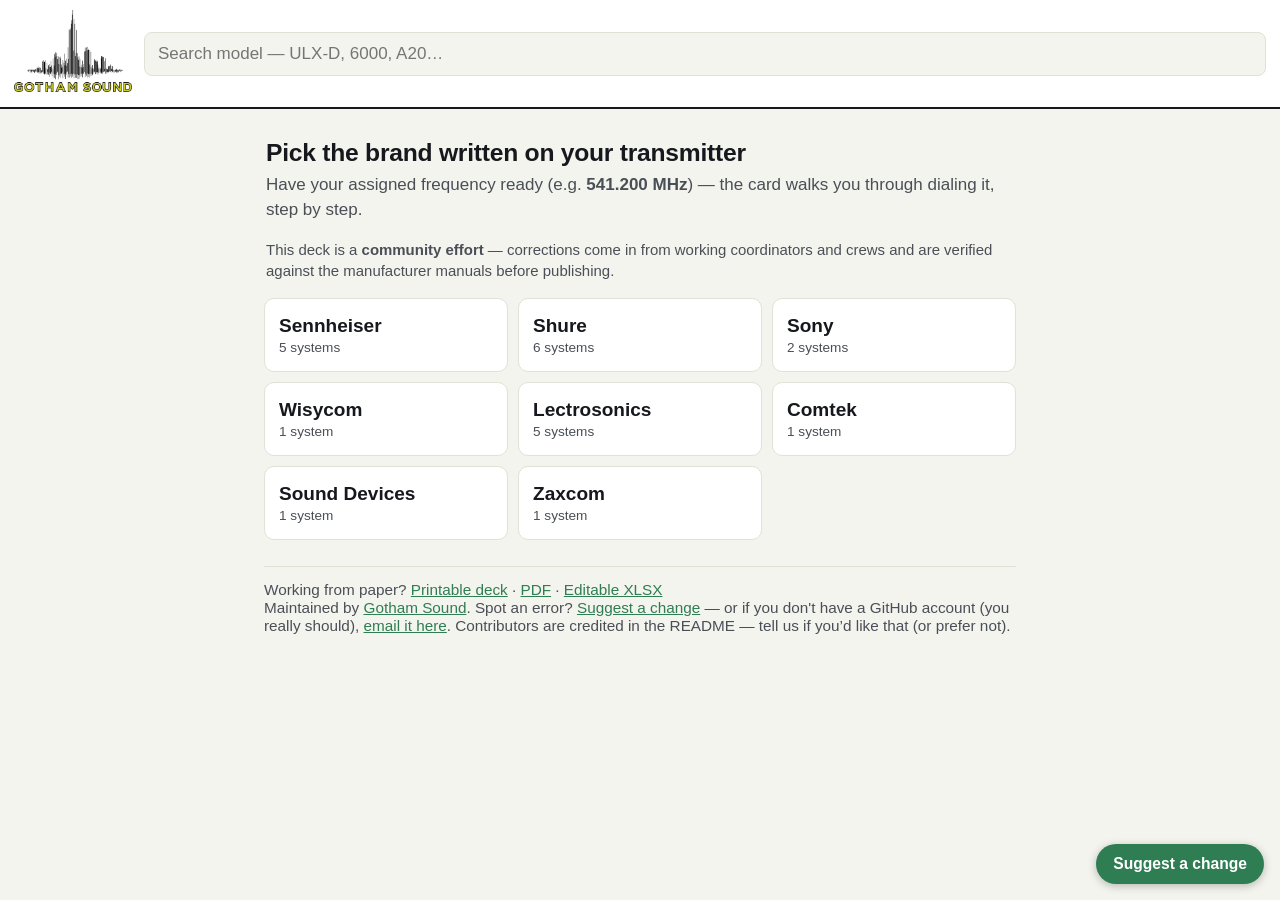
==== index.html @ fbcd1beb "Move style and script to external files and use an external html template to build index" ====
<!DOCTYPE html>
<html lang="en">

<head>
    <meta charset="utf-8">
    <meta name="viewport" content="width=device-width, initial-scale=1">
    <title>Wireless Quick-Dial Cards — Gotham Sound</title>
    <link rel="stylesheet" type="text/css" href="app_style.css">
</head>

<body>
    <header>
        <a href="#" aria-label="Home"><img src="assets/gotham-logo.png" alt="Gotham Sound"></a>
        <input id="q" type="search" autocomplete="off" placeholder="Search model — ULX-D, 6000, A20…"
            aria-label="Search systems">
    </header>
    <main>
        <div id="home">
            <div id="lastused"></div>
            <h1 class="bigask">Pick the brand written on your transmitter</h1>
            <p class="reassure">Have your assigned frequency ready (e.g. <b>541.200&nbsp;MHz</b>) — the card walks you
                through dialing it, step by step.</p>
            <p class="reassure" style="font-size:.88rem">This deck is a <b>community effort</b> — corrections come in
                from working coordinators and crews and are verified against the manufacturer manuals before publishing.
            </p>
            <div id="brands"></div>
            <div id="models" hidden></div>
            <div id="results" hidden></div>
            <p class="homefoot">Working from paper? <a href="print.html">Printable deck</a> · <a
                    href="quick-dial-cards.pdf">PDF</a> · <a href="quick-dial-cards-editable.xlsx">Editable XLSX</a><br>
                Maintained by <a href="https://gothamsound.com">Gotham Sound</a>. Spot an error? <a
                    href="https://github.com/gothamsound/quick-dial-cards/issues/new/choose">Suggest a change</a> — or
                if you don't have a GitHub account (you really should), <a
                    href="mailto:peters@gothamsound.com?subject=quickdialchange">email it here</a>. Contributors are
                credited in the README — tell us if you&rsquo;d like that (or prefer not).</p>
        </div>
        <div id="cardwrap" hidden>
            <div class="cardbar">
                <button class="backrow" id="back" type="button">← All systems</button>
                <label class="freqbox"><span>Assigned<br>freq</span><input id="freq" inputmode="decimal"
                        autocomplete="off" placeholder="—"><b>MHz</b></label>
            </div>
            <div class="seg">
                <button id="seg-tx" type="button">TX — Transmitter<small>beltpack / handheld</small></button>
                <button id="seg-rx" type="button">RX — Portable receiver<small>camera hop / bag rig</small></button>
            </div>
            <section class="card" id="sennheiser-evolution-g3-g4" data-brand="Sennheiser" data-model="evolution G3 / G4" data-title="Sennheiser evolution G3 / G4" data-badgecls="t-tune" data-badgetxt="FREE-TUNE TO ANY MHz" hidden>
<div class="cardhead"><div class="ch-brand">Sennheiser</div><h2>evolution G3 / G4</h2><div class="ch-sub">Analog UHF · portable (camera) receiver shown</div></div>
<div class="meta">
    <span class="tag t-tune">FREE-TUNE TO ANY MHz</span>
    <span class="pill"><b>Step</b> 25 kHz</span>
    <span class="pill"><b>Range</b> Tune only inside the unit’s band letter (A 516–558, G 566–608, Aw+ 470–558…)</span>
  </div>

  <div class="labelrow"><span class="ll">Typical report label:</span><span class="chip">Sennheiser Evol G3 A</span><span class="chip">Sennheiser Evol G3 G</span><span class="chip">Sennheiser Evol G4 Aw+</span></div>
  

  <div class="procs">
    <div class="proc tx">
      <div class="proc-h"><span class="proc-k">TRANSMITTER</span>
        <span class="proc-m">SK / SKM (bodypack / handheld)</span></div>
      <ol class="steps"><li><span class="num">1</span><span class="txt">Press <kbd>SET</kbd> → <b>Advanced</b> → <b>Tune</b> → <kbd>SET</kbd> (navigate with <kbd>UP</kbd>/<kbd>DOWN</kbd> + <kbd>SET</kbd>). Unit switches to channel 1 of user bank <b>U1</b> (U1–U6); TX RF is deactivated while in Tune.</span></li><li><span class="num">2</span><span class="txt"><kbd>UP</kbd>/<kbd>DOWN</kbd> to dial the assigned <b>MHz</b> (25 kHz steps; hold to scroll). <kbd>SET</kbd> to store.</span></li><li><span class="num">3</span><span class="txt"><kbd>ESC</kbd> back to home; confirm the MHz on screen.</span></li></ol>
    </div>
    <div class="proc rx">
      <div class="proc-h"><span class="proc-k">PORTABLE RECEIVER</span>
        <span class="proc-m">EK 100 G3 / G4 (camera receiver)</span></div>
      <ol class="steps"><li><span class="num">1</span><span class="txt">Press <kbd>SET</kbd> → <b>Advanced</b> → <b>Tune</b> → <kbd>SET</kbd> (switches to channel 1 of bank <b>U1</b>).</span></li><li><span class="num">2</span><span class="txt"><kbd>UP</kbd>/<kbd>DOWN</kbd> to the same <b>MHz</b>; <kbd>SET</kbd> to store.</span></li><li><span class="num">3</span><span class="txt">Or set the RX here, then <kbd>SYNC</kbd> the transmitter to it via IR.</span></li></ol>
    </div>
  </div>

  <div class="rfbar">
    <div class="rf-row"><span class="rf-k rf-warn">RF OFF FIRST</span><span class="rf-v">Entering <b>Tune</b> deactivates the TX RF while you dial (“the RF signal is deactivated”, per manual) — tune before approaching the rig. Where fitted, set the mute switch function to <b>RF Mute</b> (menu: Mute Mode) for a hard mute.</span></div>
    <div class="rf-row"><span class="rf-k">RF POWER</span><span class="rf-v">G4 300/500: <b>10 / 30 / 50 mW</b> (Low/Standard/High), <b>Advanced ▸ RF Power</b>. G3 300/500: <b>10 / 30 mW</b> (Low/Standard) only. 100-series: fixed, max 30 mW.</span></div>
  </div>

  <div class="linkbar"><span class="lk-t">MATCHING TX &amp; RX</span><span>Bank presets (1–20) only hold fixed compatible channels — use <b>Tune</b> (bank U) to reach an arbitrary freq.</span></div>

  <div class="watch">
    <span class="w-t">WATCH OUT</span>
    <ul><li>RX and TX must be the same band letter, or they can’t meet on frequency.</li><li>G3 and G4 tune identically.</li></ul>
  </div>

  <div class="sources"><span class="s-t">SOURCES</span><a href="https://docs.cloud.sennheiser.com/en-us/ew-g4/ew-g4_bedienungsanleitung_12_2025_en.pdf">ew G4 system manual</a> · <a href="https://web.archive.org/web/2025/https://assets.sennheiser.com/global-downloads/file/10828/SK_500_G3_Manual_12_2016_EN.pdf">SK 500 G3 manual</a> · <a href="https://web.archive.org/web/2021/https://assets.sennheiser.com/global-downloads/file/6358/EK_100_G3_Manual_12_2016_EN.pdf">EK 100 G3 manual</a></div>
<div class="cardfoot"><a href="https://github.com/gothamsound/quick-dial-cards/issues/new?template=suggest-change.yml&card=Sennheiser%20evolution%20G3%20/%20G4&title=%5BCard%20change%5D%3A%20Sennheiser%20evolution%20G3%20/%20G4" target="_blank" rel="noopener">Something wrong on this card? Suggest a fix →</a><br>No GitHub account (you really should)? <a href="mailto:peters@gothamsound.com?subject=quickdialchange&body=Card%3A%20Sennheiser%20evolution%20G3%20/%20G4%0A%0AWhat%20it%20says%20now%3A%0A%0AWhat%20it%20should%20say%3A%0A%0ASource%3A%0A%0ACredit%20me%20as%20%28or%20say%20no%20thanks%29%3A%0A">Email it here</a>.</div>
</section>
<section class="card" id="sennheiser-ew-dx" data-brand="Sennheiser" data-model="EW-DX" data-title="Sennheiser EW-DX" data-badgecls="t-tune" data-badgetxt="FREE-TUNE TO ANY MHz" hidden>
<div class="cardhead"><div class="ch-brand">Sennheiser</div><h2>EW-DX</h2><div class="ch-sub">Digital UHF · no portable RX in-series — EW-DP EK is the camera option</div></div>
<div class="meta">
    <span class="tag t-tune">FREE-TUNE TO ANY MHz</span>
    <span class="pill"><b>Step</b> fine (MHz + kHz entry; factory presets sit on a 600 kHz grid)</span>
    <span class="pill"><b>Range</b> US: Q1-9 470.2–550 · R1-9 520–607.8 · V5-7 941.7–959.65 (licensed STL)</span>
  </div>

  <div class="labelrow"><span class="ll">Typical report label:</span><span class="chip">Sennheiser EW-DX Q1-9</span><span class="chip">Sennheiser EW-DX R1-9</span></div>
  

  <div class="procs">
    <div class="proc tx">
      <div class="proc-h"><span class="proc-k">TRANSMITTER</span>
        <span class="proc-m">SK / SKM(-S) (bodypack / handheld)</span></div>
      <ol class="steps"><li><span class="num">1</span><span class="txt">Press <kbd>SET</kbd> to open the menu → <b>Frequency</b>; <kbd>UP</kbd>/<kbd>DOWN</kbd> sets the MHz range → <kbd>SET</kbd> → <kbd>UP</kbd>/<kbd>DOWN</kbd> sets the kHz → <kbd>SET</kbd> to save.</span></li><li><span class="num">2</span><span class="txt">Or sync from the receiver: press <kbd>CH 1</kbd>/<kbd>CH 2</kbd> on the EM 2 → <kbd>SYNC</kbd> on the receiver → <b>short-press</b> <kbd>SYNC</kbd> on the TX (<b>Bluetooth LE — no IR</b>).</span></li><li><span class="num">3</span><span class="txt">Keep that TX press <b>short</b> — holding <kbd>SYNC</kbd> &gt; 2 s enters firmware-update mode and cancels the sync.</span></li></ol>
    </div>
    <div class="proc rx">
      <div class="proc-h"><span class="proc-k">PORTABLE RECEIVER</span>
        <span class="proc-m">EW-DP EK (camera receiver, cross-compatible)</span></div>
      <ol class="steps"><li><span class="num">1</span><span class="txt"><kbd>UP</kbd>/<kbd>DOWN</kbd>/<kbd>SET</kbd>/<kbd>ESC</kbd> → <b>FREQUENCY</b> (or AUTO SCAN / CHANNEL).</span></li><li><span class="num">2</span><span class="txt">Set the assigned <b>MHz</b>; <kbd>SET</kbd> to save.</span></li><li><span class="num">3</span><span class="txt">Must be the same <b>frequency-range variant</b> as the TX; EW-DX extras (encryption, LD) drop off on EW-DP.</span></li></ol>
    </div>
  </div>

  <div class="rfbar">
    <div class="rf-row"><span class="rf-k rf-warn">RF OFF FIRST</span><span class="rf-v">No RF-mute boot combo. <b>SK / SKM-S</b>: set the mute-switch function to <b>RF Mute</b> (TX menu: <b>Mute Button</b>; or RX: Ch → Mute Mode) and slide to mute <i>before</i> power-on. Plain SKM has no mute switch.</span></div>
    <div class="rf-row"><span class="rf-k">RF POWER</span><span class="rf-v">Fixed <b>10 mW ERP</b> (12 mW in Y1-3) — there is <b>no RF-power menu</b>.</span></div>
  </div>

  <div class="linkbar"><span class="lk-t">MATCHING TX &amp; RX</span><span>Sync runs over <b>Bluetooth LE</b> from the receiver — receiver values overwrite the TX. Manual TX entry and the Smart Assist app also work.</span></div>

  <div class="watch">
    <span class="w-t">WATCH OUT</span>
    <ul><li>Enabling <b>AES-256</b> (System → Link Encryption) requires re-syncing every TX.</li><li><b>Link Density</b> mode needs a receiver restart; presets shift to a 300 kHz grid.</li><li>TX and RX must share the frequency-range variant (Q1-9 vs R1-9…).</li></ul>
  </div>

  <div class="sources"><span class="s-t">SOURCES</span><a href="https://www.sennheiser.com/globalassets/digizuite/40783-en-instruction-manual-and-frequently-asked-questions---evolution-wireless-digital-ew-d--ew-dx--ew-dp-pdf.pdf">EW-D/DX/DP combined manual</a> · <a href="https://docs.cloud.sennheiser.com/en-us/ew-d/ew-d/manual.html">EW-DX online manual</a> · <a href="https://docs.cloud.sennheiser.com/en-us/ew-d/ew-d/productinfo-freq-ranges.html">Frequency ranges</a></div>
<div class="cardfoot"><a href="https://github.com/gothamsound/quick-dial-cards/issues/new?template=suggest-change.yml&card=Sennheiser%20EW-DX&title=%5BCard%20change%5D%3A%20Sennheiser%20EW-DX" target="_blank" rel="noopener">Something wrong on this card? Suggest a fix →</a><br>No GitHub account (you really should)? <a href="mailto:peters@gothamsound.com?subject=quickdialchange&body=Card%3A%20Sennheiser%20EW-DX%0A%0AWhat%20it%20says%20now%3A%0A%0AWhat%20it%20should%20say%3A%0A%0ASource%3A%0A%0ACredit%20me%20as%20%28or%20say%20no%20thanks%29%3A%0A">Email it here</a>.</div>
</section>
<section class="card" id="sennheiser-digital-6000" data-brand="Sennheiser" data-model="Digital 6000" data-title="Sennheiser Digital 6000" data-badgecls="t-tune" data-badgetxt="FREE-TUNE TO ANY MHz" hidden>
<div class="cardhead"><div class="ch-brand">Sennheiser</div><h2>Digital 6000</h2><div class="ch-sub">Digital UHF · portable (camera) receiver shown</div></div>
<div class="meta">
    <span class="tag t-tune">FREE-TUNE TO ANY MHz</span>
    <span class="pill"><b>Step</b> 25 kHz</span>
    <span class="pill"><b>Range</b> Up to 88–184 MHz tuning, depending on unit</span>
  </div>

  <div class="labelrow"><span class="ll">Typical report label:</span><span class="chip">Sennheiser EM6000 A1-4</span></div>
  

  <div class="procs">
    <div class="proc tx">
      <div class="proc-h"><span class="proc-k">TRANSMITTER</span>
        <span class="proc-m">SK 6000 / SKM 6000</span></div>
      <ol class="steps"><li><span class="num">1</span><span class="txt">On the TX, press <kbd>SET</kbd> to open the menu → <b>Tune</b>.</span></li><li><span class="num">2</span><span class="txt">Set the assigned <b>MHz</b> (25 kHz steps); confirm — saving auto-assigns it to preset <b>U</b>.</span></li><li><span class="num">3</span><span class="txt">Match the <b>transmission mode</b> (e.g. LR) to the receiver, or the link won’t form.</span></li></ol>
    </div>
    <div class="proc rx">
      <div class="proc-h"><span class="proc-k">PORTABLE RECEIVER</span>
        <span class="proc-m">EK 6042 (2-ch camera receiver, LR)</span></div>
      <ol class="steps"><li><span class="num">1</span><span class="txt">Press the channel button → <b>CH Settings</b> → <b>Frequency</b> → <b>Tune</b>.</span></li><li><span class="num">2</span><span class="txt">Set the same <b>MHz</b>; confirm.</span></li><li><span class="num">3</span><span class="txt">Then <b>Sync</b> transfers the frequency to the transmitter over IR.</span></li></ol>
    </div>
  </div>

  <div class="rfbar">
    <div class="rf-row"><span class="rf-k rf-warn">RF OFF FIRST</span><span class="rf-v"><b>SK 6212</b>: hold <kbd>ON/OFF</kbd> at power-up until the LED lights red → boots in <b>RF MUTE</b>. SK 6000 / SKM 6000 have no RF-mute boot — set the freq on the EM 6000 / EK 6042 and <b>IR-sync before the pack goes live</b>.</span></div>
    <div class="rf-row"><span class="rf-k">RF POWER</span><span class="rf-v">Set by <b>mode</b>: LR — SK/SKM 6000 <b>25 mW</b>, SK 6212 <b>15 mW</b> (Low 3.5). LD — 3.5 mW (SKM 6000: 1 mW). Mode is set on the <b>EM 6000</b> and pushed by sync — not a free dial.</span></div>
  </div>

  <div class="linkbar"><span class="lk-t">MATCHING TX &amp; RX</span><span>On the <b>EM 6000</b>, <b>Sync Settings ▸ Frequency Only</b> pushes just the freq. The EK 6042 sync always transfers the frequency (long-press the sync button for IR).</span></div>

  <div class="watch">
    <span class="w-t">WATCH OUT</span>
    <ul><li>Digital 6000 TX work with EK 6042 in <b>Long-Range (LR)</b> mode — set both to LR.</li><li>EM 6000 is the rack receiver; EK 6042 is the portable equivalent.</li></ul>
  </div>

  <div class="sources"><span class="s-t">SOURCES</span><a href="https://docs.cloud.sennheiser.com/en-us/digital-6000/digital-6000_instruction_manual_04_2026_en.pdf">Digital 6000 manual</a> · <a href="https://web.archive.org/web/2023/https://assets.sennheiser.com/global-downloads/file/12330/EK6042_Manual_06_2019_EN.pdf">EK 6042 manual</a></div>
<div class="cardfoot"><a href="https://github.com/gothamsound/quick-dial-cards/issues/new?template=suggest-change.yml&card=Sennheiser%20Digital%206000&title=%5BCard%20change%5D%3A%20Sennheiser%20Digital%206000" target="_blank" rel="noopener">Something wrong on this card? Suggest a fix →</a><br>No GitHub account (you really should)? <a href="mailto:peters@gothamsound.com?subject=quickdialchange&body=Card%3A%20Sennheiser%20Digital%206000%0A%0AWhat%20it%20says%20now%3A%0A%0AWhat%20it%20should%20say%3A%0A%0ASource%3A%0A%0ACredit%20me%20as%20%28or%20say%20no%20thanks%29%3A%0A">Email it here</a>.</div>
</section>
<section class="card" id="sennheiser-2000-series" data-brand="Sennheiser" data-model="2000 Series" data-title="Sennheiser 2000 Series" data-badgecls="t-tune" data-badgetxt="FREE-TUNE TO ANY MHz" hidden>
<div class="cardhead"><div class="ch-brand">Sennheiser</div><h2>2000 Series</h2><div class="ch-sub">Analog UHF (high-band) · portable (camera) receiver shown</div></div>
<div class="meta">
    <span class="tag t-tune">FREE-TUNE TO ANY MHz</span>
    <span class="pill"><b>Step</b> 25 kHz</span>
    <span class="pill"><b>Range</b> Up to 75 MHz switching bandwidth; tune inside the unit’s band (e.g. Aw, Gw, Bw). 25 kHz steps.</span>
  </div>

  <div class="labelrow"><span class="ll">Typical report label:</span><span class="chip">Sennheiser EM 2000</span><span class="chip">SK 2000 / SKM 2000</span></div>
  

  <div class="procs">
    <div class="proc tx">
      <div class="proc-h"><span class="proc-k">TRANSMITTER</span>
        <span class="proc-m">SK 2000 / SKM 2000 / SKP 2000 (bodypack / handheld / plug-on)</span></div>
      <ol class="steps"><li><span class="num">1</span><span class="txt">Press <kbd>SET</kbd> → <b>Advanced</b> → <b>Tune</b> (SK 2000 = SET + UP/DOWN buttons; only the SKM 2000 has a jog-style multi-function switch). Pick a <b>user bank (U1–U6)</b>; fixed banks 1–20 are intermod presets only.</span></li><li><span class="num">2</span><span class="txt">Set the channel and dial the assigned <b>MHz</b> (25 kHz steps); press <kbd>SET</kbd> to store.</span></li><li><span class="num">3</span><span class="txt">Easier: set it on the receiver and IR-sync down to the TX (right).</span></li></ol>
    </div>
    <div class="proc rx">
      <div class="proc-h"><span class="proc-k">PORTABLE RECEIVER</span>
        <span class="proc-m">EK 2000 (camera receiver)</span></div>
      <ol class="steps"><li><span class="num">1</span><span class="txt">Press <kbd>SET</kbd> → <b>Advanced</b> → <b>Tune</b>; select a <b>user bank (U1–U6)</b> and channel.</span></li><li><span class="num">2</span><span class="txt">Set the same assigned <b>MHz</b> (25 kHz); store the setting.</span></li><li><span class="num">3</span><span class="txt">Hold the RX IR window to the TX IR window → <b>Sync</b> (main menu): the freq transfers to the TX automatically.</span></li></ol>
    </div>
  </div>

  <div class="rfbar">
    <div class="rf-row"><span class="rf-k rf-warn">RF OFF FIRST</span><span class="rf-v"><b>RF Mute</b>: hold <kbd>ON/OFF</kbd> at switch-on until <b>“RF Mute Off?”</b> shows → <kbd>UP</kbd>/<kbd>DOWN</kbd> to <b>“RF Mute On?”</b> → <kbd>SET</kbd>. Tune/sync, then un-mute the same way.</span></div>
    <div class="rf-row"><span class="rf-k">RF POWER</span><span class="rf-v"><b>10 / 30 / 50 mW</b> (US: up to 100 mW) — <b>Advanced ▸ RF Power</b> on the TX.</span></div>
  </div>

  <div class="linkbar"><span class="lk-t">MATCHING TX &amp; RX</span><span>EM 2000 / EK 2000 → <b>Advanced ▸ Sync</b> transfers the frequency to the transmitter over IR. Or set both by hand to the same bank / channel / MHz.</span></div>

  <div class="watch">
    <span class="w-t">WATCH OUT</span>
    <ul><li>RX and TX must share the same band / range, or they can’t meet on frequency.</li><li>Fixed banks 1–20 are presets only — use a <b>user bank (U1–U6)</b> to land on an arbitrary coordinated MHz.</li><li>2000 series sits above ew G3/G4 and below 3000/5000 — same 25 kHz raster.</li></ul>
  </div>

  <div class="sources"><span class="s-t">SOURCES</span><a href="https://web.archive.org/web/2021/https://assets.sennheiser.com/global-downloads/file/8549/SK_2000_Manual_12_2016_EN.pdf">SK 2000 manual</a> · <a href="https://web.archive.org/web/2025/https://assets.sennheiser.com/global-downloads/file/8545/EK_2000_Manual_12_2016_EN.pdf">EK 2000 manual</a></div>
<div class="cardfoot"><a href="https://github.com/gothamsound/quick-dial-cards/issues/new?template=suggest-change.yml&card=Sennheiser%202000%20Series&title=%5BCard%20change%5D%3A%20Sennheiser%202000%20Series" target="_blank" rel="noopener">Something wrong on this card? Suggest a fix →</a><br>No GitHub account (you really should)? <a href="mailto:peters@gothamsound.com?subject=quickdialchange&body=Card%3A%20Sennheiser%202000%20Series%0A%0AWhat%20it%20says%20now%3A%0A%0AWhat%20it%20should%20say%3A%0A%0ASource%3A%0A%0ACredit%20me%20as%20%28or%20say%20no%20thanks%29%3A%0A">Email it here</a>.</div>
</section>
<section class="card" id="sennheiser-3000-5000-series" data-brand="Sennheiser" data-model="3000 / 5000 Series" data-title="Sennheiser 3000 / 5000 Series" data-badgecls="t-tune" data-badgetxt="FREE-TUNE TO ANY MHz" hidden>
<div class="cardhead"><div class="ch-brand">Sennheiser</div><h2>3000 / 5000 Series</h2><div class="ch-sub">SK 5212-II bodypack · SKM 5200-II handheld · SKP 3000 plug-on — EK 3241 portable receiver</div></div>
<div class="meta">
    <span class="tag t-tune">FREE-TUNE TO ANY MHz</span>
    <span class="pill"><b>Step</b> 5 kHz — finest on these cards</span>
    <span class="pill"><b>Range</b> Tune within the unit’s switching bandwidth (EK 3241 ≈ 36 MHz; SK 5212-II up to 184 MHz); stay in the legal range.</span>
  </div>

  <div class="labelrow"><span class="ll">Typical report label:</span><span class="chip">Sennheiser EM 3732 / 3732-II</span><span class="chip">SK 5212(-II)</span><span class="chip">SKM 5200(-II)</span></div>
  

  <div class="procs">
    <div class="proc tx">
      <div class="proc-h"><span class="proc-k">TRANSMITTER</span>
        <span class="proc-m">SK 5212(-II) / SKM 5200(-II) / SKP 3000 (bodypack / handheld / plug-on)</span></div>
      <ol class="steps"><li><span class="num">1</span><span class="txt">Deactivate the autolock if on. Open the menu → <b>CHAN</b>: pick a <b>VAR-bank</b> channel (<b>FIX</b>-bank presets cannot be changed).</span></li><li><span class="num">2</span><span class="txt">Go to <b>TUNE</b> and set the assigned <b>MHz</b> — tunes in <b>5 kHz</b> steps; press <kbd>SET</kbd> to store (“STORED”).</span></li><li><span class="num">3</span><span class="txt">Set output in <b>POWER</b>, then EXIT. (TUNE / CHAN only take effect once you <kbd>SET</kbd> them.)</span></li></ol>
    </div>
    <div class="proc rx">
      <div class="proc-h"><span class="proc-k">PORTABLE RECEIVER</span>
        <span class="proc-m">EK 3241 (camera receiver)</span></div>
      <ol class="steps"><li><span class="num">1</span><span class="txt">Use <kbd>CHAn</kbd> to pick a channel in bank <b>“U”</b> (variable bank, 20 channels U.01–U.20; bank “F” is 32 factory presets).</span></li><li><span class="num">2</span><span class="txt">Open <kbd>tunE</kbd> and set the same <b>MHz</b> by hand (5 kHz steps); press <kbd>SET</kbd> (“StorEd”).</span></li><li><span class="num">3</span><span class="txt"><b>No IR sync on this receiver</b> — confirm the MHz matches the TX exactly. (Use an EM 3732 rack if you need IR sync.)</span></li></ol>
    </div>
  </div>

  <div class="rfbar">
    <div class="rf-row"><span class="rf-k rf-warn">RF OFF FIRST</span><span class="rf-v">No standby-off boot — set the freq in <b>TUNE</b> (and a low <b>POWER</b> level) before the pack is near other rigs; confirm, then raise power / go live.</span></div>
    <div class="rf-row"><span class="rf-k">RF POWER</span><span class="rf-v">SK 5212-II <b>POWER</b> menu: <b>50 mW</b> (PWR.HI) / <b>10 mW</b> (PWR.LO) / 10 mW low-intermod (<b>LoI</b>).</span></div>
  </div>

  <div class="linkbar"><span class="lk-t">MATCHING TX &amp; RX</span><span>The EK 3241 camera receiver has <b>no IR transmitter-sync</b> — match the frequency by hand on both ends (5 kHz). An EM 3732 rack can IR-sync the transmitters if you have one.</span></div>

  <div class="watch">
    <span class="w-t">WATCH OUT</span>
    <ul><li>FIX-bank presets cannot be changed; use the <b>VAR bank</b> to land on a coordinated MHz.</li><li>EK 3241 has no transmitter IR-sync — match by hand (or sync from an EM 3732 rack).</li><li>TX and RX must share the same range / band.</li></ul>
  </div>

  <div class="sources"><span class="s-t">SOURCES</span><a href="https://web.archive.org/web/2024/https://assets.sennheiser.com/global-downloads/file/6846/SK_5212-II_Manual_11_2010_EN.pdf">SK 5212-II manual</a> · <a href="https://web.archive.org/web/2021/https://assets.sennheiser.com/global-downloads/file/12024/EK_3241_532026_0209_INT_US.pdf">EK 3241 manual (US)</a> · <a href="https://web.archive.org/web/2021/https://assets.sennheiser.com/global-downloads/file/10500/EM_3732-II_Manual_10_2019_EN.pdf">EM 3732-II manual</a></div>
<div class="cardfoot"><a href="https://github.com/gothamsound/quick-dial-cards/issues/new?template=suggest-change.yml&card=Sennheiser%203000%20/%205000%20Series&title=%5BCard%20change%5D%3A%20Sennheiser%203000%20/%205000%20Series" target="_blank" rel="noopener">Something wrong on this card? Suggest a fix →</a><br>No GitHub account (you really should)? <a href="mailto:peters@gothamsound.com?subject=quickdialchange&body=Card%3A%20Sennheiser%203000%20/%205000%20Series%0A%0AWhat%20it%20says%20now%3A%0A%0AWhat%20it%20should%20say%3A%0A%0ASource%3A%0A%0ACredit%20me%20as%20%28or%20say%20no%20thanks%29%3A%0A">Email it here</a>.</div>
</section>
<section class="card" id="shure-slx-d" data-brand="Shure" data-model="SLX-D" data-title="Shure SLX-D" data-badgecls="t-tune" data-badgetxt="FREE-TUNE TO ANY MHz" hidden>
<div class="cardhead"><div class="ch-brand">Shure</div><h2>SLX-D</h2><div class="ch-sub">Digital UHF · SLXD5 is the portable receiver</div></div>
<div class="meta">
    <span class="tag t-tune">FREE-TUNE TO ANY MHz</span>
    <span class="pill"><b>Step</b> 25 kHz (JB band 125 kHz)</span>
    <span class="pill"><b>Range</b> US: G58 470–514 · H55 514–558 · J52 558–602 + 614–616 · wideband “+” models G57 470–608</span>
  </div>

  <div class="labelrow"><span class="ll">Typical report label:</span><span class="chip">Shure SLXD4 G58</span><span class="chip">Shure SLXD4Q+ G57</span><span class="chip">Shure SLXD5</span></div>
  

  <div class="procs">
    <div class="proc tx">
      <div class="proc-h"><span class="proc-k">TRANSMITTER</span>
        <span class="proc-m">SLXD1 / SLXD2 (bodypack / handheld)</span></div>
      <ol class="steps"><li><span class="num">1</span><span class="txt">Transmitters have <b>no frequency menu</b> (menu = RF power, offset, locks) — the frequency comes from the receiver.</span></li><li><span class="num">2</span><span class="txt">Tune the receiver (right), align the <b>IR ports</b>, press the receiver’s <kbd>sync</kbd> button → the TX takes the freq.</span></li><li><span class="num">3</span><span class="txt"><b>No RF-mute boot exists</b> on SLX-D — power packs up away from the rig, sync, then move in.</span></li></ol>
    </div>
    <div class="proc rx">
      <div class="proc-h"><span class="proc-k">PORTABLE RECEIVER</span>
        <span class="proc-m">SLXD5 (portable slot/bag receiver)</span></div>
      <ol class="steps"><li><span class="num">1</span><span class="txt">Press <kbd>Enter</kbd> from home → <b>Frequency</b> → <b>Manual Setup</b> (or Channel / Group Scan).</span></li><li><span class="num">2</span><span class="txt"><kbd>▲▼</kbd> arrows to set G / C or the exact <b>MHz</b> (25 kHz); <kbd>Enter</kbd> to apply.</span></li><li><span class="num">3</span><span class="txt">Align IR ports with the TX and press <kbd>Sync</kbd>.</span></li></ol>
    </div>
  </div>

  <div class="rfbar">
    <div class="rf-row"><span class="rf-k rf-warn">RF OFF FIRST</span><span class="rf-v">Nothing to hold at boot — this family has <b>no RF-mute power-on</b> (unlike ULX-D). Set the receiver first, sync at a distance, then approach.</span></div>
    <div class="rf-row"><span class="rf-k">RF POWER</span><span class="rf-v">TX menu <b>RF Power: 1 / 10 mW</b> (SLXD3 plug-on: 30 mW); or push from the SLXD5 (<b>TX ▸ RF Power</b>, Low 1 / High 10) via IR sync.</span></div>
  </div>

  <div class="linkbar"><span class="lk-t">MATCHING TX &amp; RX</span><span>SLXD4 path: push the <kbd>control knob</kbd> → <b>Frequency Setup ▸ Manual Frequency Setup</b> → set G / C / MHz → <b>Apply</b>. “+” receivers pair with legacy TXs when <b>RF Band</b> matches (Device Configuration ▸ RF ▸ RF Band).</span></div>

  <div class="watch">
    <span class="w-t">WATCH OUT</span>
    <ul><li>Legacy SLX-D has <b>no encryption</b>; SLX-D+ adds AES-256.</li><li>G65 and L57 are <b>not US bands</b> — US stock is G58 / H55 / J52 (+ G57 wideband).</li><li>Keep all receivers in one band on the same group.</li></ul>
  </div>

  <div class="sources"><span class="s-t">SOURCES</span><a href="https://pubs.shure.com/guide/SLXD">SLX-D user guide</a> · <a href="https://pubs.shure.com/guide/SLXD4Qplus">SLXD4Q+ user guide</a></div>
<div class="cardfoot"><a href="https://github.com/gothamsound/quick-dial-cards/issues/new?template=suggest-change.yml&card=Shure%20SLX-D&title=%5BCard%20change%5D%3A%20Shure%20SLX-D" target="_blank" rel="noopener">Something wrong on this card? Suggest a fix →</a><br>No GitHub account (you really should)? <a href="mailto:peters@gothamsound.com?subject=quickdialchange&body=Card%3A%20Shure%20SLX-D%0A%0AWhat%20it%20says%20now%3A%0A%0AWhat%20it%20should%20say%3A%0A%0ASource%3A%0A%0ACredit%20me%20as%20%28or%20say%20no%20thanks%29%3A%0A">Email it here</a>.</div>
</section>
<section class="card" id="shure-ulx-d" data-brand="Shure" data-model="ULX-D" data-title="Shure ULX-D" data-badgecls="t-tune" data-badgetxt="FREE-TUNE TO ANY MHz" hidden>
<div class="cardhead"><div class="ch-brand">Shure</div><h2>ULX-D</h2><div class="ch-sub">Digital UHF · (no portable receiver — half-rack ULXD4 shown)</div></div>
<div class="meta">
    <span class="tag t-tune">FREE-TUNE TO ANY MHz</span>
    <span class="pill"><b>Step</b> 25 kHz</span>
    <span class="pill"><b>Range</b> Band on the label must match (e.g. G50 = 470–534 MHz)</span>
  </div>

  <div class="labelrow"><span class="ll">Typical report label:</span><span class="chip">Shure ULXD4 G50</span></div>
  

  <div class="procs">
    <div class="proc tx">
      <div class="proc-h"><span class="proc-k">TRANSMITTER</span>
        <span class="proc-m">ULXD1 / ULXD2 (bodypack / handheld)</span></div>
      <ol class="steps"><li><span class="num">1</span><span class="txt">ULXD1/2 have <b>no frequency menu</b> — the TX menu covers mute mode, mic offset and locks only. The frequency comes from the receiver.</span></li><li><span class="num">2</span><span class="txt">Tune the receiver channel (right), align IR windows, press <kbd>SYNC</kbd> → the TX takes the frequency.</span></li><li><span class="num">3</span><span class="txt">Need RF silence meanwhile? Hold <kbd>exit</kbd> while powering the TX on until <b>RF MUTED</b> shows.</span></li></ol>
    </div>
    <div class="proc rx">
      <div class="proc-h"><span class="proc-k">PORTABLE RECEIVER</span>
        <span class="proc-m">ULXD4 (half-rack receiver)</span></div>
      <ol class="steps"><li><span class="num">1</span><span class="txt">Open the channel’s <b>RADIO</b> screen; push the <kbd>control wheel</kbd> to edit.</span></li><li><span class="num">2</span><span class="txt">Rotate to the <b>Frequency</b> field and set the assigned <b>MHz</b> directly; <kbd>ENTER</kbd> to save.</span></li><li><span class="num">3</span><span class="txt">Align IR windows, press <kbd>SYNC</kbd> → <b>Sync Success</b> copies it to the TX.</span></li></ol>
    </div>
  </div>

  <div class="rfbar">
    <div class="rf-row"><span class="rf-k rf-warn">RF OFF FIRST</span><span class="rf-v">Hold <kbd>exit</kbd> during TX power-on until <b>RF MUTED</b> displays. Sync the assigned freq from the receiver, then <b>restart the TX</b> to un-mute.</span></div>
    <div class="rf-row"><span class="rf-k">RF POWER</span><span class="rf-v"><b>1 / 10 / 20 mW</b> — pushed from the receiver as an IR-sync preset (Lo 1 / Nm 10 / Hi 20), not set on the TX.</span></div>
  </div>

  <div class="linkbar"><span class="lk-t">MATCHING TX &amp; RX</span><span>In the RADIO menu you can set Group/Channel <i>or</i> edit the <b>Frequency</b> field for an exact coordinated MHz.</span></div>

  <div class="watch">
    <span class="w-t">WATCH OUT</span>
    <ul><li>ULX-D has no bodypack/portable receiver — all receivers are rack/half-rack.</li><li>Re-sync after enabling/disabling <b>encryption</b>. Mixed bands are OK if both units can tune the same frequency (Shure “Mixed-Band Operation”).</li></ul>
  </div>

  <div class="sources"><span class="s-t">SOURCES</span><a href="https://pubs.shure.com/view/guide/ULXD/en-US.pdf">ULX-D user guide</a></div>
<div class="cardfoot"><a href="https://github.com/gothamsound/quick-dial-cards/issues/new?template=suggest-change.yml&card=Shure%20ULX-D&title=%5BCard%20change%5D%3A%20Shure%20ULX-D" target="_blank" rel="noopener">Something wrong on this card? Suggest a fix →</a><br>No GitHub account (you really should)? <a href="mailto:peters@gothamsound.com?subject=quickdialchange&body=Card%3A%20Shure%20ULX-D%0A%0AWhat%20it%20says%20now%3A%0A%0AWhat%20it%20should%20say%3A%0A%0ASource%3A%0A%0ACredit%20me%20as%20%28or%20say%20no%20thanks%29%3A%0A">Email it here</a>.</div>
</section>
<section class="card" id="shure-axient-digital" data-brand="Shure" data-model="Axient Digital" data-title="Shure Axient Digital" data-badgecls="t-tune" data-badgetxt="FREE-TUNE TO ANY MHz" hidden>
<div class="cardhead"><div class="ch-brand">Shure</div><h2>Axient Digital</h2><div class="ch-sub">Digital UHF · portable receiver shown</div></div>
<div class="meta">
    <span class="tag t-tune">FREE-TUNE TO ANY MHz</span>
    <span class="pill"><b>Step</b> 25 kHz</span>
    <span class="pill"><b>Range</b> US: G57 470–616 <i>(608–614 gap)</i> · K54 606–663 · X55 941–960 — intl: G55/G56 470–636 · K57 606–790 MHz</span>
  </div>

  <div class="labelrow"><span class="ll">Typical report label:</span><span class="chip">Shure AD G57</span><span class="chip">Shure AD G57+</span><span class="chip">Shure AD K54</span><span class="chip">Shure AD X55</span><span class="chip">Shure AD K57 (intl)</span></div>
  

  <div class="procs">
    <div class="proc tx">
      <div class="proc-h"><span class="proc-k">TRANSMITTER</span>
        <span class="proc-m">AD1/ADX1 · AD2/ADX2 (pack/handheld)</span></div>
      <ol class="steps"><li><span class="num">1</span><span class="txt">On the TX, <kbd>O</kbd> → <b>Radio</b> → <b>Freq</b>; <kbd>O</kbd> once edits the first 3 digits, twice the last 3; <kbd>∧∨</kbd> to set the assigned <b>MHz</b>; <kbd>O</kbd> to save.</span></li><li><span class="num">2</span><span class="txt">Or IR-sync from the receiver (right). ADX can also be re-tuned remotely via ShowLink / AD610.</span></li></ol>
    </div>
    <div class="proc rx">
      <div class="proc-h"><span class="proc-k">PORTABLE RECEIVER</span>
        <span class="proc-m">ADX5D (2-ch portable receiver)</span></div>
      <ol class="steps"><li><span class="num">1</span><span class="txt">From the channel&rsquo;s home screen press <kbd>O</kbd> → <b>Radio</b>.</span></li><li><span class="num">2</span><span class="txt"><kbd>∧∨</kbd> to set the assigned <b>Frequency (MHz)</b> directly (or Group/Channel); <kbd>O</kbd> to save.</span></li><li><span class="num">3</span><span class="txt">Power the TX; channel menu → <b>Sync</b> (or hold <kbd>X</kbd> → <b>Rx1/Rx2 Sync</b>); align IR windows until the sync LED lights red → <b>Success</b>.</span></li></ol>
    </div>
  </div>

  <div class="rfbar">
    <div class="rf-row"><span class="rf-k rf-warn">RF OFF FIRST</span><span class="rf-v">Hold <kbd>X</kbd> <b>while powering on</b> → <b>SAFE START</b> menu → set <b>RF: Mute</b> (persists through power cycles). Tune/sync, then un-mute: <b>Radio → Output → On</b>.</span></div>
    <div class="rf-row"><span class="rf-k">RF POWER</span><span class="rf-v"><b>AD 2 / 10 / 35 mW · ADX 2 / 10 / 40 mW</b> (Radio → Power; some bands 2 / 10 only; 10 mW max above 608 MHz).</span></div>
  </div>

  <div class="linkbar"><span class="lk-t">MATCHING TX &amp; RX</span><span>Channels are grouped for intermod safety, but you can type an exact <b>Frequency</b> on either device.</span></div>

  <div class="watch">
    <span class="w-t">WATCH OUT</span>
    <ul><li>Receiver <b>RF Band</b> must equal the TX band; after changing RF band, re-sync every TX.</li><li>ADX5D is the portable receiver; AD4D/AD4Q are the rack versions.</li><li><b>G57+</b> (ADX5D) extends G57 with 614–616 MHz; TX power is capped at 10 mW there.</li></ul>
  </div>

  <div class="sources"><span class="s-t">SOURCES</span><a href="https://pubs.shure.com/view/guide/ADX1/en-US.pdf">ADX1 guide (Safe Start, tuning)</a> · <a href="https://pubs.shure.com/view/guide/ADX5D/en-US.pdf">ADX5D guide (sync, bands)</a> · <a href="https://content-files.shure.com/Pubs/AxientDigital/Axient_Digital_Frequency_Chart.pdf">AD frequency chart</a></div>
<div class="cardfoot"><a href="https://github.com/gothamsound/quick-dial-cards/issues/new?template=suggest-change.yml&card=Shure%20Axient%20Digital&title=%5BCard%20change%5D%3A%20Shure%20Axient%20Digital" target="_blank" rel="noopener">Something wrong on this card? Suggest a fix →</a><br>No GitHub account (you really should)? <a href="mailto:peters@gothamsound.com?subject=quickdialchange&body=Card%3A%20Shure%20Axient%20Digital%0A%0AWhat%20it%20says%20now%3A%0A%0AWhat%20it%20should%20say%3A%0A%0ASource%3A%0A%0ACredit%20me%20as%20%28or%20say%20no%20thanks%29%3A%0A">Email it here</a>.</div>
</section>
<section class="card" id="shure-uhf-r" data-brand="Shure" data-model="UHF-R" data-title="Shure UHF-R" data-badgecls="t-tune" data-badgetxt="FREE-TUNE TO ANY MHz" hidden>
<div class="cardhead"><div class="ch-brand">Shure</div><h2>UHF-R</h2><div class="ch-sub">Analog UHF (legacy — still everywhere) · UR1/UR2 TX · UR4D rack RX</div></div>
<div class="meta">
    <span class="tag t-tune">FREE-TUNE TO ANY MHz</span>
    <span class="pill"><b>Step</b> 25 kHz — strict grid, no fine offsets</span>
    <span class="pill"><b>Range</b> US: G1 470–530 · H4 518–578 · J5 578–638 · L3 638–698 — <b>614+ MHz is post-repack illegal in the US</b></span>
  </div>

  <div class="labelrow"><span class="ll">Typical report label:</span><span class="chip">Shure UR4D H4</span><span class="chip">Shure UHF-R J5</span></div>
  

  <div class="procs">
    <div class="proc tx">
      <div class="proc-h"><span class="proc-k">TRANSMITTER</span>
        <span class="proc-m">UR1 / UR2 (bodypack / handheld)</span></div>
      <ol class="steps"><li><span class="num">1</span><span class="txt">Press <kbd>enter</kbd> from the main screen → <b>Group (G) / Channel (Ch)</b> or <b>Frequency</b>; <kbd>▲▼</kbd> in 25 kHz steps; <kbd>enter</kbd> to save. (UR2: pull the battery cover off the handle to reach the keys.)</span></li><li><span class="num">2</span><span class="txt">Or IR-sync: open the TX battery cover to expose the IR port; on the receiver select <b>Sync ▸ sync</b>.</span></li><li><span class="num">3</span><span class="txt">A <b>frequency-locked</b> TX silently ignores the synced frequency — unlock first (hold <kbd>exit</kbd> + tap <kbd>▲</kbd> toggles Frequency Lock).</span></li></ol>
    </div>
    <div class="proc rx">
      <div class="proc-h"><span class="proc-k">RECEIVER (RACK)</span>
        <span class="proc-m">UR4D / UR4S (rack receiver — no portable in-series)</span></div>
      <ol class="steps"><li><span class="num">1</span><span class="txt"><b>Radio</b> menu: push the <kbd>control wheel</kbd> to the Group/Channel or frequency value; turn to change; press the flashing <kbd>ENTER</kbd>.</span></li><li><span class="num">2</span><span class="txt">Or <b>Radio ▸ Scan</b> → Chan Scan / Group Scan.</span></li><li><span class="num">3</span><span class="txt">Then IR-sync down to the TX (step 2, left).</span></li></ol>
    </div>
  </div>

  <div class="rfbar">
    <div class="rf-row"><span class="rf-k rf-warn">RF OFF FIRST</span><span class="rf-v"><b>RF Safety Mode</b>: hold the <kbd>exit</kbd> key <b>while switching the TX on</b> → LCD flashes; it will not radiate while you set group/channel. Power-cycle to exit.</span></div>
    <div class="rf-row"><span class="rf-k">RF POWER</span><span class="rf-v">Hold <kbd>exit</kbd> + tap <kbd>▼</kbd> on the TX. UR2: <b>10 / 50 mW</b>; UR1: <b>10 / 100 mW</b> (G1/H4/J5; L3 = 10/50).</span></div>
  </div>

  <div class="linkbar"><span class="lk-t">MATCHING TX &amp; RX</span><span><b>Sync ▸ Setup</b> can also push gain, RF power and locks with the frequency — check what it’s configured to send before syncing someone else’s pack.</span></div>

  <div class="watch">
    <span class="w-t">WATCH OUT</span>
    <ul><li>Analog FM on a strict 25 kHz grid — a .0125 offset doesn’t exist here.</li><li>Upper J5 and all of L3 (614–698 MHz) are illegal post-repack — check the band label before accepting the unit.</li><li>Tonekey squelch (<b>Radio ▸ Squelch ▸ Tonekey</b>) should stay On.</li></ul>
  </div>

  <div class="sources"><span class="s-t">SOURCES</span><a href="https://content-files.shure.com/FileRepository/27a20023-4-1-uhf-r.pdf">UHF-R user guide</a> · <a href="https://content-files.shure.com/Pubs/UHF/UHF-R_Spec_Sheet.pdf">UHF-R spec sheet</a></div>
<div class="cardfoot"><a href="https://github.com/gothamsound/quick-dial-cards/issues/new?template=suggest-change.yml&card=Shure%20UHF-R&title=%5BCard%20change%5D%3A%20Shure%20UHF-R" target="_blank" rel="noopener">Something wrong on this card? Suggest a fix →</a><br>No GitHub account (you really should)? <a href="mailto:peters@gothamsound.com?subject=quickdialchange&body=Card%3A%20Shure%20UHF-R%0A%0AWhat%20it%20says%20now%3A%0A%0AWhat%20it%20should%20say%3A%0A%0ASource%3A%0A%0ACredit%20me%20as%20%28or%20say%20no%20thanks%29%3A%0A">Email it here</a>.</div>
</section>
<section class="card" id="shure-psm-1000-iem-ifb" data-brand="Shure" data-model="PSM 1000 (IEM / IFB)" data-title="Shure PSM 1000 (IEM / IFB)" data-badgecls="t-tune" data-badgetxt="FREE-TUNE TO ANY MHz" hidden>
<div class="cardhead"><div class="ch-brand">Shure</div><h2>PSM 1000 (IEM / IFB)</h2><div class="ch-sub">Analog FM (networked control) · the bodypack IS the portable receiver</div></div>
<div class="meta">
    <span class="tag t-tune">FREE-TUNE TO ANY MHz</span>
    <span class="pill"><b>Step</b> 25 kHz</span>
    <span class="pill"><b>Range</b> Band on the label (e.g. G10 = 470–542 MHz)</span>
  </div>

  <div class="labelrow"><span class="ll">Typical report label:</span><span class="chip">Shure PSM-1000 G10</span></div>
  

  <div class="procs">
    <div class="proc tx">
      <div class="proc-h"><span class="proc-k">TRANSMITTER</span>
        <span class="proc-m">P10T (rack transmitter)</span></div>
      <ol class="steps"><li><span class="num">1</span><span class="txt">Press <kbd>ENTER</kbd> → select the channel (TX1/TX2) → <b>RADIO / Frequency</b> screen.</span></li><li><span class="num">2</span><span class="txt"><kbd>ENTER</kbd> to edit; wheel/arrows to set the assigned <b>MHz</b> (or Group/Channel); <kbd>ENTER</kbd> to save.</span></li><li><span class="num">3</span><span class="txt">Align the earpack IR window and press <kbd>SYNC</kbd> to push the freq to it.</span></li></ol>
    </div>
    <div class="proc rx">
      <div class="proc-h"><span class="proc-k">PORTABLE RECEIVER</span>
        <span class="proc-m">P10R+ (bodypack receiver, worn)</span></div>
      <ol class="steps"><li><span class="num">1</span><span class="txt">Open the <b>battery door</b> — the menu buttons live inside. Press <kbd>ENTER</kbd> → <b>Group/Channel/Frequency</b>.</span></li><li><span class="num">2</span><span class="txt">Edit the <b>Frequency</b> to the assigned <b>MHz</b>; confirm.</span></li><li><span class="num">3</span><span class="txt">Or scan on the P10R+, then IR-<b>sync up</b> to the P10T.</span></li></ol>
    </div>
  </div>

  <div class="rfbar">
    <div class="rf-row"><span class="rf-k rf-warn">RF OFF FIRST</span><span class="rf-v">Use the P10T’s front-panel <b>RF switch</b> (per channel): RF off → power on → set the frequency → RF on (“Switch RF off and power on”, per guide).</span></div>
    <div class="rf-row"><span class="rf-k">RF POWER</span><span class="rf-v"><b>10 / 50 / 100 mW</b> selectable (some bands top out at 50 mW).</span></div>
  </div>

  <div class="linkbar"><span class="lk-t">MATCHING TX &amp; RX</span><span>Here the <b>transmitter is the rack (P10T)</b> and the <b>receiver is the bodypack (P10R+)</b> — reverse of a mic.</span></div>

  <div class="watch">
    <span class="w-t">WATCH OUT</span>
    <ul><li>P10T and P10R+ must be the same band.</li><li>Switch RF off before powering up near other systems.</li></ul>
  </div>

  <div class="sources"><span class="s-t">SOURCES</span><a href="https://pubs.shure.com/view/guide/PSM1000/en-US.pdf">PSM1000 user guide</a></div>
<div class="cardfoot"><a href="https://github.com/gothamsound/quick-dial-cards/issues/new?template=suggest-change.yml&card=Shure%20PSM%201000%20%28IEM%20/%20IFB%29&title=%5BCard%20change%5D%3A%20Shure%20PSM%201000%20%28IEM%20/%20IFB%29" target="_blank" rel="noopener">Something wrong on this card? Suggest a fix →</a><br>No GitHub account (you really should)? <a href="mailto:peters@gothamsound.com?subject=quickdialchange&body=Card%3A%20Shure%20PSM%201000%20%28IEM%20/%20IFB%29%0A%0AWhat%20it%20says%20now%3A%0A%0AWhat%20it%20should%20say%3A%0A%0ASource%3A%0A%0ACredit%20me%20as%20%28or%20say%20no%20thanks%29%3A%0A">Email it here</a>.</div>
</section>
<section class="card" id="sony-uwp-d" data-brand="Sony" data-model="UWP-D" data-title="Sony UWP-D" data-badgecls="t-grp" data-badgetxt="PICK FINE GROUP FIRST" hidden>
<div class="cardhead"><div class="ch-brand">Sony</div><h2>UWP-D</h2><div class="ch-sub">Analog UHF + digital audio · portable receiver shown</div></div>
<div class="meta">
    <span class="tag t-grp">PICK FINE GROUP FIRST</span>
    <span class="pill"><b>Step</b> 25 kHz raster</span>
    <span class="pill"><b>Range</b> Band on the label (UC14 470–542, UC25 536–608…)</span>
  </div>

  <div class="labelrow"><span class="ll">Typical report label:</span><span class="chip">Sony UWP (UTX-B40 / M40 / P40)</span></div>
  <div class="groupbar"><span class="gb-tag"><span class="tag t-grp">PICK FINE GROUP FIRST</span></span><span class="gb-txt">To reach <b>any</b> coordinated MHz, both units must be in a fine group: the group whose number <b>matches the TV channel</b> (e.g. Group <b>14</b> for TV-14) — these step in <b>25 kHz</b>. The low groups <b>01–09</b> are intermod presets with only a few fixed channels and will NOT reach an arbitrary freq.</span></div>

  <div class="procs">
    <div class="proc tx">
      <div class="proc-h"><span class="proc-k">TRANSMITTER</span>
        <span class="proc-m">UTX-B40 / M40 / P40 (TX)</span></div>
      <ol class="steps"><li><span class="num">1</span><span class="txt">Power OFF, then hold <kbd>SET</kbd> while powering on → <b>transmission-stopped</b> mode (RF off).</span></li><li><span class="num">2</span><span class="txt"><kbd>+</kbd>/<kbd>–</kbd> to <b>GP/CH</b>; hold <kbd>SET</kbd> until <b>GROUP</b> flashes → pick the <b>TV-channel-number group</b> (not 01–09); <kbd>SET</kbd>.</span></li><li><span class="num">3</span><span class="txt"><b>CHANNEL</b> flashes → <kbd>+</kbd>/<kbd>–</kbd> to the channel = assigned <b>MHz</b>; <kbd>SET</kbd>. Power-cycle to transmit.</span></li></ol>
    </div>
    <div class="proc rx">
      <div class="proc-h"><span class="proc-k">PORTABLE RECEIVER</span>
        <span class="proc-m">URX-P40 (portable diversity tuner)</span></div>
      <ol class="steps"><li><span class="num">1</span><span class="txt"><kbd>+</kbd>/<kbd>–</kbd> to <b>GP/CH</b>; hold <kbd>SET</kbd> to edit. Select the same <b>TV-channel-number group</b>, then the channel matching the <b>MHz</b>.</span></li><li><span class="num">2</span><span class="txt">Confirm the MHz on the OLED.</span></li><li><span class="num">3</span><span class="txt">Or run <b>NFC / IR SYNC (RX→TX)</b> to copy the receiver’s freq to the transmitter.</span></li></ol>
    </div>
  </div>

  <div class="rfbar">
    <div class="rf-row"><span class="rf-k rf-warn">RF OFF FIRST</span><span class="rf-v">You’re already RF-off: GP/CH is set in <b>transmission-stopped mode</b> (hold SET+POWER). Only power-cycle to transmit once the freq is right.</span></div>
    <div class="rf-row"><span class="rf-k">RF POWER</span><span class="rf-v">Menu <b>RF POWER: HIGH / LOW</b> — UTX-B40/M40 <b>30 / 5 mW</b>; UTX-P40 (US) <b>40 / 5 mW</b>; E/KR models 10 / 2 mW.</span></div>
  </div>

  <div class="linkbar"><span class="lk-t">MATCHING TX &amp; RX</span><span>Use Sony’s <b>UWP-D Frequency List</b> to map an assigned MHz → Group/Channel. Group 00 = coarse 125 kHz steps. Tip: hold <kbd>NFC SYNC</kbd> ≥ 4 s = <b>Clear Channel Scan</b> of the selected group.</span></div>

  <div class="watch">
    <span class="w-t">WATCH OUT</span>
    <ul><li>Stuck on only a few channels = you’re in a preset group (01–09); switch to the TV-channel group.</li><li>GP/CH & BAND change only with transmission stopped.</li></ul>
  </div>

  <div class="sources"><span class="s-t">SOURCES</span><a href="https://pro.sony/support/res/manuals/5009/96c5bb8845154ae1e06fbe70a175ad9d/50099341M.pdf">UWP-D operating instructions</a> · <a href="https://pro.sony/support/res/manuals/4530/63d2501a47358304ae6fe7185a0a2c9c/45307382M.pdf">UWP frequency lists</a></div>
<div class="cardfoot"><a href="https://github.com/gothamsound/quick-dial-cards/issues/new?template=suggest-change.yml&card=Sony%20UWP-D&title=%5BCard%20change%5D%3A%20Sony%20UWP-D" target="_blank" rel="noopener">Something wrong on this card? Suggest a fix →</a><br>No GitHub account (you really should)? <a href="mailto:peters@gothamsound.com?subject=quickdialchange&body=Card%3A%20Sony%20UWP-D%0A%0AWhat%20it%20says%20now%3A%0A%0AWhat%20it%20should%20say%3A%0A%0ASource%3A%0A%0ACredit%20me%20as%20%28or%20say%20no%20thanks%29%3A%0A">Email it here</a>.</div>
</section>
<section class="card" id="sony-dwx-digital" data-brand="Sony" data-model="DWX Digital" data-title="Sony DWX Digital" data-badgecls="t-tune" data-badgetxt="FREE-TUNE TO ANY MHz" hidden>
<div class="cardhead"><div class="ch-brand">Sony</div><h2>DWX Digital</h2><div class="ch-sub">Digital UHF · portable (slot) receiver shown</div></div>
<div class="meta">
    <span class="tag t-tune">FREE-TUNE TO ANY MHz</span>
    <span class="pill"><b>Step</b> 25 kHz (US 375 kHz channel plan)</span>
    <span class="pill"><b>Range</b> TX block must match the RX (e.g. TV14–17 = 470–494 MHz)</span>
  </div>

  <div class="labelrow"><span class="ll">Typical report label:</span><span class="chip">Sony DWR / DWT (“TV1417”, “DWT 15-075”…)</span></div>
  <div class="groupbar"><span class="gb-tag"><span class="tag t-grp">PICK FINE GROUP FIRST</span></span><span class="gb-txt">Two paths: <b>FREQ INPUT</b> (RX1/RX2 menu) dials an exact MHz digit-by-digit (last two digits 00/25/50/75) and offers to push it to the paired TX — or <b>Band → Group → Channel</b>: bands are TV-channel <i>blocks</i> (TV14-25, TV26-38…), <b>groups</b> are single-TV-channel 25 kHz lists (e.g. Group 21) plus intermod presets (D1–D7, 01–07, Group 00).</span></div>

  <div class="procs">
    <div class="proc tx">
      <div class="proc-h"><span class="proc-k">TRANSMITTER</span>
        <span class="proc-m">DWT-B03R / B01N / P-series (TX)</span></div>
      <ol class="steps"><li><span class="num">1</span><span class="txt">Power OFF, hold <kbd>SET</kbd> and turn on → setting mode (transmission stopped).</span></li><li><span class="num">2</span><span class="txt"><kbd>+</kbd>/<kbd>–</kbd> to <b>GP/CH</b>; hold <kbd>SET</kbd> until <b>GROUP</b> flashes → pick the TV-channel group; <kbd>SET</kbd>.</span></li><li><span class="num">3</span><span class="txt"><b>CHANNEL</b> flashes → set to the channel = assigned <b>MHz</b>; <kbd>SET</kbd>. Power-cycle to transmit.</span></li></ol>
    </div>
    <div class="proc rx">
      <div class="proc-h"><span class="proc-k">PORTABLE RECEIVER</span>
        <span class="proc-m">DWR-S03D (2-ch slot receiver)</span></div>
      <ol class="steps"><li><span class="num">1</span><span class="txt">Open the channel menu → Group/Channel; <kbd>SET</kbd> to edit. Pick the TV-channel group, then the channel = <b>MHz</b>.</span></li><li><span class="num">2</span><span class="txt">Or <b>FREQ INPUT</b> in the same channel menu: enter the exact assigned MHz digit-by-digit; accept the prompt to push it to the paired TX.</span></li><li><span class="num">3</span><span class="txt">Or press <kbd>MENU SEL</kbd>+<kbd>SET</kbd> to auto-scan, then <b>Cross Remote</b> pushes the freq to the TX.</span></li></ol>
    </div>
  </div>

  <div class="rfbar">
    <div class="rf-row"><span class="rf-k rf-warn">RF OFF FIRST</span><span class="rf-v">You’re already RF-off: GP/CH is set in <b>setting mode</b> (hold SET while powering on = transmission stopped). Power-cycle to transmit after the freq is set.</span></div>
    <div class="rf-row"><span class="rf-k">RF POWER</span><span class="rf-v"><b>2 / 10 / 25 mW</b> selectable (DWT-B03R).</span></div>
  </div>

  <div class="linkbar"><span class="lk-t">MATCHING TX &amp; RX</span><span>Cross Remote / pairing carries the exact freq from RX to TX (pair: TX hold <kbd>POWER</kbd> + <kbd>–</kbd>, or RF REMOTE ▸ PAIRING). Use the Sony <b>DWX Frequency List</b> for group mapping.</span></div>

  <div class="watch">
    <span class="w-t">WATCH OUT</span>
    <ul><li>TX band/block must match the RX or they won’t link.</li><li>A small preset group shows only a few channels — move to the TV-channel group.</li></ul>
  </div>

  <div class="sources"><span class="s-t">SOURCES</span><a href="https://pro.sony/ue_US/products/dwx-digital-series-receivers/dwr-s03d">DWR-S03D manual</a> · <a href="https://pro.sony/ue_US/support-resources/dwt-b03r/manual">DWT-B03R manual</a> · <a href="https://pro.sony/support/res/manuals/5014/0e48ca6987dac8196bc7de9ebb981c26/50148920M.pdf">DWX frequency lists</a></div>
<div class="cardfoot"><a href="https://github.com/gothamsound/quick-dial-cards/issues/new?template=suggest-change.yml&card=Sony%20DWX%20Digital&title=%5BCard%20change%5D%3A%20Sony%20DWX%20Digital" target="_blank" rel="noopener">Something wrong on this card? Suggest a fix →</a><br>No GitHub account (you really should)? <a href="mailto:peters@gothamsound.com?subject=quickdialchange&body=Card%3A%20Sony%20DWX%20Digital%0A%0AWhat%20it%20says%20now%3A%0A%0AWhat%20it%20should%20say%3A%0A%0ASource%3A%0A%0ACredit%20me%20as%20%28or%20say%20no%20thanks%29%3A%0A">Email it here</a>.</div>
</section>
<section class="card" id="wisycom-mtp-mcr" data-brand="Wisycom" data-model="MTP / MCR" data-title="Wisycom MTP / MCR" data-badgecls="t-grp" data-badgetxt="PICK FINE GROUP FIRST" hidden>
<div class="cardhead"><div class="ch-brand">Wisycom</div><h2>MTP / MCR</h2><div class="ch-sub">Wideband UHF · portable receiver shown</div></div>
<div class="meta">
    <span class="tag t-grp">PICK FINE GROUP FIRST</span>
    <span class="pill"><b>Step</b> fine (to 25 kHz)</span>
    <span class="pill"><b>Range</b> Wideband, varies by model — MCR42-N 470–700 · MTP40S B7 470–663 · MTP60-US 470–608 / 614–663 / 940–960</span>
  </div>

  <div class="labelrow"><span class="ll">Typical report label:</span><span class="chip">Wisycom wideband (e.g. 470–700)</span></div>
  <div class="groupbar"><span class="gb-tag"><span class="tag t-grp">PICK FINE GROUP FIRST</span></span><span class="gb-txt">Frequencies live in a <b>Group (GR 0–39)</b> / <b>Channel (CH 0–59)</b> grid; you edit the frequency inside the selected slot. Channels can be <b>locked</b> (lock icon = freq not editable; locking/hiding is managed in Wisycom Manager) — pick an <b>unlocked</b> group/channel to free-tune.</span></div>

  <div class="procs">
    <div class="proc tx">
      <div class="proc-h"><span class="proc-k">TRANSMITTER</span>
        <span class="proc-m">MTP40S / MTP60 (bodypack TX)</span></div>
      <ol class="steps"><li><span class="num">1</span><span class="txt"><b>MTP60</b>: <kbd>SEL/ON</kbd>+<kbd>GAIN/UP</kbd> opens the MENU → <b>RF ▸ Freq</b> (or short-press <kbd>CH</kbd> from the Status screen). Pick an <b>unlocked</b> GR, then CH.</span></li><li><span class="num">2</span><span class="txt">At <b>Freq</b>, <kbd>SEL</kbd> to edit, <kbd>UP</kbd>/<kbd>DOWN</kbd> to set the <b>MHz</b>, <kbd>SEL</kbd> to save.</span></li><li><span class="num">3</span><span class="txt"><b>MTP40S</b>: use the scroll <kbd>selector</kbd> / <kbd>CH</kbd> keys → set <b>GR</b> (unlocked) → <b>CH</b> → <b>Freq</b>.</span></li></ol>
    </div>
    <div class="proc rx">
      <div class="proc-h"><span class="proc-k">PORTABLE RECEIVER</span>
        <span class="proc-m">MCR42 / MCR54 (portable receiver)</span></div>
      <ol class="steps"><li><span class="num">1</span><span class="txt">Menu → <b>Edit RX: GR-Ch</b> (MCR54: Edit RX1–RX4) → select an <b>unlocked</b> group + channel.</span></li><li><span class="num">2</span><span class="txt">Or <b>Edit RX: Frequency</b> to set the assigned <b>MHz</b> directly; confirm.</span></li><li><span class="num">3</span><span class="txt">Or <b>IR-sync</b>: enable <b>IRDA on the TX first</b>, then hold the receiver’s <b>sync (arrow-up)</b> button at the TX IR port.</span></li></ol>
    </div>
  </div>

  <div class="rfbar">
    <div class="rf-row"><span class="rf-k rf-warn">RF OFF FIRST</span><span class="rf-v">Power up with transmission disabled — <b>MTP60</b>: hold EXIT/OFF to switch on without RF (or set RF Power = <b>OFF</b>); <b>MTP40S</b>: leave the wireless switch off. <b>LED2 RED = RF off</b>; set the freq, then enable a power level — <b>LED2 GREEN = radiating</b>.</span></div>
    <div class="rf-row"><span class="rf-k">RF POWER</span><span class="rf-v">MTP60: <b>10 / L10 / 20 / L20 / 50 / 100 mW</b> (+ OFF). MTP40S: <b>10 / 20 / 50 / 100 mW</b>. (RF ▸ Power)</span></div>
  </div>

  <div class="linkbar"><span class="lk-t">MATCHING TX &amp; RX</span><span>If the freq won’t change, the active group/channel is <b>locked</b> — switch to an unlocked one (locks are managed in Wisycom Manager).</span></div>

  <div class="watch">
    <span class="w-t">WATCH OUT</span>
    <ul><li>Enable RF — wireless power switch to <b>I</b> (LED green). Set the correct battery type.</li><li>Keep one open group for field tuning; locks live in Wisycom Manager.</li></ul>
  </div>

  <div class="sources"><span class="s-t">SOURCES</span><a href="https://wisycom.com/app/uploads/2024/03/MTP60-en-u07.pdf">MTP60 manual</a> · <a href="https://wisycom.com/app/uploads/2024/10/MTP40S-en-u09-A5.pdf">MTP40S manual</a> · <a href="https://wisycom.com/app/uploads/2018/06/MCR42-en-u15-A5.pdf">MCR42 manual</a></div>
<div class="cardfoot"><a href="https://github.com/gothamsound/quick-dial-cards/issues/new?template=suggest-change.yml&card=Wisycom%20MTP%20/%20MCR&title=%5BCard%20change%5D%3A%20Wisycom%20MTP%20/%20MCR" target="_blank" rel="noopener">Something wrong on this card? Suggest a fix →</a><br>No GitHub account (you really should)? <a href="mailto:peters@gothamsound.com?subject=quickdialchange&body=Card%3A%20Wisycom%20MTP%20/%20MCR%0A%0AWhat%20it%20says%20now%3A%0A%0AWhat%20it%20should%20say%3A%0A%0ASource%3A%0A%0ACredit%20me%20as%20%28or%20say%20no%20thanks%29%3A%0A">Email it here</a>.</div>
</section>
<section class="card" id="lectrosonics-digital-hybrid" data-brand="Lectrosonics" data-model="Digital Hybrid" data-title="Lectrosonics Digital Hybrid" data-badgecls="t-blk" data-badgetxt="FREE-TUNE WITHIN BLOCK" hidden>
<div class="cardhead"><div class="ch-brand">Lectrosonics</div><h2>Digital Hybrid</h2><div class="ch-sub">Block UHF · portable (slot) receiver shown</div></div>
<div class="meta">
    <span class="tag t-blk">FREE-TUNE WITHIN BLOCK</span>
    <span class="pill"><b>Step</b> 25 or 100 kHz — selectable on the unit (Channel Spacing setup)</span>
    <span class="pill"><b>Range</b> Fixed BLOCK on the housing (470, 19, 21, 22…)</span>
  </div>

  <div class="labelrow"><span class="ll">Typical report label:</span><span class="chip">Lectro 100 kHz Block 19</span><span class="chip">Block 21</span><span class="chip">Block 22</span><span class="chip">Lectro 25 kHz Block 470</span></div>
  <div class="groupbar"><span class="gb-tag"><span class="tag t-blk">FREE-TUNE WITHIN BLOCK</span></span><span class="gb-txt">No menus full of presets — each unit free-tunes <b>within its hardware BLOCK</b>. The only “group” rule: <b>TX and RX must be the same block</b>. Confirm the block (engraved on the housing) before tuning.</span></div>

  <div class="procs">
    <div class="proc tx">
      <div class="proc-h"><span class="proc-k">TRANSMITTER</span>
        <span class="proc-m">SMV / SMQV (and SMa, SSM, HMa plug-on…)</span></div>
      <ol class="steps"><li><span class="num">1</span><span class="txt">From home, press and <b>HOLD</b> <kbd>FREQ</kbd>; while holding, <kbd>UP</kbd>/<kbd>DOWN</kbd> moves the freq in 100 kHz steps. Release to set.</span></li><li><span class="num">2</span><span class="txt">Press <kbd>FREQ</kbd> again to toggle the display between <b>MHz</b> and the 2-digit <b>hex</b> channel.</span></li><li><span class="num">3</span><span class="txt">To set with RF off, boot Standby: with power OFF, briefly press <kbd>AUDIO</kbd>+<kbd>FREQ</kbd> together — boots showing <b>“rf OFF”</b>.</span></li></ol>
    </div>
    <div class="proc rx">
      <div class="proc-h"><span class="proc-k">PORTABLE RECEIVER</span>
        <span class="proc-m">SRc / SRc5P (2-ch slot receiver)</span></div>
      <ol class="steps"><li><span class="num">1</span><span class="txt">Press <kbd>MENU/SEL</kbd> to open setup; pick the receiver (1 or 2).</span></li><li><span class="num">2</span><span class="txt">Hold <kbd>MENU/SEL</kbd> + <kbd>UP</kbd>/<kbd>DOWN</kbd> to step the <b>frequency</b> (or use SCAN, then set).</span></li><li><span class="num">3</span><span class="txt">Then trigger <b>IR SYNC</b> to copy the receiver’s freq to the transmitter.</span></li></ol>
    </div>
  </div>

  <div class="rfbar">
    <div class="rf-row"><span class="rf-k rf-warn">RF OFF FIRST</span><span class="rf-v">Boot in <b>STANDBY</b> (RF off): with power OFF, briefly press <kbd>AUDIO</kbd>+<kbd>FREQ</kbd> together — powers up showing <b>“rf OFF”</b>. Set the freq, then leave Standby to transmit.</span></div>
    <div class="rf-row"><span class="rf-k">RF POWER</span><span class="rf-v"><b>50 / 100 / 250 mW</b> in the Power menu (250 mW not on the 941 band).</span></div>
  </div>

  <div class="linkbar"><span class="lk-t">MATCHING TX &amp; RX</span><span>Block = the fixed hardware range; it can’t be changed in the field on single-block units. Match TX and RX blocks. (The SRc is itself a 3-block wideband RX — set its <b>STEPSIZE</b> 25/100 to match.)</span></div>

  <div class="watch">
    <span class="w-t">WATCH OUT</span>
    <ul><li>If TX and RX blocks differ, they will never link.</li><li>Spacing defaults to 100 kHz — set <b>Channel Spacing = 25 kHz</b> (setup menu / LectroRM) to reach .025 / .050 / .075 assignments. Hex is just a display format.</li><li>Blocks run past TV-band UHF — Block 944 (legacy, 944.100–951.900) and current <b>-941</b> variants (941.525–951.975) = the STL band; same tuning drill.</li></ul>
  </div>

  <div class="sources"><span class="s-t">SOURCES</span><a href="https://lectrosonics.com/wp-content/uploads/filr/3331/SMV_Series_man_ALL.pdf">SMV/SMQV manual (Standby)</a> · <a href="https://lectrosonics.com/wp-content/uploads/filr/3382/SRc5P_SRc_ALL_man.pdf">SRc manual</a></div>
<div class="cardfoot"><a href="https://github.com/gothamsound/quick-dial-cards/issues/new?template=suggest-change.yml&card=Lectrosonics%20Digital%20Hybrid&title=%5BCard%20change%5D%3A%20Lectrosonics%20Digital%20Hybrid" target="_blank" rel="noopener">Something wrong on this card? Suggest a fix →</a><br>No GitHub account (you really should)? <a href="mailto:peters@gothamsound.com?subject=quickdialchange&body=Card%3A%20Lectrosonics%20Digital%20Hybrid%0A%0AWhat%20it%20says%20now%3A%0A%0AWhat%20it%20should%20say%3A%0A%0ASource%3A%0A%0ACredit%20me%20as%20%28or%20say%20no%20thanks%29%3A%0A">Email it here</a>.</div>
</section>
<section class="card" id="lectrosonics-l-series-wideband" data-brand="Lectrosonics" data-model="L-Series wideband" data-title="Lectrosonics L-Series wideband" data-badgecls="t-blk" data-badgetxt="FREE-TUNE WITHIN BLOCK" hidden>
<div class="cardhead"><div class="ch-brand">Lectrosonics</div><h2>L-Series wideband</h2><div class="ch-sub">Digital Hybrid UHF · spans 3 legacy blocks · portable receiver shown</div></div>
<div class="meta">
    <span class="tag t-blk">FREE-TUNE WITHIN BLOCK</span>
    <span class="pill"><b>Step</b> 100 kHz default — set Step Size = 25 kHz</span>
    <span class="pill"><b>Range</b> A1 470.100–537.575 · B1 537.600–607.950 <i>(US TX; RX tunes to 614.3)</i> · C1 614.400–691.175 (each unit covers one 3-block range)</span>
  </div>

  <div class="labelrow"><span class="ll">Typical report label:</span><span class="chip">Lectrosonics 3 Block A1</span><span class="chip">Lectrosonics 3 Block B1</span><span class="chip">LT / LMb → LR</span></div>
  <div class="groupbar"><span class="gb-tag"><span class="tag t-blk">FREE-TUNE WITHIN BLOCK</span></span><span class="gb-txt">Same Digital Hybrid family as the block-units card, but each unit free-tunes across <b>three legacy blocks</b> (“3 Block” on reports). The catch is the <b>Step Size</b> setting: front panels default to <b>100 kHz</b> — set <b>Step Size = 25 kHz on BOTH ends</b> or a .025 / .050 / .075 assignment is unreachable.</span></div>

  <div class="procs">
    <div class="proc tx">
      <div class="proc-h"><span class="proc-k">TRANSMITTER</span>
        <span class="proc-m">LT / LMb / SMWB / SMDWB (wideband bodypacks)</span></div>
      <ol class="steps"><li><span class="num">1</span><span class="txt">Power on in <b>Standby Mode</b>: short-press the power button, releasing <i>before the countdown reaches 3</i> — RF stays off (“Standby” in the Main Window) while you tune.</span></li><li><span class="num">2</span><span class="txt">Menu → <b>StepSize</b>: set <b>25 kHz</b>. Then <b>Frequency</b>: <kbd>UP</kbd>/<kbd>DOWN</kbd> to the assigned <b>MHz</b>.</span></li><li><span class="num">3</span><span class="txt"><b>Rf On</b> from the Main / Power menu once confirmed — or IR-sync from the LR first, then enable RF.</span></li></ol>
    </div>
    <div class="proc rx">
      <div class="proc-h"><span class="proc-k">PORTABLE RECEIVER</span>
        <span class="proc-m">LR (camera-mount receiver)</span></div>
      <ol class="steps"><li><span class="num">1</span><span class="txt"><kbd>MENU/SEL</kbd> → set <b>Step Size = 25 kHz</b>, then open <b>Frequency</b> (or run <b>SmartTune</b> to scan for clear air).</span></li><li><span class="num">2</span><span class="txt">Dial the same assigned <b>MHz</b>; confirm on the LCD.</span></li><li><span class="num">3</span><span class="txt">Trigger <b>IR sync</b> at the transmitter (RX → TX) — it carries <b>frequency, step size and compat mode</b> in one go.</span></li></ol>
    </div>
  </div>

  <div class="rfbar">
    <div class="rf-row"><span class="rf-k rf-warn">RF OFF FIRST</span><span class="rf-v">Power the LT / LMb on in <b>Standby Mode</b> (RF off) and do all tuning there; turn <b>Rf On</b> from the Main / Power menu once set. <b>AutoOn</b> in the Power menu controls whether RF comes up at boot.</span></div>
    <div class="rf-row"><span class="rf-k">RF POWER</span><span class="rf-v"><b>50 / 100 mW</b> (Power menu).</span></div>
  </div>

  <div class="linkbar"><span class="lk-t">MATCHING TX &amp; RX</span><span>TX and RX ranges must overlap on the assigned MHz (A1 / B1 / C1 spans). <b>Step Size must match on both ends</b> — same rule as the block-units card, wider hardware.</span></div>

  <div class="watch">
    <span class="w-t">WATCH OUT</span>
    <ul><li>Reports list these as <b>“Lectrosonics 3 Block A1 / B1”</b> — the wideband LT / LR / SMWB family (SMWB/SMDWB tune the same way; “Nu Hybrid” on a report = these in Digital Hybrid compat), not the single-block SMV card.</li><li>Step Size left at 100 kHz silently hides .025 / .050 / .075 assignments — set <b>25 kHz</b> on both TX and RX.</li><li>Compat mode (Digital Hybrid / 100 / 200 / IFB / Mode 3…) must match the receiver or no audio.</li></ul>
  </div>

  <div class="sources"><span class="s-t">SOURCES</span><a href="https://lectrosonics.com/wp-content/uploads/filr/3328/LTman_ALL.pdf">LT manual</a> · <a href="https://lectrosonics.com/wp-content/uploads/filr/3376/LRman.pdf">LR manual</a></div>
<div class="cardfoot"><a href="https://github.com/gothamsound/quick-dial-cards/issues/new?template=suggest-change.yml&card=Lectrosonics%20L-Series%20wideband&title=%5BCard%20change%5D%3A%20Lectrosonics%20L-Series%20wideband" target="_blank" rel="noopener">Something wrong on this card? Suggest a fix →</a><br>No GitHub account (you really should)? <a href="mailto:peters@gothamsound.com?subject=quickdialchange&body=Card%3A%20Lectrosonics%20L-Series%20wideband%0A%0AWhat%20it%20says%20now%3A%0A%0AWhat%20it%20should%20say%3A%0A%0ASource%3A%0A%0ACredit%20me%20as%20%28or%20say%20no%20thanks%29%3A%0A">Email it here</a>.</div>
</section>
<section class="card" id="lectrosonics-ifb-ifblue" data-brand="Lectrosonics" data-model="IFB (IFBlue)" data-title="Lectrosonics IFB (IFBlue)" data-badgecls="t-blk" data-badgetxt="FREE-TUNE WITHIN BLOCK" hidden>
<div class="cardhead"><div class="ch-brand">Lectrosonics</div><h2>IFB (IFBlue)</h2><div class="ch-sub">Block UHF/VHF IFB — talent &amp; crew cue feeds · portable receiver shown</div></div>
<div class="meta">
    <span class="tag t-blk">FREE-TUNE WITHIN BLOCK</span>
    <span class="pill"><b>Step</b> 25 / 100 kHz (VHF 175 kHz)</span>
    <span class="pill"><b>Range</b> Fixed ~75 MHz range; RX & TX ranges must match (A1 470–537, B1 537–614, C1 614–692; VHF 174–216; “-941” 941.5–952)</span>
  </div>

  <div class="labelrow"><span class="ll">Typical report label:</span><span class="chip">Lectro IFBT4</span><span class="chip">IFBT2.0</span><span class="chip">Digital Hybrid TX in IFB mode</span></div>
  <div class="groupbar"><span class="gb-tag"><span class="tag t-blk">FREE-TUNE WITHIN BLOCK</span></span><span class="gb-txt">IFB is one-way: an IFB transmitter feeds belt-pack receivers. No presets to fight — each unit free-tunes within its <b>range/block</b>. Rule: the <b>receiver’s range must contain the transmitter’s frequency</b>, and both must speak the same <b>compatibility mode</b> — set on the TX (IFBT4: IFB default / 100 / 200 / Mode 3/6; IFBT2.0 adds NU/EU Hybrid). The IFBlue RX has no compat menu.</span></div>

  <div class="procs">
    <div class="proc tx">
      <div class="proc-h"><span class="proc-k">TRANSMITTER</span>
        <span class="proc-m">IFBT4 / IFBT2.0 (or any Lectro DH TX in IFB mode)</span></div>
      <ol class="steps"><li><span class="num">1</span><span class="txt"><b>IFBT4</b>: set the switch to <b>TUNE</b> (RF off — freq changes only in TUNE). Set <b>COMPAT</b> to match the RX (IFB is the default).</span></li><li><span class="num">2</span><span class="txt">Press <kbd>MENU</kbd> to the <b>Frequency</b> window; <kbd>UP</kbd>/<kbd>DOWN</kbd> to the assigned <b>MHz</b> (<kbd>MENU</kbd>+<kbd>UP</kbd>/<kbd>DOWN</kbd> jumps 16 ch). TUNING = <b>NORMAL</b> for free choice.</span></li><li><span class="num">3</span><span class="txt">Flip to <b>XMIT</b> to go on air. (<b>IFBT2.0</b>: menu-driven colour LCD — pick the channel’s Frequency + mode within its A1/B1/C1 range.)</span></li></ol>
    </div>
    <div class="proc rx">
      <div class="proc-h"><span class="proc-k">PORTABLE RECEIVER</span>
        <span class="proc-m">IFBlue IFBR1C / IFBR1B (belt-pack)</span></div>
      <ol class="steps"><li><span class="num">1</span><span class="txt">Press <kbd>FREQ</kbd> to show the receiver frequency in <b>MHz</b>.</span></li><li><span class="num">2</span><span class="txt"><kbd>UP</kbd>/<kbd>DOWN</kbd> to the assigned <b>MHz</b> (25 or 100 kHz steps; VHF 175 kHz). <kbd>FREQ</kbd>+<kbd>UP</kbd>/<kbd>DOWN</kbd> jumps 1 MHz.</span></li><li><span class="num">3</span><span class="txt">Store it to one of the <b>10 presets</b>; <kbd>UP</kbd>/<kbd>DOWN</kbd> then scrolls saved freqs on the fly. (IFBR1C tunes the same way in a tinier body.)</span></li></ol>
    </div>
  </div>

  <div class="rfbar">
    <div class="rf-row"><span class="rf-k rf-warn">RF OFF FIRST</span><span class="rf-v">Set the IFBT4 switch to <b>TUNE</b> — RF is off (a blinking <b>“T”</b> shows) and the freq can only be changed here. Flip to <b>XMIT</b> once set.</span></div>
    <div class="rf-row"><span class="rf-k">RF POWER</span><span class="rf-v">IFBT4: ~250 mW. IFBT2.0: selectable <b>10 / 25 / 50 / 100 / 250 mW</b>.</span></div>
  </div>

  <div class="linkbar"><span class="lk-t">MATCHING TX &amp; RX</span><span><b>No sync.</b> Set the <b>same MHz</b> on TX and RX, keep both in the same <b>compatibility mode</b>, and make sure the RX range covers the TX frequency. A <b>pilot tone</b> keeps the RX muted until it sees a valid signal.</span></div>

  <div class="watch">
    <span class="w-t">WATCH OUT</span>
    <ul><li>RX and TX must share the tuning range (A1/B1/C1 or VHF) or it can’t tune there.</li><li>Hearing nothing? Check COMPAT mode and the pilot tone — not just the frequency.</li><li>IFBT4 frequency changes only in TUNE, not XMIT.</li></ul>
  </div>

  <div class="sources"><span class="s-t">SOURCES</span><a href="https://lectrosonics.com/wp-content/uploads/filr/3416/IFBT4man_ALL.pdf">IFBT4 manual</a> · <a href="https://lectrosonics.com/wp-content/uploads/filr/3419/IFBR1b_man.pdf">IFBR1B manual</a> · <a href="https://lectrosonics.com/product/ifbt2-0/">IFBT2.0 product page</a></div>
<div class="cardfoot"><a href="https://github.com/gothamsound/quick-dial-cards/issues/new?template=suggest-change.yml&card=Lectrosonics%20IFB%20%28IFBlue%29&title=%5BCard%20change%5D%3A%20Lectrosonics%20IFB%20%28IFBlue%29" target="_blank" rel="noopener">Something wrong on this card? Suggest a fix →</a><br>No GitHub account (you really should)? <a href="mailto:peters@gothamsound.com?subject=quickdialchange&body=Card%3A%20Lectrosonics%20IFB%20%28IFBlue%29%0A%0AWhat%20it%20says%20now%3A%0A%0AWhat%20it%20should%20say%3A%0A%0ASource%3A%0A%0ACredit%20me%20as%20%28or%20say%20no%20thanks%29%3A%0A">Email it here</a>.</div>
</section>
<section class="card" id="lectrosonics-duet-m2t-m2ra" data-brand="Lectrosonics" data-model="Duet (M2T / M2Ra)" data-title="Lectrosonics Duet (M2T / M2Ra)" data-badgecls="t-tune" data-badgetxt="FREE-TUNE TO ANY MHz" hidden>
<div class="cardhead"><div class="ch-brand">Lectrosonics</div><h2>Duet (M2T / M2Ra)</h2><div class="ch-sub">Digital UHF IEM / IFB · the bodypack IS the portable receiver</div></div>
<div class="meta">
    <span class="tag t-tune">FREE-TUNE TO ANY MHz</span>
    <span class="pill"><b>Step</b> 25 kHz</span>
    <span class="pill"><b>Range</b> A1B1 470.100–607.975 (NA) · B1C1 version 537–691 — the unit’s range must cover the assigned MHz</span>
  </div>

  <div class="labelrow"><span class="ll">Typical report label:</span><span class="chip">Lectrosonics M2T A1B1</span></div>
  

  <div class="procs">
    <div class="proc tx">
      <div class="proc-h"><span class="proc-k">TRANSMITTER</span>
        <span class="proc-m">M2T (half-rack TX — two carriers, two audio ch each)</span></div>
      <ol class="steps"><li><span class="num">1</span><span class="txt"><kbd>Menu</kbd> → <b>RF Tuning</b> → pick the carrier (each of the two carriers tunes separately); <kbd>UP</kbd>/<kbd>DOWN</kbd> in <b>25 kHz</b> steps; confirm.</span></li><li><span class="num">2</span><span class="txt"><b>RF Enable/Level</b>: keep the carrier <b>off</b> while tuning; set the power level per carrier.</span></li><li><span class="num">3</span><span class="txt">Or drive the whole rack from <b>Wireless Designer</b> (USB / Ethernet) — freq, names, levels.</span></li></ol>
    </div>
    <div class="proc rx">
      <div class="proc-h"><span class="proc-k">PORTABLE RECEIVER</span>
        <span class="proc-m">M2Ra (belt-pack stereo receiver)</span></div>
      <ol class="steps"><li><span class="num">1</span><span class="txt">Open the menu and tune to the assigned <b>MHz</b> (25 kHz steps) — or run <b>SmartTune</b> to scan on-site RF.</span></li><li><span class="num">2</span><span class="txt"><b>2-way IR sync</b>: hold the M2Ra to the M2T’s IR port — settings and scan data transfer between units (RX → TX works).</span></li><li><span class="num">3</span><span class="txt">If the rig uses a <b>FlexList</b>, pick the feed by name instead of dialing.</span></li></ol>
    </div>
  </div>

  <div class="rfbar">
    <div class="rf-row"><span class="rf-k rf-warn">RF OFF FIRST</span><span class="rf-v">The <b>RF Enable/Level</b> menu keeps each carrier OFF until you explicitly enable it — tune first, enable second. Same habit as the SMV standby boot, just menu-driven.</span></div>
    <div class="rf-row"><span class="rf-k">RF POWER</span><span class="rf-v"><b>10 / 25 / 50 mW per carrier</b> (RF Enable/Level menu).</span></div>
  </div>

  <div class="linkbar"><span class="lk-t">MATCHING TX &amp; RX</span><span>Transmitter is the rack (M2T), receiver is the belt-pack (M2Ra) — reverse of a mic, like PSM 1000. 2-way IR sync moves settings in either direction.</span></div>

  <div class="watch">
    <span class="w-t">WATCH OUT</span>
    <ul><li>Not the IFB card: Duet is the <b>digital stereo</b> IEM system. The M2Ra’s <b>IFB / D2 / HDM</b> compat modes let it stand in for an IFB R1a or D-Squared receiver — set the mode to match the TX.</li><li>Two independent carriers per M2T half-rack — confirm <i>which</i> carrier you’re tuning before you dial.</li><li>A1B1 vs B1C1 hardware versions — the assigned MHz must sit inside the unit’s range.</li><li>M2Ra <b>IFB compat mode is mono only</b>.</li></ul>
  </div>

  <div class="sources"><span class="s-t">SOURCES</span><a href="https://lectrosonics.com/wp-content/uploads/filr/3163/M2Tman_ALL.pdf">M2T manual</a> · <a href="https://lectrosonics.com/wp-content/uploads/filr/3426/M2Raman.pdf">M2Ra manual</a></div>
<div class="cardfoot"><a href="https://github.com/gothamsound/quick-dial-cards/issues/new?template=suggest-change.yml&card=Lectrosonics%20Duet%20%28M2T%20/%20M2Ra%29&title=%5BCard%20change%5D%3A%20Lectrosonics%20Duet%20%28M2T%20/%20M2Ra%29" target="_blank" rel="noopener">Something wrong on this card? Suggest a fix →</a><br>No GitHub account (you really should)? <a href="mailto:peters@gothamsound.com?subject=quickdialchange&body=Card%3A%20Lectrosonics%20Duet%20%28M2T%20/%20M2Ra%29%0A%0AWhat%20it%20says%20now%3A%0A%0AWhat%20it%20should%20say%3A%0A%0ASource%3A%0A%0ACredit%20me%20as%20%28or%20say%20no%20thanks%29%3A%0A">Email it here</a>.</div>
</section>
<section class="card" id="lectrosonics-d-squared-dbsm-dsqd" data-brand="Lectrosonics" data-model="D Squared (DBSM / DSQD)" data-title="Lectrosonics D Squared (DBSM / DSQD)" data-badgecls="t-blk" data-badgetxt="FREE-TUNE WITHIN BLOCK" hidden>
<div class="cardhead"><div class="ch-brand">Lectrosonics</div><h2>D Squared (DBSM / DSQD)</h2><div class="ch-sub">Pure digital · DBSM/DBSMD pack TX · DSQD rack / DSR4 slot RX</div></div>
<div class="meta">
    <span class="tag t-blk">FREE-TUNE WITHIN BLOCK</span>
    <span class="pill"><b>Step</b> 25 kHz — always; no Step Size setting to trip on</span>
    <span class="pill"><b>Range</b> US DBSM(D)-A1B1 <b>470.100–607.950</b> · DSQD/DSR4 tune 470.1–614.375 (NA locale blocks 608–614)</span>
  </div>

  <div class="labelrow"><span class="ll">Typical report label:</span><span class="chip">Lectro DBSM A1B1</span><span class="chip">Lectro DSQD / DSR4</span></div>
  <div class="groupbar"><span class="gb-tag"><span class="tag t-blk">FREE-TUNE WITHIN BLOCK</span></span><span class="gb-txt">Same block rule as the rest of the Lectro family: the TX’s <b>range variant</b> (A1B1 / B1C1) must contain the assigned MHz. Unlike Digital Hybrid there is <b>no 100 kHz default</b> — everything steps 25 kHz.</span></div>

  <div class="procs">
    <div class="proc tx">
      <div class="proc-h"><span class="proc-k">TRANSMITTER</span>
        <span class="proc-m">DBSM / DBSMD (membrane keypad)</span></div>
      <ol class="steps"><li><span class="num">1</span><span class="txt"><b>Short-press</b> the power button = <b>Standby</b> (RF off, indicator blinks) — do all tuning here.</span></li><li><span class="num">2</span><span class="txt"><b>TopMenu ▸ Xmit ▸ Freq</b>; <kbd>MENU/SEL</kbd> toggles the MHz / kHz fields; <kbd>▲▼</kbd> steps 1 MHz / 25 kHz.</span></li><li><span class="num">3</span><span class="txt">Enable RF with a long press <b>through the 3-count</b> (or <b>Xmit ▸ Rf On? Yes</b>).</span></li></ol>
    </div>
    <div class="proc rx">
      <div class="proc-h"><span class="proc-k">PORTABLE RECEIVER</span>
        <span class="proc-m">DSQD (rack) / DSR4 (4-ch slot receiver)</span></div>
      <ol class="steps"><li><span class="num">1</span><span class="txt"><b>RF Setup ▸ RF Frequency</b> (<kbd>MENU/SEL</kbd> + <kbd>▲▼</kbd>); or <b>Smart Tune</b> / Frequency Scan.</span></li><li><span class="num">2</span><span class="txt"><b>IR Sync &amp; Encryption ▸ Sync Settings</b> → <b>SEND FREQ</b> (or SEND ALL) → pick channel 1–4 → <b>GO</b>.</span></li><li><span class="num">3</span><span class="txt">Hold the DBSM’s IR port to the receiver — the TX has <b>no sync menu</b>; it just listens → “SUCCESS”.</span></li></ol>
    </div>
  </div>

  <div class="rfbar">
    <div class="rf-row"><span class="rf-k rf-warn">RF OFF FIRST</span><span class="rf-v">Built into the power button: <b>short press = Standby (RF off)</b>; releasing a long press <i>before the countdown reaches 3</i> also boots RF-off. Full 3-count (or Xmit ▸ Rf On?) to radiate.</span></div>
    <div class="rf-row"><span class="rf-k">RF POWER</span><span class="rf-v"><b>Xmit ▸ TxPower: 10 / 25 / 50 mW</b>, or <b>HDM</b> = 2 mW high-density mode.</span></div>
  </div>

  <div class="linkbar"><span class="lk-t">MATCHING TX &amp; RX</span><span><b>Compat modes must match end-to-end</b> (D2 vs HDM; DSQD/DSR4 also decode Duet CH1/CH2 and Hybrid modes). Wireless Designer drives the receiver; the TX is reached only via IR.</span></div>

  <div class="watch">
    <span class="w-t">WATCH OUT</span>
    <ul><li>Encryption <b>key-type</b> mismatch = RF meters but no audio.</li><li>Never set DSQD/DSR4 channels 1+3 or 2+4 to the same frequency.</li><li><b>HDM = 2 mW only</b> — range-check the walk before committing.</li><li>Exit the DSQD setup screen before powering down or settings aren’t saved.</li></ul>
  </div>

  <div class="sources"><span class="s-t">SOURCES</span><a href="https://lectrosonics.com/wp-content/uploads/filr/1940/DBSM_man_ALL.pdf">DBSM/DBSMD manual</a> · <a href="https://lectrosonics.com/wp-content/uploads/filr/3315/DSQDman.pdf">DSQD manual</a> · <a href="https://www.lectrosonics.com/wp-content/uploads/filr/3278/DSR4man.pdf">DSR4 manual</a></div>
<div class="cardfoot"><a href="https://github.com/gothamsound/quick-dial-cards/issues/new?template=suggest-change.yml&card=Lectrosonics%20D%20Squared%20%28DBSM%20/%20DSQD%29&title=%5BCard%20change%5D%3A%20Lectrosonics%20D%20Squared%20%28DBSM%20/%20DSQD%29" target="_blank" rel="noopener">Something wrong on this card? Suggest a fix →</a><br>No GitHub account (you really should)? <a href="mailto:peters@gothamsound.com?subject=quickdialchange&body=Card%3A%20Lectrosonics%20D%20Squared%20%28DBSM%20/%20DSQD%29%0A%0AWhat%20it%20says%20now%3A%0A%0AWhat%20it%20should%20say%3A%0A%0ASource%3A%0A%0ACredit%20me%20as%20%28or%20say%20no%20thanks%29%3A%0A">Email it here</a>.</div>
</section>
<section class="card" id="comtek-216-bst-25-pr-216" data-brand="Comtek" data-model="216 (BST-25 / PR-216)" data-title="Comtek 216 (BST-25 / PR-216)" data-badgecls="t-chan" data-badgetxt="CHANNEL CHART ONLY" hidden>
<div class="cardhead"><div class="ch-brand">Comtek</div><h2>216 (BST-25 / PR-216)</h2><div class="ch-sub">VHF FM IFB / cueing (216–217 MHz) · belt-pack receiver shown</div></div>
<div class="meta">
    <span class="tag t-chan">CHANNEL CHART ONLY</span>
    <span class="pill"><b>Step</b> channel chart — 57 channels</span>
    <span class="pill"><b>Range</b> 216–217 MHz (FCC Parts 22/74/90) — 38 narrow + 19 hi-fi companded channels</span>
  </div>

  <div class="labelrow"><span class="ll">Typical report label:</span><span class="chip">Comtek BST-216 Narrow 23</span></div>
  <div class="groupbar"><span class="gb-tag"><span class="tag t-chan">CHANNEL CHART ONLY</span></span><span class="gb-txt">No MHz dial at all — coordination assigns a <b>channel from Comtek’s published chart</b> (e.g. “Narrow 23” = 216.5625). Narrow (non-companded) and hi-fi (companded) are <b>separate channel sets</b>; the TX auto-sets deviation / EQ per channel, and the RX must be on the same channel type.</span></div>

  <div class="procs">
    <div class="proc tx">
      <div class="proc-h"><span class="proc-k">TRANSMITTER</span>
        <span class="proc-m">BST-25/216 (base-station transmitter)</span></div>
      <ol class="steps"><li><span class="num">1</span><span class="txt">Select the assigned <b>channel</b> with the front-panel controls — the LED window shows the channel <i>and</i> exact frequency.</span></li><li><span class="num">2</span><span class="txt">Confirm the channel <b>type</b> (narrow vs hi-fi companded) matches the assignment; deviation/companding follows the channel — but <b>Speech EQ is a manual rear-panel switch</b>.</span></li><li><span class="num">3</span><span class="txt">Switch the <b>DISPLAY off</b> once set — with the display disabled the tuning controls are locked, so the freq can’t walk.</span></li></ol>
    </div>
    <div class="proc rx">
      <div class="proc-h"><span class="proc-k">PORTABLE RECEIVER</span>
        <span class="proc-m">PR-216 (belt-pack receiver)</span></div>
      <ol class="steps"><li><span class="num">1</span><span class="txt">Select the <b>same channel number</b> on the PR-216 via the two rear rotary switches (tens/ones) — it tunes both channel sets.</span></li><li><span class="num">2</span><span class="txt">Use the BST’s <b>400 Hz TONE</b> switch to confirm the link and set listen level, then kill the tone.</span></li><li><span class="num">3</span><span class="txt">Channel stays put once set — no sync, nothing else to match.</span></li></ol>
    </div>
  </div>

  <div class="rfbar">
    <div class="rf-row"><span class="rf-k rf-warn">RF OFF FIRST</span><span class="rf-v">No RF-off standby — the BST radiates once powered. <b>Set the channel before powering near the rig</b> (or before the antenna goes on), then use the display-off lockout to freeze tuning.</span></div>
    <div class="rf-row"><span class="rf-k">RF POWER</span><span class="rf-v">BST-25: fixed, <b>set for 100 mW</b> (FCC Parts 22/74/90). BST 75-216 = compact 10-channel “Mini Base Station” with <i>selectable</i> power; M-216 is the belt-pack TX.</span></div>
  </div>

  <div class="linkbar"><span class="lk-t">MATCHING TX &amp; RX</span><span>No sync — match the <b>channel number</b> on TX and RX from the chart. Running 2+ channels on one site needs intermod-checked channel groups (Comtek’s chart / frequency software).</span></div>

  <div class="watch">
    <span class="w-t">WATCH OUT</span>
    <ul><li>VHF 216–217 — completely outside UHF TV coordination; it appears on reports as a <b>channel number</b>, not a free MHz.</li><li>Narrow vs hi-fi companded are different channel sets — a mismatch passes RF but sounds wrong.</li><li>Display disabled = tuning locked (the rear <b>LOCK OUT</b> switch does the same). Re-enable to change channels.</li></ul>
  </div>

  <div class="sources"><span class="s-t">SOURCES</span><a href="https://img1.wsimg.com/blobby/go/414496dc-67ac-402c-ac0d-00342b1b241d/downloads/BST%2025-216%20Manual.pdf">BST 25-216 manual</a> · <a href="https://img1.wsimg.com/blobby/go/414496dc-67ac-402c-ac0d-00342b1b241d/downloads/PR-216%20Manual.pdf">PR-216 manual</a></div>
<div class="cardfoot"><a href="https://github.com/gothamsound/quick-dial-cards/issues/new?template=suggest-change.yml&card=Comtek%20216%20%28BST-25%20/%20PR-216%29&title=%5BCard%20change%5D%3A%20Comtek%20216%20%28BST-25%20/%20PR-216%29" target="_blank" rel="noopener">Something wrong on this card? Suggest a fix →</a><br>No GitHub account (you really should)? <a href="mailto:peters@gothamsound.com?subject=quickdialchange&body=Card%3A%20Comtek%20216%20%28BST-25%20/%20PR-216%29%0A%0AWhat%20it%20says%20now%3A%0A%0AWhat%20it%20should%20say%3A%0A%0ASource%3A%0A%0ACredit%20me%20as%20%28or%20say%20no%20thanks%29%3A%0A">Email it here</a>.</div>
</section>
<section class="card" id="sound-devices-astral-a20" data-brand="Sound Devices" data-model="Astral (A20)" data-title="Sound Devices Astral (A20)" data-badgecls="t-tune" data-badgetxt="FREE-TUNE TO ANY MHz" hidden>
<div class="cardhead"><div class="ch-brand">Sound Devices</div><h2>Astral (A20)</h2><div class="ch-sub">Digital wideband (SpectraBand) · portable receiver shown</div></div>
<div class="meta">
    <span class="tag t-tune">FREE-TUNE TO ANY MHz</span>
    <span class="pill"><b>Step</b> 25 kHz (off the sub-channel grid is OK)</span>
    <span class="pill"><b>Range</b> SpectraBand 470–1525 MHz (A20-TX & A20-RX reach down to 169; HH/Mini start at 470) — region/license-gated</span>
  </div>

  <div class="labelrow"><span class="ll">Typical report label:</span><span class="chip">Astral TX (A20-TX)</span><span class="chip">Astral Mini (A20-Mini)</span><span class="chip">Astral HH (A20-HH)</span></div>
  

  <div class="procs">
    <div class="proc tx">
      <div class="proc-h"><span class="proc-k">TRANSMITTER</span>
        <span class="proc-m">Astral TX / HH (display) · Mini (app)</span></div>
      <ol class="steps"><li><span class="num">1</span><span class="txt"><b>Astral TX / HH</b>: open the menu → <b>Frequency</b>. (There is no Country menu on the unit — region limits are set automatically via the <b>A20-Remote</b> app or an Astral receiver.)</span></li><li><span class="num">2</span><span class="txt">Dial the assigned <b>MHz</b> and confirm; turn <b>RF on</b>.</span></li><li><span class="num">3</span><span class="txt"><b>Astral Mini</b> (no screen): set frequency from the <b>A20-Remote app</b>, or push it from the receiver / Nexus over <b>NexLink</b>.</span></li></ol>
    </div>
    <div class="proc rx">
      <div class="proc-h"><span class="proc-k">PORTABLE RECEIVER</span>
        <span class="proc-m">A20-RX / ARX2 (2-ch portable receiver)</span></div>
      <ol class="steps"><li><span class="num">1</span><span class="txt">Press <kbd>◀</kbd> or <kbd>▶</kbd> to select a channel (single-channel view); press the centre <kbd>ENTER</kbd> to open its menu.</span></li><li><span class="num">2</span><span class="txt">Go to <b>Frequency</b> → <kbd>ENTER</kbd>; <kbd>◀</kbd>/<kbd>▶</kbd> to set the assigned <b>MHz</b>; <kbd>ENTER</kbd> to confirm. (An <b>*</b> just means it’s off the preset sub-channel grid — fine.)</span></li><li><span class="num">3</span><span class="txt">Set the transmitter to the <b>same MHz</b> (on-unit, app, or NexLink). Tip: <b>AutoAssign</b> scans a chosen band and fills both channels.</span></li></ol>
    </div>
  </div>

  <div class="rfbar">
    <div class="rf-row"><span class="rf-k rf-warn">RF OFF FIRST</span><span class="rf-v">Use the menu <b>RF Off</b> toggle (or set RF Power = <b>Off</b> on the Mini) so it’s powered but not radiating; set the freq; then <b>RF On</b>.</span></div>
    <div class="rf-row"><span class="rf-k">RF POWER</span><span class="rf-v">A20-TX/Mini <b>2 / 10 / 20 / 40 mW</b> (40 needs the <b>Extra RF Power</b> enable); HH adds 40 “Very High” / <b>100 mW “Extra High”</b>, both behind the same enable. Set on the unit, A20-Remote, or the receiver. Tip: raise Long-Range modulation before power.</span></div>
  </div>

  <div class="linkbar"><span class="lk-t">MATCHING TX &amp; RX</span><span><b>No IR sync.</b> TX and RX must share the same <b>frequency + modulation</b>; match by hand, via <b>A20-Remote</b>, or push over <b>NexLink</b> (the screenless Mini must be set this way).</span></div>

  <div class="watch">
    <span class="w-t">WATCH OUT</span>
    <ul><li>Available freqs are country-gated (set via A20-Remote / receiver, plus any <b>FA license code</b>); restricted bands stay locked.</li><li><b>GainForward</b>: no gain on the transmitter — gain is set at the receiver / mixer.</li><li>Digital & intermod-immune, but keep A20 units ≥ <b>400 kHz</b> apart.</li></ul>
  </div>

  <div class="sources"><span class="s-t">SOURCES</span><a href="https://cdn.sounddevices.com/wp-content/uploads/2025/04/A20-TX-User-Guide-v8.10.pdf">A20-TX user guide</a> · <a href="https://cdn.sounddevices.com/wp-content/uploads/2024/11/A20-RX-v8.00-User-Guide.pdf">A20-RX user guide</a> · <a href="https://www.sounddevices.com/available-frequencies/">Frequencies by country</a></div>
<div class="cardfoot"><a href="https://github.com/gothamsound/quick-dial-cards/issues/new?template=suggest-change.yml&card=Sound%20Devices%20Astral%20%28A20%29&title=%5BCard%20change%5D%3A%20Sound%20Devices%20Astral%20%28A20%29" target="_blank" rel="noopener">Something wrong on this card? Suggest a fix →</a><br>No GitHub account (you really should)? <a href="mailto:peters@gothamsound.com?subject=quickdialchange&body=Card%3A%20Sound%20Devices%20Astral%20%28A20%29%0A%0AWhat%20it%20says%20now%3A%0A%0AWhat%20it%20should%20say%3A%0A%0ASource%3A%0A%0ACredit%20me%20as%20%28or%20say%20no%20thanks%29%3A%0A">Email it here</a>.</div>
</section>
<section class="card" id="zaxcom-zmt4-5-urx100" data-brand="Zaxcom" data-model="(ZMT4.5 / URX100)" data-title="Zaxcom (ZMT4.5 / URX100)" data-badgecls="t-tune" data-badgetxt="FREE-TUNE TO ANY MHz" hidden>
<div class="cardhead"><div class="ch-brand">Zaxcom</div><h2>(ZMT4.5 / URX100)</h2><div class="ch-sub">Pure digital · ZaxNet 2.4 GHz remote control · no IR anywhere</div></div>
<div class="meta">
    <span class="tag t-tune">FREE-TUNE TO ANY MHz</span>
    <span class="pill"><b>Step</b> 100 kHz (0.1 MHz per INC/DEC press)</span>
    <span class="pill"><b>Range</b> ZMT4.5 <b>512–608</b> (Blocks 20–23) · ZMT4.6 578–698 · VTX1 VHF 192–217 (FM 215–216.975 = Comtek-compatible)</span>
  </div>

  <div class="labelrow"><span class="ll">Typical report label:</span><span class="chip">Zaxcom ZMT4.5 (ZHD48)</span><span class="chip">Zaxcom VTX VHF</span></div>
  

  <div class="procs">
    <div class="proc tx">
      <div class="proc-h"><span class="proc-k">TRANSMITTER</span>
        <span class="proc-m">ZMT4.5 (micro bodypack TX)</span></div>
      <ol class="steps"><li><span class="num">1</span><span class="txt">From Home press <kbd>MENU</kbd> to <b>“UHF Transmit Frequency Set”</b> (TXFREQ).</span></li><li><span class="num">2</span><span class="txt"><kbd>INC</kbd>/<kbd>DEC</kbd>: short press = 0.1 MHz, hold = 0.5 MHz jumps. Direct dial — no groups, no banks.</span></li><li><span class="num">3</span><span class="txt">Keys locked? Hold <kbd>MENU</kbd> + press <kbd>INC</kbd> ×5 to unlock.</span></li></ol>
    </div>
    <div class="proc rx">
      <div class="proc-h"><span class="proc-k">PORTABLE RECEIVER</span>
        <span class="proc-m">URX100 (portable confidence RX; bags run Nova/MRX214)</span></div>
      <ol class="steps"><li><span class="num">1</span><span class="txt"><kbd>MENU</kbd> to <b>“Frequency Select”</b>; <kbd>CH UP</kbd>/<kbd>CH DOWN</kbd> tune in 0.1 MHz.</span></li><li><span class="num">2</span><span class="txt">Or <b>Frequency Scan</b> → accept the suggested clear freq with <kbd>CH UP</kbd>.</span></li><li><span class="num">3</span><span class="txt"><b>Modulation must match the TX</b> — URX100 decodes ZHD96 / XR / MONO but <b>not ZHD48</b> (ZHD48 needs a current MRX214).</span></li></ol>
    </div>
  </div>

  <div class="rfbar">
    <div class="rf-row"><span class="rf-k rf-warn">RF OFF FIRST</span><span class="rf-v"><b>Setup ▸ “Standby Mode After Boot Up”</b>: <b>STANDBY</b> (wakes on MENU press) or <b>REMOTE STANDBY</b> (boots RF-silent, waits for a ZaxNet <b>WAKE</b> from Nova2 / VTX1). <b>Transmit ▸ Record-Only Mode</b> kills UHF entirely.</span></div>
    <div class="rf-row"><span class="rf-k">RF POWER</span><span class="rf-v">ZMT4.5 <b>TX POWER: 10 / 50 mW</b>. VTX1: 10 / 25 / 50 mW.</span></div>
  </div>

  <div class="linkbar"><span class="lk-t">MATCHING TX &amp; RX</span><span><b>No IR.</b> Frequencies can be pushed over <b>ZaxNet 2.4 GHz</b> (Group Code 1–99 + Unit Code 1–200 address each pack; controller = Nova2 “TRX Frequency” or VTX1 remote menu).</span></div>

  <div class="watch">
    <span class="w-t">WATCH OUT</span>
    <ul><li>Modulation mode (ZHD48 / ZHD96 / XR) must match TX↔RX — changing it forces a reboot.</li><li>ZHD48 occupies ~50 kHz and can sit 100 kHz apart — expect tighter packing than analog on the report.</li><li>ZaxNet (2.403–2.475 GHz) is a real on-site emitter — coordinate it too.</li></ul>
  </div>

  <div class="sources"><span class="s-t">SOURCES</span><a href="https://zaxcom.com/wp-content/uploads/2022/01/Zaxcom_ZMT4_Manual_April_2021.pdf">ZMT4/4.5 manual</a> · <a href="https://zaxcom.com/wp-content/uploads/2019/05/Zaxcom_URX100_Manual_August_2019.pdf">URX100 manual</a> · <a href="https://zaxcom.com/wp-content/uploads/2025/08/Zaxcom_VTX1_July_2025.pdf">VTX1 manual</a></div>
<div class="cardfoot"><a href="https://github.com/gothamsound/quick-dial-cards/issues/new?template=suggest-change.yml&card=Zaxcom%20%28ZMT4.5%20/%20URX100%29&title=%5BCard%20change%5D%3A%20Zaxcom%20%28ZMT4.5%20/%20URX100%29" target="_blank" rel="noopener">Something wrong on this card? Suggest a fix →</a><br>No GitHub account (you really should)? <a href="mailto:peters@gothamsound.com?subject=quickdialchange&body=Card%3A%20Zaxcom%20%28ZMT4.5%20/%20URX100%29%0A%0AWhat%20it%20says%20now%3A%0A%0AWhat%20it%20should%20say%3A%0A%0ASource%3A%0A%0ACredit%20me%20as%20%28or%20say%20no%20thanks%29%3A%0A">Email it here</a>.</div>
</section>
<section class="card" id="shure-wireless-workbench-wwb-6-7" data-brand="Shure" data-model="Wireless Workbench (WWB 6 &amp;amp; 7)" data-title="Shure Wireless Workbench (WWB 6 &amp;amp; 7)" data-badgecls="na" data-badgetxt="SOFTWARE — CALC ONLY" hidden>
<div class="cardhead"><div class="ch-brand">Shure</div><h2>Wireless Workbench (WWB 6 &amp;amp; 7)</h2><div class="ch-sub">Software · making WWB accept coordinator-assigned frequencies · nothing on this card transmits</div></div>
<div class="meta">
    <span class="tag na">SOFTWARE — CALC ONLY</span>
    <span class="pill"><b>Step</b> profiles: Robust · Standard · More Frequencies</span>
    <span class="pill"><b>Range</b> applies only to the WWB calculator on your laptop — it changes nothing on any transmitter</span>
  </div>

  <div class="labelrow"><span class="ll">Typical report label:</span><span class="chip">“WWB rejects our assigned freqs”</span><span class="chip">Compatibility profile</span></div>
  <div class="groupbar"><span class="gb-tag"><span class="tag na">SOFTWARE — CALC ONLY</span></span><span class="gb-txt">Coordination hands you exact frequencies; WWB flags them (intermod / “3TO” warnings). <b>WWB isn’t overruling the event plan — it’s re-running its own intermod math with conservative margins</b> that the site-wide coordination already handled. Relax the <b>compatibility profile</b> so WWB accepts what you were given — do <b>not</b> calculate new frequencies.</span></div>

  <div class="procs">
    <div class="proc tx">
      <div class="proc-h"><span class="proc-k">WWB 6</span>
        <span class="proc-m">WWB 6</span></div>
      <ol class="steps"><li><span class="num">1</span><span class="txt"><b>Frequency Coordination</b> tab → click the device-type <b>group header</b> (its text shows the active profile).</span></li><li><span class="num">2</span><span class="txt">Right sidebar → <b>Compatibility</b> tab → <b>Compatibility Profile</b> drop-down → <b>More Frequencies</b> (try <b>Standard</b> first if you only need a little slack).</span></li><li><span class="num">3</span><span class="txt">Keep the assigned freqs; <kbd>Calculate</kbd> — the warnings should clear. (Spacing numbers live in <b>Tools ▸ Equipment Profiles</b>.)</span></li></ol>
    </div>
    <div class="proc rx">
      <div class="proc-h"><span class="proc-k">WWB 7</span>
        <span class="proc-m">WWB 7</span></div>
      <ol class="steps"><li><span class="num">1</span><span class="txt"><b>Frequency coordination</b> workspace → click the device <b>header</b> (dark grey bar); <kbd>Ctrl</kbd>-click to select several.</span></li><li><span class="num">2</span><span class="txt"><b>Compatibility</b> tab → profile drop-down → <b>More frequencies</b> (or Standard). Fine sliders: <b>Channel / Intermod spacing</b> (2- &amp; 3-TX); <kbd>Revert</kbd> undoes, <kbd>Save</kbd> keeps a modified profile (*).</span></li><li><span class="num">3</span><span class="txt"><kbd>Calculate</kbd>. Global default: <b>Preferences ▸ Coordination ▸ Compatibility</b> → double-click the model’s <b>Coordination Preference</b>.</span></li></ol>
    </div>
  </div>

  <div class="rfbar">
    <div class="rf-row"><span class="rf-k rf-warn">DON’T RECALC</span><span class="rf-v">Type the coordinator’s frequencies <b>exactly</b> (double-click the Inventory Frequency column). Relaxing the profile only makes WWB <i>accept</i> them — <b>don’t generate new frequencies</b> without asking coordination.</span></div>
    <div class="rf-row"><span class="rf-k">TRADE-OFF</span><span class="rf-v"><b>More Frequencies = tighter spacings</b>: less margin against intermod products and short TX-to-RX distances. Fine when the site-wide coordination owns the plan; <b>not</b> a free win when you’re self-coordinating in isolation.</span></div>
  </div>

  <div class="watch">
    <span class="w-t">WATCH OUT</span>
    <ul><li>“3TO”-style warnings are WWB’s own 2- and 3-transmitter third-order intermod spacing rules — a margin policy, not a verdict on the event plan.</li><li>Set the profile <b>per device type</b> — relax only the types you were handed frequencies for.</li><li>If WWB still refuses one specific assigned frequency, don’t nudge it to a nearby number — <b>call coordination</b>; the digits are load-bearing.</li></ul>
  </div>

  <div class="sources"><span class="s-t">SOURCES</span><a href="https://content-files.shure.com/Pubs/WWB/en-US/en-US/adjust-compatibility-settings.html">WWB help — Adjust Compatibility Settings</a> · <a href="https://www.shure.com/en-US/insights/shure-wireless-workbench-6-compatibility-profiles">WWB6 compatibility profiles (Shure)</a> · <a href="https://content-files.shure.com/Pubs/WWB/en-US/en-US/specify-a-frequency-for-a-channel.html">WWB help — Specify a Frequency</a></div>
<div class="cardfoot"><a href="https://github.com/gothamsound/quick-dial-cards/issues/new?template=suggest-change.yml&card=Shure%20Wireless%20Workbench%20%28WWB%206%20%26amp%3B%207%29&title=%5BCard%20change%5D%3A%20Shure%20Wireless%20Workbench%20%28WWB%206%20%26amp%3B%207%29" target="_blank" rel="noopener">Something wrong on this card? Suggest a fix →</a><br>No GitHub account (you really should)? <a href="mailto:peters@gothamsound.com?subject=quickdialchange&body=Card%3A%20Shure%20Wireless%20Workbench%20%28WWB%206%20%26amp%3B%207%29%0A%0AWhat%20it%20says%20now%3A%0A%0AWhat%20it%20should%20say%3A%0A%0ASource%3A%0A%0ACredit%20me%20as%20%28or%20say%20no%20thanks%29%3A%0A">Email it here</a>.</div>
</section>
        </div>
    </main>
    <a class="suggest-fab" href="https://github.com/gothamsound/quick-dial-cards/issues/new/choose" target="_blank"
        rel="noopener">Suggest a change</a>
    <script src="app.js"></script>
</body>

</html>
---- app_style.css ----
:root { --ink:#16181d; --mut:#4a4f57; --grn:#2f7d52; --grn-d:#256641; --oli:#6a6f33; --amb:#b7791b; --bg:#f4f4ee; --line:#e1e1d6; }
* { box-sizing:border-box; }
html { font-size:17px; }
body { margin:0; font-family:Arial,Helvetica,sans-serif; color:var(--ink); background:var(--bg); }
a { color:var(--grn); }
header { position:sticky; top:0; z-index:50; background:#fff; border-bottom:2px solid var(--ink); padding:10px 14px; display:flex; gap:12px; align-items:center; }
header img { width:118px; height:auto; flex:none; }
#q { flex:1; min-width:0; font-size:1rem; padding:11px 13px; border:1.6px solid var(--line); border-radius:8px; background:var(--bg); }
#q:focus { outline:2px solid var(--grn); background:#fff; }
main { max-width:780px; margin:0 auto; padding:16px 14px 90px; }

/* ---------- home ---------- */
.bigask { font-size:1.45rem; margin:14px 2px 6px; letter-spacing:-.01em; }
.reassure { color:var(--mut); margin:0 2px 16px; line-height:1.45; }
#lastused { margin:0 0 14px; }
#lastused button { width:100%; text-align:left; background:#fff; border:1.6px solid var(--grn); border-left:7px solid var(--grn); border-radius:10px; padding:13px 15px; font-size:1.05rem; font-weight:700; color:var(--ink); cursor:pointer; }
#lastused .lu-k { display:block; font-size:.72rem; font-weight:800; letter-spacing:.09em; color:var(--grn); text-transform:uppercase; margin-bottom:2px; }
#brands { display:grid; grid-template-columns:repeat(2,1fr); gap:10px; }
@media(min-width:560px){ #brands { grid-template-columns:repeat(3,1fr);} }
#brands button, .modelbtn { background:#fff; border:1.6px solid var(--line); border-radius:10px; padding:16px 14px; font-size:1.12rem; font-weight:700; color:var(--ink); cursor:pointer; text-align:left; min-height:72px; }
#brands button:active, .modelbtn:active { border-color:var(--grn); }
#brands .n { display:block; font-size:.8rem; font-weight:400; color:var(--mut); margin-top:3px; }
#models, #results { display:flex; flex-direction:column; gap:10px; }
.modelbtn { display:flex; justify-content:space-between; align-items:center; gap:10px; width:100%; min-height:64px; }
.modelbtn small { display:block; font-weight:400; color:var(--mut); font-size:.8rem; margin-top:2px; }
.backrow { background:none; border:none; color:var(--grn); font-size:1rem; font-weight:700; padding:6px 2px 12px; cursor:pointer; }
.nores { color:var(--mut); padding:8px 2px; }
.homefoot { color:var(--mut); font-size:.9rem; margin-top:26px; border-top:1px solid var(--line); padding-top:14px; }

/* badge chips */
.tag { font-size:.72rem; font-weight:800; letter-spacing:.04em; color:#fff; padding:5px 10px; border-radius:4px; white-space:nowrap; }
.t-tune{background:#2f7d52}.t-grp{background:#b7791b}.t-blk{background:#4a6b86}.t-chan{background:#8a4f1d}.tag.na{background:#7a7f88}
.modelbtn .tag { flex:none; font-size:.62rem; }

/* ---------- card chrome ---------- */
#cardwrap[hidden], #home[hidden], [hidden] { display:none !important; }
.cardbar { display:flex; align-items:center; gap:10px; margin:2px 0 12px; }
.cardbar .backrow { padding:6px 2px; flex:1; text-align:left; }
.freqbox { display:flex; align-items:center; gap:7px; background:#16181d; border-radius:10px; padding:7px 12px; }
.freqbox span { font-size:.62rem; font-weight:800; letter-spacing:.08em; color:#9fe0bd; text-transform:uppercase; line-height:1.15; }
.freqbox input { width:118px; border:none; background:none; color:#fff; font-family:'DejaVu Sans Mono',Menlo,monospace; font-size:1.35rem; font-weight:700; text-align:right; }
.freqbox input:focus { outline:none; }
.freqbox b { color:#9fe0bd; font-size:.8rem; }
.cardhead { margin:0 0 10px; }
.ch-brand { font-size:.75rem; letter-spacing:.12em; font-weight:800; color:var(--oli); text-transform:uppercase; }
.card h2 { font-size:1.6rem; margin:2px 0 4px; letter-spacing:-.01em; }
.ch-sub { color:var(--mut); font-size:.92rem; line-height:1.4; }
.seg { display:flex; gap:8px; position:sticky; top:64px; z-index:40; background:var(--bg); padding:8px 0 10px; }
.seg button { flex:1; min-height:54px; border-radius:10px; border:1.8px solid var(--line); background:#fff; font-size:1.02rem; font-weight:800; color:var(--mut); cursor:pointer; }
.seg button small { display:block; font-weight:400; font-size:.72rem; margin-top:1px; }
.seg button.on-tx { border-color:#2f7d52; background:#2f7d52; color:#fff; }
.seg button.on-rx { border-color:#1f6f9e; background:#1f6f9e; color:#fff; }

/* ---------- verbatim deck content, re-styled ---------- */
.meta { display:flex; flex-wrap:wrap; gap:7px; margin:6px 0 8px; align-items:center; }
.pill { font-size:.86rem; color:#2a2d33; background:#efefe8; border:1px solid var(--line); border-radius:4px; padding:5px 10px; }
.pill b { color:var(--ink); }
.labelrow { font-size:.88rem; margin:2px 0 12px; line-height:1.9; }
.ll { font-weight:700; color:var(--mut); margin-right:6px; }
.chip { display:inline-block; font-size:.8rem; background:var(--ink); color:#fff; border-radius:4px; padding:3px 9px; margin:0 5px 4px 0; font-weight:600; }
.groupbar { display:flex; align-items:stretch; border:1.8px solid var(--amb); border-radius:8px; overflow:hidden; margin:0 0 12px; background:#fdf3e4; }
.gb-tag { flex:none; background:#fdf3e4; padding:10px 11px; display:flex; align-items:center; }
.gb-txt { font-size:.95rem; line-height:1.45; padding:9px 12px 9px 0; color:#5b3d0e; }
.procs { display:flex; flex-direction:column; gap:14px; }
.proc { border:1.5px solid var(--line); border-radius:9px; padding:0 0 8px; overflow:hidden; background:#fff; }
.proc.tx { border-top:5px solid #2f7d52; }
.proc.rx { border-top:5px solid #1f6f9e; }
.proc-h { padding:10px 13px 8px; border-bottom:1px solid #ededdf; background:#fafaf6; }
.proc-k { display:block; font-size:.76rem; font-weight:800; letter-spacing:.08em; }
.proc.tx .proc-k { color:#2f7d52; } .proc.rx .proc-k { color:#1f6f9e; }
.proc-m { display:block; font-size:1.02rem; font-weight:700; margin-top:1px; }
ol.steps { list-style:none; margin:0; padding:13px 13px 0; }
ol.steps li { display:flex; gap:11px; align-items:flex-start; margin-bottom:14px; }
ol.steps .num { flex:none; width:27px; height:27px; border-radius:50%; background:var(--ink); color:#fff; font-weight:800; font-size:.95rem; display:flex; align-items:center; justify-content:center; margin-top:1px; }
ol.steps .txt { font-size:1.04rem; line-height:1.5; }
kbd { font-family:'DejaVu Sans Mono',Menlo,monospace; font-size:.86rem; font-weight:700; background:#fff; border:1.4px solid var(--ink); border-bottom-width:2.6px; border-radius:5px; padding:1px 6px; white-space:nowrap; }
.mode-tx .proc.rx, .mode-rx .proc.tx { display:none; }
@media(min-width:900px){ .procs{flex-direction:row} .procs .proc{flex:1} .mode-tx .proc.rx,.mode-rx .proc.tx{display:block} .seg{display:none} }
.linkbar { display:flex; align-items:stretch; border:1.4px solid #d8d8cf; border-left:5px solid #A6A82B; border-radius:6px; background:#fbfaf3; margin:12px 0; }
.lk-t { flex:none; font-size:.74rem; font-weight:800; letter-spacing:.05em; color:var(--oli); padding:9px 12px; display:flex; align-items:center; }
.linkbar span:last-child { font-size:.94rem; line-height:1.45; padding:9px 12px 9px 0; color:#33373e; }
.rfbar { border:1.4px solid #e3b9a0; border-left:5px solid #c0492b; border-radius:6px; background:#fcefe9; margin:12px 0 0; overflow:hidden; }
.rf-row { display:flex; align-items:stretch; border-top:1px solid #f2dccf; }
.rf-row:first-child { border-top:none; }
.rf-k { flex:none; width:96px; font-size:.72rem; font-weight:800; letter-spacing:.03em; color:#8a3a22; padding:8px 10px; display:flex; align-items:center; }
.rf-k.rf-warn { color:#fff; background:#c0492b; }
.rf-v { font-size:.92rem; line-height:1.42; padding:8px 11px; color:#3a2a22; }
.watch { border:1.4px solid #e6d4bf; background:#fcf4ec; border-radius:8px; padding:10px 14px; margin-top:12px; }
.w-t { font-size:.74rem; font-weight:800; letter-spacing:.08em; color:#9a6516; }
.watch ul { margin:6px 0 0; padding-left:18px; }
.watch li { font-size:.95rem; line-height:1.45; margin-bottom:5px; }
.sources { font-size:.84rem; color:var(--mut); margin-top:14px; line-height:1.6; border-top:1px dashed var(--line); padding-top:9px; }
.sources .s-t { font-weight:800; letter-spacing:.08em; font-size:.68rem; color:var(--oli); margin-right:6px; }
.cardfoot { margin-top:18px; border-top:1px solid var(--line); padding-top:12px; font-size:.9rem; }
.suggest-fab { position:fixed; right:16px; bottom:16px; background:var(--grn); color:#fff; font-weight:700; font-size:.92rem; padding:11px 17px; border-radius:26px; text-decoration:none; box-shadow:0 2px 8px rgba(0,0,0,.25); z-index:60; }
.suggest-fab:hover { background:var(--grn-d); }
body.in-card .suggest-fab { display:none; }
@media print { header,.seg,.cardbar,.suggest-fab,.cardfoot{display:none} }
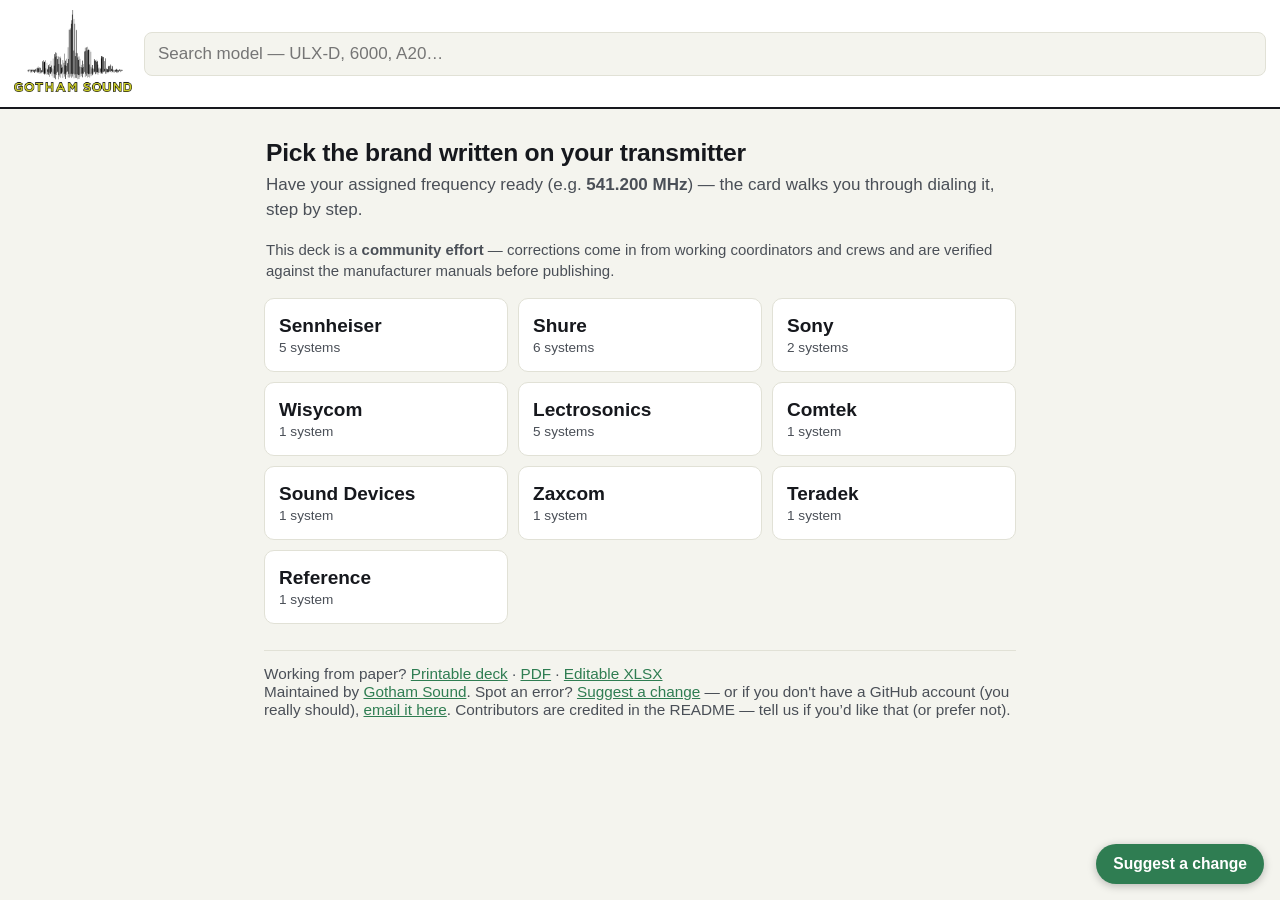
==== commit ac1d3434: "Add Teradek wireless video cards (23-24): channel lock + 5/6 GHz chart Card 23 - Teradek Bolt / Rang" ====
--- a/index.html
+++ b/index.html
@@ -1,50 +1,144 @@
 <!DOCTYPE html>
 <html lang="en">
-
 <head>
-    <meta charset="utf-8">
-    <meta name="viewport" content="width=device-width, initial-scale=1">
-    <title>Wireless Quick-Dial Cards — Gotham Sound</title>
-    <link rel="stylesheet" type="text/css" href="app_style.css">
+<meta charset="utf-8">
+<meta name="viewport" content="width=device-width, initial-scale=1">
+<title>Wireless Quick-Dial Cards — Gotham Sound</title>
+<style>
+:root { --ink:#16181d; --mut:#4a4f57; --grn:#2f7d52; --grn-d:#256641; --oli:#6a6f33; --amb:#b7791b; --bg:#f4f4ee; --line:#e1e1d6; }
+* { box-sizing:border-box; }
+html { font-size:17px; }
+body { margin:0; font-family:Arial,Helvetica,sans-serif; color:var(--ink); background:var(--bg); }
+a { color:var(--grn); }
+header { position:sticky; top:0; z-index:50; background:#fff; border-bottom:2px solid var(--ink); padding:10px 14px; display:flex; gap:12px; align-items:center; }
+header img { width:118px; height:auto; flex:none; }
+#q { flex:1; min-width:0; font-size:1rem; padding:11px 13px; border:1.6px solid var(--line); border-radius:8px; background:var(--bg); }
+#q:focus { outline:2px solid var(--grn); background:#fff; }
+main { max-width:780px; margin:0 auto; padding:16px 14px 90px; }
+
+/* ---------- home ---------- */
+.bigask { font-size:1.45rem; margin:14px 2px 6px; letter-spacing:-.01em; }
+.reassure { color:var(--mut); margin:0 2px 16px; line-height:1.45; }
+#lastused { margin:0 0 14px; }
+#lastused button { width:100%; text-align:left; background:#fff; border:1.6px solid var(--grn); border-left:7px solid var(--grn); border-radius:10px; padding:13px 15px; font-size:1.05rem; font-weight:700; color:var(--ink); cursor:pointer; }
+#lastused .lu-k { display:block; font-size:.72rem; font-weight:800; letter-spacing:.09em; color:var(--grn); text-transform:uppercase; margin-bottom:2px; }
+#brands { display:grid; grid-template-columns:repeat(2,1fr); gap:10px; }
+@media(min-width:560px){ #brands { grid-template-columns:repeat(3,1fr);} }
+#brands button, .modelbtn { background:#fff; border:1.6px solid var(--line); border-radius:10px; padding:16px 14px; font-size:1.12rem; font-weight:700; color:var(--ink); cursor:pointer; text-align:left; min-height:72px; }
+#brands button:active, .modelbtn:active { border-color:var(--grn); }
+#brands .n { display:block; font-size:.8rem; font-weight:400; color:var(--mut); margin-top:3px; }
+#models, #results { display:flex; flex-direction:column; gap:10px; }
+.modelbtn { display:flex; justify-content:space-between; align-items:center; gap:10px; width:100%; min-height:64px; }
+.modelbtn small { display:block; font-weight:400; color:var(--mut); font-size:.8rem; margin-top:2px; }
+.backrow { background:none; border:none; color:var(--grn); font-size:1rem; font-weight:700; padding:6px 2px 12px; cursor:pointer; }
+.nores { color:var(--mut); padding:8px 2px; }
+.homefoot { color:var(--mut); font-size:.9rem; margin-top:26px; border-top:1px solid var(--line); padding-top:14px; }
+
+/* badge chips */
+.tag { font-size:.72rem; font-weight:800; letter-spacing:.04em; color:#fff; padding:5px 10px; border-radius:4px; white-space:nowrap; }
+.t-tune{background:#2f7d52}.t-grp{background:#b7791b}.t-blk{background:#4a6b86}.t-chan{background:#8a4f1d}.tag.na{background:#7a7f88}
+.modelbtn .tag { flex:none; font-size:.62rem; }
+
+/* ---------- card chrome ---------- */
+#cardwrap[hidden], #home[hidden], [hidden] { display:none !important; }
+.cardbar { display:flex; align-items:center; gap:10px; margin:2px 0 12px; }
+.cardbar .backrow { padding:6px 2px; flex:1; text-align:left; }
+.freqbox { display:flex; align-items:center; gap:7px; background:#16181d; border-radius:10px; padding:7px 12px; }
+.freqbox span { font-size:.62rem; font-weight:800; letter-spacing:.08em; color:#9fe0bd; text-transform:uppercase; line-height:1.15; }
+.freqbox input { width:118px; border:none; background:none; color:#fff; font-family:'DejaVu Sans Mono',Menlo,monospace; font-size:1.35rem; font-weight:700; text-align:right; }
+.freqbox input:focus { outline:none; }
+.freqbox b { color:#9fe0bd; font-size:.8rem; }
+.cardhead { margin:0 0 10px; }
+.ch-brand { font-size:.75rem; letter-spacing:.12em; font-weight:800; color:var(--oli); text-transform:uppercase; }
+.card h2 { font-size:1.6rem; margin:2px 0 4px; letter-spacing:-.01em; }
+.ch-sub { color:var(--mut); font-size:.92rem; line-height:1.4; }
+.seg { display:flex; gap:8px; position:sticky; top:64px; z-index:40; background:var(--bg); padding:8px 0 10px; }
+.seg button { flex:1; min-height:54px; border-radius:10px; border:1.8px solid var(--line); background:#fff; font-size:1.02rem; font-weight:800; color:var(--mut); cursor:pointer; }
+.seg button small { display:block; font-weight:400; font-size:.72rem; margin-top:1px; }
+.seg button.on-tx { border-color:#2f7d52; background:#2f7d52; color:#fff; }
+.seg button.on-rx { border-color:#1f6f9e; background:#1f6f9e; color:#fff; }
+
+/* ---------- verbatim deck content, re-styled ---------- */
+.meta { display:flex; flex-wrap:wrap; gap:7px; margin:6px 0 8px; align-items:center; }
+.pill { font-size:.86rem; color:#2a2d33; background:#efefe8; border:1px solid var(--line); border-radius:4px; padding:5px 10px; }
+.pill b { color:var(--ink); }
+.labelrow { font-size:.88rem; margin:2px 0 12px; line-height:1.9; }
+.ll { font-weight:700; color:var(--mut); margin-right:6px; }
+.chip { display:inline-block; font-size:.8rem; background:var(--ink); color:#fff; border-radius:4px; padding:3px 9px; margin:0 5px 4px 0; font-weight:600; }
+.groupbar { display:flex; align-items:stretch; border:1.8px solid var(--amb); border-radius:8px; overflow:hidden; margin:0 0 12px; background:#fdf3e4; }
+.gb-tag { flex:none; background:#fdf3e4; padding:10px 11px; display:flex; align-items:center; }
+.gb-txt { font-size:.95rem; line-height:1.45; padding:9px 12px 9px 0; color:#5b3d0e; }
+.procs { display:flex; flex-direction:column; gap:14px; }
+.proc { border:1.5px solid var(--line); border-radius:9px; padding:0 0 8px; overflow:hidden; background:#fff; }
+.proc.tx { border-top:5px solid #2f7d52; }
+.proc.rx { border-top:5px solid #1f6f9e; }
+.proc-h { padding:10px 13px 8px; border-bottom:1px solid #ededdf; background:#fafaf6; }
+.proc-k { display:block; font-size:.76rem; font-weight:800; letter-spacing:.08em; }
+.proc.tx .proc-k { color:#2f7d52; } .proc.rx .proc-k { color:#1f6f9e; }
+.proc-m { display:block; font-size:1.02rem; font-weight:700; margin-top:1px; }
+ol.steps { list-style:none; margin:0; padding:13px 13px 0; }
+ol.steps li { display:flex; gap:11px; align-items:flex-start; margin-bottom:14px; }
+ol.steps .num { flex:none; width:27px; height:27px; border-radius:50%; background:var(--ink); color:#fff; font-weight:800; font-size:.95rem; display:flex; align-items:center; justify-content:center; margin-top:1px; }
+ol.steps .txt { font-size:1.04rem; line-height:1.5; }
+kbd { font-family:'DejaVu Sans Mono',Menlo,monospace; font-size:.86rem; font-weight:700; background:#fff; border:1.4px solid var(--ink); border-bottom-width:2.6px; border-radius:5px; padding:1px 6px; white-space:nowrap; }
+.mode-tx .proc.rx, .mode-rx .proc.tx { display:none; }
+@media(min-width:900px){ .procs{flex-direction:row} .procs .proc{flex:1} .mode-tx .proc.rx,.mode-rx .proc.tx{display:block} .seg{display:none} }
+.linkbar { display:flex; align-items:stretch; border:1.4px solid #d8d8cf; border-left:5px solid #A6A82B; border-radius:6px; background:#fbfaf3; margin:12px 0; }
+.lk-t { flex:none; font-size:.74rem; font-weight:800; letter-spacing:.05em; color:var(--oli); padding:9px 12px; display:flex; align-items:center; }
+.linkbar span:last-child { font-size:.94rem; line-height:1.45; padding:9px 12px 9px 0; color:#33373e; }
+.rfbar { border:1.4px solid #e3b9a0; border-left:5px solid #c0492b; border-radius:6px; background:#fcefe9; margin:12px 0 0; overflow:hidden; }
+.rf-row { display:flex; align-items:stretch; border-top:1px solid #f2dccf; }
+.rf-row:first-child { border-top:none; }
+.rf-k { flex:none; width:96px; font-size:.72rem; font-weight:800; letter-spacing:.03em; color:#8a3a22; padding:8px 10px; display:flex; align-items:center; }
+.rf-k.rf-warn { color:#fff; background:#c0492b; }
+.rf-v { font-size:.92rem; line-height:1.42; padding:8px 11px; color:#3a2a22; }
+.watch { border:1.4px solid #e6d4bf; background:#fcf4ec; border-radius:8px; padding:10px 14px; margin-top:12px; }
+.w-t { font-size:.74rem; font-weight:800; letter-spacing:.08em; color:#9a6516; }
+.watch ul { margin:6px 0 0; padding-left:18px; }
+.watch li { font-size:.95rem; line-height:1.45; margin-bottom:5px; }
+.sources { font-size:.84rem; color:var(--mut); margin-top:14px; line-height:1.6; border-top:1px dashed var(--line); padding-top:9px; }
+.sources .s-t { font-weight:800; letter-spacing:.08em; font-size:.68rem; color:var(--oli); margin-right:6px; }
+table.bandtable { width:100%; border-collapse:collapse; font-size:.86rem; margin:0 0 12px; background:#fff; }
+table.bandtable th { background:var(--ink); color:#fff; font-size:.68rem; letter-spacing:.04em; text-transform:uppercase; text-align:left; padding:7px 9px; }
+table.bandtable td { border-bottom:1px solid var(--line); padding:7px 9px; vertical-align:top; }
+table.bandtable tr.dfs td { background:#fdf3e4; }
+table.bandtable tr.ok td { background:#eef7ef; }
+.chn { font-family:'DejaVu Sans Mono',Menlo,monospace; font-size:.78rem; }
+.no-seg .seg { display:none; }
+.cardfoot { margin-top:18px; border-top:1px solid var(--line); padding-top:12px; font-size:.9rem; }
+.suggest-fab { position:fixed; right:16px; bottom:16px; background:var(--grn); color:#fff; font-weight:700; font-size:.92rem; padding:11px 17px; border-radius:26px; text-decoration:none; box-shadow:0 2px 8px rgba(0,0,0,.25); z-index:60; }
+.suggest-fab:hover { background:var(--grn-d); }
+body.in-card .suggest-fab { display:none; }
+@media print { header,.seg,.cardbar,.suggest-fab,.cardfoot{display:none} }
+</style>
 </head>
-
 <body>
-    <header>
-        <a href="#" aria-label="Home"><img src="assets/gotham-logo.png" alt="Gotham Sound"></a>
-        <input id="q" type="search" autocomplete="off" placeholder="Search model — ULX-D, 6000, A20…"
-            aria-label="Search systems">
-    </header>
-    <main>
-        <div id="home">
-            <div id="lastused"></div>
-            <h1 class="bigask">Pick the brand written on your transmitter</h1>
-            <p class="reassure">Have your assigned frequency ready (e.g. <b>541.200&nbsp;MHz</b>) — the card walks you
-                through dialing it, step by step.</p>
-            <p class="reassure" style="font-size:.88rem">This deck is a <b>community effort</b> — corrections come in
-                from working coordinators and crews and are verified against the manufacturer manuals before publishing.
-            </p>
-            <div id="brands"></div>
-            <div id="models" hidden></div>
-            <div id="results" hidden></div>
-            <p class="homefoot">Working from paper? <a href="print.html">Printable deck</a> · <a
-                    href="quick-dial-cards.pdf">PDF</a> · <a href="quick-dial-cards-editable.xlsx">Editable XLSX</a><br>
-                Maintained by <a href="https://gothamsound.com">Gotham Sound</a>. Spot an error? <a
-                    href="https://github.com/gothamsound/quick-dial-cards/issues/new/choose">Suggest a change</a> — or
-                if you don't have a GitHub account (you really should), <a
-                    href="mailto:peters@gothamsound.com?subject=quickdialchange">email it here</a>. Contributors are
-                credited in the README — tell us if you&rsquo;d like that (or prefer not).</p>
-        </div>
-        <div id="cardwrap" hidden>
-            <div class="cardbar">
-                <button class="backrow" id="back" type="button">← All systems</button>
-                <label class="freqbox"><span>Assigned<br>freq</span><input id="freq" inputmode="decimal"
-                        autocomplete="off" placeholder="—"><b>MHz</b></label>
-            </div>
-            <div class="seg">
-                <button id="seg-tx" type="button">TX — Transmitter<small>beltpack / handheld</small></button>
-                <button id="seg-rx" type="button">RX — Portable receiver<small>camera hop / bag rig</small></button>
-            </div>
-            <section class="card" id="sennheiser-evolution-g3-g4" data-brand="Sennheiser" data-model="evolution G3 / G4" data-title="Sennheiser evolution G3 / G4" data-badgecls="t-tune" data-badgetxt="FREE-TUNE TO ANY MHz" hidden>
+<header>
+<a href="#" aria-label="Home"><img src="assets/gotham-logo.png" alt="Gotham Sound"></a>
+<input id="q" type="search" autocomplete="off" placeholder="Search model — ULX-D, 6000, A20…" aria-label="Search systems">
+</header>
+<main>
+<div id="home">
+  <div id="lastused"></div>
+  <h1 class="bigask">Pick the brand written on your transmitter</h1>
+  <p class="reassure">Have your assigned frequency ready (e.g. <b>541.200&nbsp;MHz</b>) — the card walks you through dialing it, step by step.</p>
+  <p class="reassure" style="font-size:.88rem">This deck is a <b>community effort</b> — corrections come in from working coordinators and crews and are verified against the manufacturer manuals before publishing.</p>
+  <div id="brands"></div>
+  <div id="models" hidden></div>
+  <div id="results" hidden></div>
+  <p class="homefoot">Working from paper? <a href="print.html">Printable deck</a> · <a href="quick-dial-cards.pdf">PDF</a> · <a href="quick-dial-cards-editable.xlsx">Editable XLSX</a><br>
+  Maintained by <a href="https://gothamsound.com">Gotham Sound</a>. Spot an error? <a href="https://github.com/gothamsound/quick-dial-cards/issues/new/choose">Suggest a change</a> — or if you don't have a GitHub account (you really should), <a href="mailto:peters@gothamsound.com?subject=quickdialchange">email it here</a>. Contributors are credited in the README — tell us if you&rsquo;d like that (or prefer not).</p>
+</div>
+<div id="cardwrap" hidden>
+  <div class="cardbar">
+    <button class="backrow" id="back" type="button">← All systems</button>
+    <label class="freqbox"><span>Assigned<br>freq</span><input id="freq" inputmode="decimal" autocomplete="off" placeholder="—"><b>MHz</b></label>
+  </div>
+  <div class="seg">
+    <button id="seg-tx" type="button">TX — Transmitter<small>beltpack / handheld</small></button>
+    <button id="seg-rx" type="button">RX — Portable receiver<small>camera hop / bag rig</small></button>
+  </div>
+<section class="card" id="sennheiser-evolution-g3-g4" data-brand="Sennheiser" data-model="evolution G3 / G4" data-title="Sennheiser evolution G3 / G4" data-badgecls="t-tune" data-badgetxt="FREE-TUNE TO ANY MHz" hidden>
 <div class="cardhead"><div class="ch-brand">Sennheiser</div><h2>evolution G3 / G4</h2><div class="ch-sub">Analog UHF · portable (camera) receiver shown</div></div>
 <div class="meta">
     <span class="tag t-tune">FREE-TUNE TO ANY MHz</span>
@@ -900,11 +994,171 @@
   <div class="sources"><span class="s-t">SOURCES</span><a href="https://content-files.shure.com/Pubs/WWB/en-US/en-US/adjust-compatibility-settings.html">WWB help — Adjust Compatibility Settings</a> · <a href="https://www.shure.com/en-US/insights/shure-wireless-workbench-6-compatibility-profiles">WWB6 compatibility profiles (Shure)</a> · <a href="https://content-files.shure.com/Pubs/WWB/en-US/en-US/specify-a-frequency-for-a-channel.html">WWB help — Specify a Frequency</a></div>
 <div class="cardfoot"><a href="https://github.com/gothamsound/quick-dial-cards/issues/new?template=suggest-change.yml&card=Shure%20Wireless%20Workbench%20%28WWB%206%20%26amp%3B%207%29&title=%5BCard%20change%5D%3A%20Shure%20Wireless%20Workbench%20%28WWB%206%20%26amp%3B%207%29" target="_blank" rel="noopener">Something wrong on this card? Suggest a fix →</a><br>No GitHub account (you really should)? <a href="mailto:peters@gothamsound.com?subject=quickdialchange&body=Card%3A%20Shure%20Wireless%20Workbench%20%28WWB%206%20%26amp%3B%207%29%0A%0AWhat%20it%20says%20now%3A%0A%0AWhat%20it%20should%20say%3A%0A%0ASource%3A%0A%0ACredit%20me%20as%20%28or%20say%20no%20thanks%29%3A%0A">Email it here</a>.</div>
 </section>
-        </div>
-    </main>
-    <a class="suggest-fab" href="https://github.com/gothamsound/quick-dial-cards/issues/new/choose" target="_blank"
-        rel="noopener">Suggest a change</a>
-    <script src="app.js"></script>
+<section class="card" id="teradek-bolt-ranger-wireless-video" data-brand="Teradek" data-model="Bolt / Ranger (wireless video)" data-title="Teradek Bolt / Ranger (wireless video)" data-badgecls="t-chan" data-badgetxt="LOCK TO ONE CHANNEL" hidden>
+<div class="cardhead"><div class="ch-brand">Teradek</div><h2>Bolt / Ranger (wireless video)</h2><div class="ch-sub">5 / 6 GHz zero-delay video · lock it to one channel so it can’t hop</div></div>
+<div class="meta">
+    <span class="tag t-chan">LOCK TO ONE CHANNEL</span>
+    <span class="pill"><b>Step</b> 20 MHz per link (factory default is 40 MHz — twice the footprint)</span>
+    <span class="pill"><b>Range</b> 5 GHz U-NII-1/2/3 · 6 GHz U-NII-5 5.925–6.425 (Bolt 6 · Bolt 4K LT-HDMI · Ranger Mk II/Micro)</span>
+  </div>
+
+  <div class="labelrow"><span class="ll">Typical report label:</span><span class="chip">Teradek Bolt 6 (6 GHz)</span><span class="chip">Teradek Bolt 4K (5 GHz)</span><span class="chip">Teradek Ranger</span></div>
+  <div class="groupbar"><span class="gb-tag"><span class="tag t-chan">LOCK TO ONE CHANNEL</span></span><span class="gb-txt">Out of the box a Bolt <b>auto-hops across the whole band at 40 MHz</b>. On a coordinated site it must sit still: <b>Fixed Frequency on, one assigned channel, 20 MHz</b> — set identically on <b>both TX and RX</b> (“ensure that both the transmitter and receiver have Fixed Frequency Mode enabled”).</span></div>
+
+  <div class="procs">
+    <div class="proc tx">
+      <div class="proc-h"><span class="proc-k">LOCK THE FREQUENCY</span>
+        <span class="proc-m">Same steps on TX and RX</span></div>
+      <ol class="steps"><li><span class="num">1</span><span class="txt"><kbd>Menu</kbd> → <b>Wireless Settings</b> → <b>Enable Fixed Frequency</b> — on <b>both</b> TX and RX (“bypasses any automatic frequency switching logic”).</span></li><li><span class="num">2</span><span class="txt">Then <b>Wireless Settings ▸ Frequencies</b>: select <b>only the assigned channel</b>. If you skip this, Bolt silently defaults to the <b>lowest</b> frequency in the list.</span></li><li><span class="num">3</span><span class="txt">Fixed mode offers <b>non-DFS channels only</b> — if your assignment is a DFS channel, the unit cannot lock there; call coordination.</span></li></ol>
+    </div>
+    <div class="proc rx">
+      <div class="proc-h"><span class="proc-k">LOCK 20 MHz + BAND</span>
+        <span class="proc-m">Same steps on TX and RX</span></div>
+      <ol class="steps"><li><span class="num">1</span><span class="txt"><kbd>Menu</kbd> → <b>Wireless Settings</b> → <b>Bandwidth</b> → <b>20MHz</b> (default 40) — both ends must match. 20 MHz carries up to <b>1080p60</b>; 4K59/60 needs 40 MHz.</span></li><li><span class="num">2</span><span class="txt">6 GHz-capable units: <b>Wireless Settings ▸ Band</b> → 5GHz or 6GHz per the assignment — both ends; hopping never spans bands.</span></li><li><span class="num">3</span><span class="txt">Sanity-check with the <b>Spectrum Analyzer</b> (RX front panel / Bolt app). Changed the Region setting? <b>Re-pair</b> TX and RX.</span></li></ol>
+    </div>
+  </div>
+
+  <div class="rfbar">
+    <div class="rf-row"><span class="rf-k rf-warn">NO DFS LOCK</span><span class="rf-v"><b>Fixed Frequency = non-DFS only.</b> DFS ranges (5.25–5.35 / 5.47–5.725 GHz) need a 1-minute radar scan and can be forced to vacate — don’t assign video links there.</span></div>
+    <div class="rf-row"><span class="rf-k">FOOTPRINT</span><span class="rf-v">6 GHz (U-NII-5) runs at <b>lower allowed power</b> than 5 GHz but has <b>no DFS</b>. At 20 MHz a Bolt 6 offers <b>36 channel choices</b> vs 24 at 40 MHz.</span></div>
+  </div>
+
+  <div class="linkbar"><span class="lk-t">MATCHING TX &amp; RX</span><span><b>Ranger</b> is the special case: spans 4.9–6.0 GHz including <b>licensed channels</b> — enable <b>Allow Licensed Channels</b> + Fixed Frequency to pick one (licensed operations only).</span></div>
+
+  <div class="watch">
+    <span class="w-t">WATCH OUT</span>
+    <ul><li>Serv / Prism / Cube are <b>IP encoders on ordinary Wi-Fi</b> — nothing to lock on the unit; coordinate the network instead.</li><li>Frequency, bandwidth, and band must match on <b>both ends</b> or the link won’t form.</li><li>See the companion <b>5/6 GHz channel chart</b> card for channel ⇄ MHz mapping.</li></ul>
+  </div>
+
+  <div class="sources"><span class="s-t">SOURCES</span><a href="https://guide.teradek.com/a/1601336-wireless-configuration">Bolt 6 wireless configuration</a> · <a href="https://guide.teradek.com/a/1625378-wireless-configuration">Bolt 4K wireless configuration</a> · <a href="https://guide.teradek.com/a/1601470-bolt-6-u-nii-5-6ghz-support-by-region">Bolt 6 GHz support by region</a> · <a href="https://guide.teradek.com/a/1589935-frequencies-by-region">Frequencies by region chart</a></div>
+<div class="cardfoot"><a href="https://github.com/gothamsound/quick-dial-cards/issues/new?template=suggest-change.yml&card=Teradek%20Bolt%20/%20Ranger%20%28wireless%20video%29&title=%5BCard%20change%5D%3A%20Teradek%20Bolt%20/%20Ranger%20%28wireless%20video%29" target="_blank" rel="noopener">Something wrong on this card? Suggest a fix →</a><br>No GitHub account (you really should)? <a href="mailto:peters@gothamsound.com?subject=quickdialchange&body=Card%3A%20Teradek%20Bolt%20/%20Ranger%20%28wireless%20video%29%0A%0AWhat%20it%20says%20now%3A%0A%0AWhat%20it%20should%20say%3A%0A%0ASource%3A%0A%0ACredit%20me%20as%20%28or%20say%20no%20thanks%29%3A%0A">Email it here</a>.</div>
+</section>
+<section class="card" id="5-6-ghz-channel-chart-video-wi-fi" data-brand="Reference" data-model="5 / 6 GHz Channel Chart (video &amp;amp; Wi-Fi)" data-title="5 / 6 GHz Channel Chart (video &amp;amp; Wi-Fi)" data-badgecls="na" data-badgetxt="REFERENCE CHART" hidden>
+<div class="cardhead"><div class="ch-brand">Reference</div><h2>5 / 6 GHz Channel Chart (video &amp;amp; Wi-Fi)</h2><div class="ch-sub">Generic 20 MHz channelization · channel ⇄ center MHz · who can go to 6 GHz</div></div>
+<div class="meta">
+    <span class="tag na">REFERENCE CHART</span>
+    <span class="pill"><b>Center MHz</b> = 5000 + 5×ch (5 GHz) &nbsp;·&nbsp; 5950 + 5×ch (6 GHz)</span>
+    <span class="pill"><b>40 MHz</b> = two adjacent 20 MHz slots</span>
+  </div>
+
+  <div class="labelrow"><span class="ll">Use with:</span><span class="chip">Teradek Bolt / Ranger card</span><span class="chip">Venue Wi-Fi / IP video coordination</span></div>
+
+  <table class="bandtable">
+    <tr><th>5 GHz band</th><th>Span (MHz)</th><th>20 MHz channels (center MHz)</th><th>Rules</th></tr>
+    <tr class="ok"><td><b>U-NII-1</b></td><td>5150–5250</td><td class="chn">36 (5180) · 40 (5200) · 44 (5220) · 48 (5240)</td><td><b>No DFS — lockable</b></td></tr>
+    <tr class="dfs"><td><b>U-NII-2A</b></td><td>5250–5350</td><td class="chn">52 (5260) · 56 (5280) · 60 (5300) · 64 (5320)</td><td>DFS — radar scan, can be evicted</td></tr>
+    <tr class="dfs"><td><b>U-NII-2C</b></td><td>5470–5725</td><td class="chn">100 (5500) · 104 · 108 · 112 · 116 · 120 · 124 · 128 · 132 · 136 · 140 · 144 (5720)</td><td>DFS — radar scan, can be evicted</td></tr>
+    <tr class="ok"><td><b>U-NII-3</b></td><td>5725–5850</td><td class="chn">149 (5745) · 153 (5765) · 157 (5785) · 161 (5805) · 165 (5825)</td><td><b>No DFS — lockable</b>, but shared with venue Wi-Fi</td></tr>
+  </table>
+
+  <table class="bandtable">
+    <tr><th>6 GHz band</th><th>Span (MHz)</th><th>20 MHz channels (center MHz)</th><th>Rules</th></tr>
+    <tr class="ok"><td><b>U-NII-5</b></td><td>5925–6425</td><td class="chn">1 (5955) · 5 (5975) · 9 (5995) … step +4 ch / +20 MHz … 93 (6415)</td><td><b>No DFS</b>; lower power (LPI); <b>only band Teradek uses</b></td></tr>
+    <tr><td><b>U-NII-6</b></td><td>6425–6525</td><td class="chn">97 (6435) – 113 (6515)</td><td rowspan="3">Wi-Fi 6E/7 only — no Teradek products here; venue APs may be</td></tr>
+    <tr><td><b>U-NII-7</b></td><td>6525–6875</td><td class="chn">117 (6535) – 185 (6875)</td></tr>
+    <tr><td><b>U-NII-8</b></td><td>6875–7125</td><td class="chn">189 (6895) – 233 (7115)</td></tr>
+  </table>
+
+  <div class="groupbar"><span class="gb-tag"><span class="tag t-chan">6 GHz CAPABLE</span></span><span class="gb-txt"><b>Teradek units that can take a 6 GHz assignment:</b> Bolt 6 XT (750 / 1500 / MAX / 10K RX) · Bolt 6 LT (750 / 1500 / MAX) · Bolt 6 LT-HDMI · Bolt 6 Monitor Module · <b>Bolt 4K LT-HDMI</b> (firmware ≥ 4.3.0 — the only Bolt 4K that can) · <b>Ranger Mk II</b> · <b>Ranger Micro</b>. Everything else Teradek is 5 GHz only.</span></div>
+
+  <div class="watch">
+    <span class="w-t">WATCH OUT</span>
+    <ul><li>Teradek fixed-frequency locks only exist in the <b>green rows</b> (U-NII-1, U-NII-3, U-NII-5).</li><li>A 40 MHz link eats <b>two</b> adjacent 20 MHz slots — count both when charting.</li><li>Venue Wi-Fi lives in these same bands; 6 GHz (U-NII-5) is usually the cleanest room on site.</li></ul>
+  </div>
+
+  <div class="sources"><span class="s-t">SOURCES</span><a href="https://guide.teradek.com/a/1589935-frequencies-by-region">Teradek frequencies by region</a> · <a href="https://guide.teradek.com/a/1601470-bolt-6-u-nii-5-6ghz-support-by-region">Bolt 6 6 GHz support</a> · <a href="https://en.wikipedia.org/wiki/List_of_WLAN_channels">WLAN channel list (IEEE numbering)</a></div>
+<div class="cardfoot"><a href="https://github.com/gothamsound/quick-dial-cards/issues/new?template=suggest-change.yml&card=5%20/%206%20GHz%20Channel%20Chart%20%28video%20%26amp%3B%20Wi-Fi%29&title=%5BCard%20change%5D%3A%205%20/%206%20GHz%20Channel%20Chart%20%28video%20%26amp%3B%20Wi-Fi%29" target="_blank" rel="noopener">Something wrong on this card? Suggest a fix →</a><br>No GitHub account (you really should)? <a href="mailto:peters@gothamsound.com?subject=quickdialchange&body=Card%3A%205%20/%206%20GHz%20Channel%20Chart%20%28video%20%26amp%3B%20Wi-Fi%29%0A%0AWhat%20it%20says%20now%3A%0A%0AWhat%20it%20should%20say%3A%0A%0ASource%3A%0A%0ACredit%20me%20as%20%28or%20say%20no%20thanks%29%3A%0A">Email it here</a>.</div>
+</section>
+</div>
+</main>
+<a class="suggest-fab" href="https://github.com/gothamsound/quick-dial-cards/issues/new/choose" target="_blank" rel="noopener">Suggest a change</a>
+<script>
+(function(){
+var $=function(s){return document.querySelector(s)}, $$=function(s){return Array.prototype.slice.call(document.querySelectorAll(s))};
+var cards=$$('section.card');
+var store={get:function(k){try{return localStorage.getItem(k)}catch(e){return null}},set:function(k,v){try{localStorage.setItem(k,v)}catch(e){}}};
+
+/* home: brand grid */
+var brands={};
+cards.forEach(function(c){var b=c.dataset.brand;(brands[b]=brands[b]||[]).push(c)});
+var bx=$('#brands');
+Object.keys(brands).forEach(function(b){
+  var n=brands[b].length, btn=document.createElement('button');
+  btn.innerHTML='<span>'+b+'</span><span class="n">'+n+' system'+(n>1?'s':'')+'</span>';
+  btn.onclick=function(){ n===1 ? go(brands[b][0].id) : showModels(b); };
+  bx.appendChild(btn);
+});
+function modelBtn(c){
+  var btn=document.createElement('button'); btn.className='modelbtn';
+  btn.innerHTML='<span><span class="mb-b">'+c.dataset.model+'</span><small>'+c.dataset.brand+'</small></span><span class="tag '+c.dataset.badgecls+'">'+c.dataset.badgetxt+'</span>';
+  btn.onclick=function(){go(c.id)}; return btn;
+}
+function showModels(b){
+  var m=$('#models'); m.innerHTML=''; 
+  var back=document.createElement('button'); back.className='backrow'; back.textContent='← All brands';
+  back.onclick=function(){m.hidden=true; bx.hidden=false; $('.bigask').hidden=false; $('.reassure').hidden=false;};
+  m.appendChild(back);
+  brands[b].forEach(function(c){m.appendChild(modelBtn(c))});
+  bx.hidden=true; $('.bigask').hidden=true; $('.reassure').hidden=true; m.hidden=false;
+}
+
+/* search */
+var idx=cards.map(function(c){return {c:c, t:(c.dataset.title||'').toLowerCase(), all:c.textContent.toLowerCase()}});
+$('#q').addEventListener('input',function(){
+  var q=this.value.trim().toLowerCase(), r=$('#results');
+  if(!q){r.hidden=true; bx.hidden=false; $('.bigask').hidden=false; $('.reassure').hidden=false; $('#models').hidden=true; return;}
+  var hits=idx.filter(function(e){return e.t.indexOf(q)>-1});
+  if(hits.length<6) idx.forEach(function(e){ if(e.t.indexOf(q)===-1 && e.all.indexOf(q)>-1 && hits.indexOf(e)===-1) hits.push(e); });
+  r.innerHTML=''; 
+  if(!hits.length){ r.innerHTML='<p class="nores">No match — try part of the model name (e.g. “ULX”, “6000”), or <a href="https://github.com/gothamsound/quick-dial-cards/issues/new?template=new-system.yml" target="_blank" rel="noopener">request this system</a>.</p>'; }
+  hits.slice(0,8).forEach(function(e){r.appendChild(modelBtn(e.c))});
+  bx.hidden=true; $('.bigask').hidden=true; $('.reassure').hidden=true; $('#models').hidden=true; r.hidden=false;
+});
+
+/* routing */
+var wrap=$('#cardwrap'), home=$('#home'), current=null;
+function go(slug){ location.hash=slug; }
+function setMode(m){
+  wrap.classList.remove('mode-tx','mode-rx'); wrap.classList.add('mode-'+m);
+  $('#seg-tx').className = m==='tx' ? 'on-tx' : ''; $('#seg-rx').className = m==='rx' ? 'on-rx' : '';
+  store.set('qdc-mode',m);
+}
+$('#seg-tx').onclick=function(){setMode('tx')}; $('#seg-rx').onclick=function(){setMode('rx')};
+$('#back').onclick=function(){ location.hash=''; };
+function route(){
+  var slug=location.hash.replace('#',''), c=slug && document.getElementById(slug);
+  cards.forEach(function(x){x.hidden=true});
+  if(c && c.classList.contains('card')){
+    c.hidden=false; current=c; home.hidden=true; wrap.hidden=false; document.body.classList.add('in-card');
+    wrap.classList.toggle('no-seg', !c.querySelector('.procs'));
+    var kt=c.querySelector('.proc.tx .proc-k'), kr=c.querySelector('.proc.rx .proc-k');
+    var dt=kt&&kt.textContent!=='TRANSMITTER', dr=kr&&kr.textContent!=='PORTABLE RECEIVER'&&kr.textContent!=='RECEIVER (RACK)';
+    document.getElementById('seg-tx').innerHTML = dt ? kt.textContent : 'TX — Transmitter<small>beltpack / handheld</small>';
+    document.getElementById('seg-rx').innerHTML = dr ? kr.textContent : (kr&&kr.textContent==='RECEIVER (RACK)' ? 'RX — Rack receiver<small>no portable in-series</small>' : 'RX — Portable receiver<small>camera hop / bag rig</small>');
+    setMode(store.get('qdc-mode')||'tx'); store.set('qdc-last',slug);
+    window.scrollTo(0,0);
+  } else {
+    home.hidden=false; wrap.hidden=true; document.body.classList.remove('in-card'); renderLast();
+  }
+}
+window.addEventListener('hashchange',route);
+
+/* last used */
+function renderLast(){
+  var lu=$('#lastused'), slug=store.get('qdc-last'), c=slug&&document.getElementById(slug);
+  lu.innerHTML='';
+  if(!c) return;
+  var b=document.createElement('button');
+  b.innerHTML='<span class="lu-k">Jump back to</span>'+c.dataset.title;
+  b.onclick=function(){go(slug)}; lu.appendChild(b);
+}
+
+/* assigned frequency (persona 2: keep it huge & visible) */
+var f=$('#freq'); f.value=store.get('qdc-freq')||'';
+f.addEventListener('input',function(){store.set('qdc-freq',this.value)});
+
+route();
+})();
+</script>
 </body>
-
 </html>
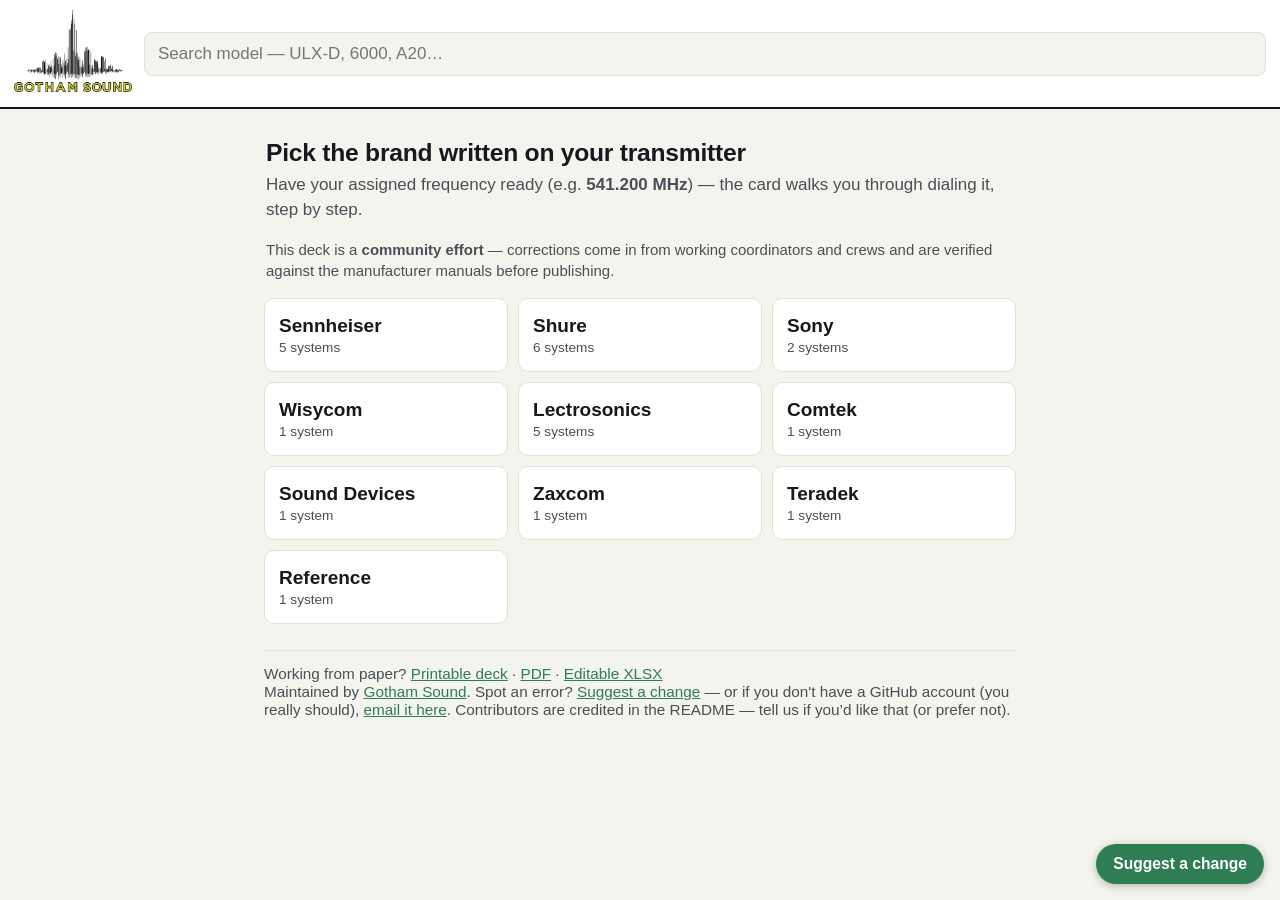
==== commit a2646189: "Fan Fest report rev 2: extend 4 cards (DCHT, EW-D, TRXCL5, G2) - D Squared: DCHT camera-hop TX (wide" ====
--- a/index.html
+++ b/index.html
@@ -146,7 +146,7 @@
     <span class="pill"><b>Range</b> Tune only inside the unit’s band letter (A 516–558, G 566–608, Aw+ 470–558…)</span>
   </div>
 
-  <div class="labelrow"><span class="ll">Typical report label:</span><span class="chip">Sennheiser Evol G3 A</span><span class="chip">Sennheiser Evol G3 G</span><span class="chip">Sennheiser Evol G4 Aw+</span></div>
+  <div class="labelrow"><span class="ll">Typical report label:</span><span class="chip">Sennheiser EW G2/G3/G4</span><span class="chip">Sennheiser Evol G3 A</span><span class="chip">Sennheiser Evol G3 G</span><span class="chip">Sennheiser Evol G4 Aw+</span></div>
   
 
   <div class="procs">
@@ -171,7 +171,7 @@
 
   <div class="watch">
     <span class="w-t">WATCH OUT</span>
-    <ul><li>RX and TX must be the same band letter, or they can’t meet on frequency.</li><li>G3 and G4 tune identically.</li></ul>
+    <ul><li>RX and TX must be the same band letter, or they can’t meet on frequency.</li><li>G3 and G4 tune identically. Reports often lump <b>G2</b> in too — same family drill, but verify menu names on older G2 units at the table.</li></ul>
   </div>
 
   <div class="sources"><span class="s-t">SOURCES</span><a href="https://docs.cloud.sennheiser.com/en-us/ew-g4/ew-g4_bedienungsanleitung_12_2025_en.pdf">ew G4 system manual</a> · <a href="https://web.archive.org/web/2025/https://assets.sennheiser.com/global-downloads/file/10828/SK_500_G3_Manual_12_2016_EN.pdf">SK 500 G3 manual</a> · <a href="https://web.archive.org/web/2021/https://assets.sennheiser.com/global-downloads/file/6358/EK_100_G3_Manual_12_2016_EN.pdf">EK 100 G3 manual</a></div>
@@ -185,7 +185,7 @@
     <span class="pill"><b>Range</b> US: Q1-9 470.2–550 · R1-9 520–607.8 · V5-7 941.7–959.65 (licensed STL)</span>
   </div>
 
-  <div class="labelrow"><span class="ll">Typical report label:</span><span class="chip">Sennheiser EW-DX Q1-9</span><span class="chip">Sennheiser EW-DX R1-9</span></div>
+  <div class="labelrow"><span class="ll">Typical report label:</span><span class="chip">Sennheiser EW-DX Q1-9</span><span class="chip">Sennheiser EW-DX R1-9</span><span class="chip">Sennheiser EW-D Q1-6</span></div>
   
 
   <div class="procs">
@@ -210,10 +210,10 @@
 
   <div class="watch">
     <span class="w-t">WATCH OUT</span>
-    <ul><li>Enabling <b>AES-256</b> (System → Link Encryption) requires re-syncing every TX.</li><li><b>Link Density</b> mode needs a receiver restart; presets shift to a 300 kHz grid.</li><li>TX and RX must share the frequency-range variant (Q1-9 vs R1-9…).</li></ul>
-  </div>
-
-  <div class="sources"><span class="s-t">SOURCES</span><a href="https://www.sennheiser.com/globalassets/digizuite/40783-en-instruction-manual-and-frequently-asked-questions---evolution-wireless-digital-ew-d--ew-dx--ew-dp-pdf.pdf">EW-D/DX/DP combined manual</a> · <a href="https://docs.cloud.sennheiser.com/en-us/ew-d/ew-d/manual.html">EW-DX online manual</a> · <a href="https://docs.cloud.sennheiser.com/en-us/ew-d/ew-d/productinfo-freq-ranges.html">Frequency ranges</a></div>
+    <ul><li>Enabling <b>AES-256</b> (System → Link Encryption) requires re-syncing every TX.</li><li><b>Link Density</b> mode needs a receiver restart; presets shift to a 300 kHz grid.</li><li>TX and RX must share the frequency-range variant (Q1-9 vs R1-9…).</li><li><b>EW-D</b> (non-DX) TXs have <b>no display at all</b> — set the freq on the EW-D EM (or Smart Assist app) and push with the <kbd>SYNC</kbd> buttons (BLE). Fixed 10 mW. Q1-6 = 470.2–526; “S1-7” = 606.2–662 (mostly not US-legal).</li></ul>
+  </div>
+
+  <div class="sources"><span class="s-t">SOURCES</span><a href="https://www.sennheiser.com/globalassets/digizuite/40783-en-instruction-manual-and-frequently-asked-questions---evolution-wireless-digital-ew-d--ew-dx--ew-dp-pdf.pdf">EW-D/DX/DP combined manual</a> · <a href="https://docs.cloud.sennheiser.com/en-us/ew-d/ew-d/manual.html">EW-DX online manual</a> · <a href="https://docs.cloud.sennheiser.com/en-us/ew-d/ew-d/productinfo-freq-ranges.html">Frequency ranges</a> · <a href="https://assets.sennheiser.com/download/assets/ew-d_instruction_manual_06_2026_en.pdf/092d50fcf2f111f0b4c42e4518a8e27d?attachment=true">EW-D manual</a></div>
 <div class="cardfoot"><a href="https://github.com/gothamsound/quick-dial-cards/issues/new?template=suggest-change.yml&card=Sennheiser%20EW-DX&title=%5BCard%20change%5D%3A%20Sennheiser%20EW-DX" target="_blank" rel="noopener">Something wrong on this card? Suggest a fix →</a><br>No GitHub account (you really should)? <a href="mailto:peters@gothamsound.com?subject=quickdialchange&body=Card%3A%20Sennheiser%20EW-DX%0A%0AWhat%20it%20says%20now%3A%0A%0AWhat%20it%20should%20say%3A%0A%0ASource%3A%0A%0ACredit%20me%20as%20%28or%20say%20no%20thanks%29%3A%0A">Email it here</a>.</div>
 </section>
 <section class="card" id="sennheiser-digital-6000" data-brand="Sennheiser" data-model="Digital 6000" data-title="Sennheiser Digital 6000" data-badgecls="t-tune" data-badgetxt="FREE-TUNE TO ANY MHz" hidden>
@@ -834,10 +834,10 @@
 
   <div class="watch">
     <span class="w-t">WATCH OUT</span>
-    <ul><li>Encryption <b>key-type</b> mismatch = RF meters but no audio.</li><li>Never set DSQD/DSR4 channels 1+3 or 2+4 to the same frequency.</li><li><b>HDM = 2 mW only</b> — range-check the walk before committing.</li><li>Exit the DSQD setup screen before powering down or settings aren’t saved.</li></ul>
-  </div>
-
-  <div class="sources"><span class="s-t">SOURCES</span><a href="https://lectrosonics.com/wp-content/uploads/filr/1940/DBSM_man_ALL.pdf">DBSM/DBSMD manual</a> · <a href="https://lectrosonics.com/wp-content/uploads/filr/3315/DSQDman.pdf">DSQD manual</a> · <a href="https://www.lectrosonics.com/wp-content/uploads/filr/3278/DSR4man.pdf">DSR4 manual</a></div>
+    <ul><li>Encryption <b>key-type</b> mismatch = RF meters but no audio.</li><li>Never set DSQD/DSR4 channels 1+3 or 2+4 to the same frequency.</li><li><b>HDM = 2 mW only</b> — range-check the walk before committing.</li><li>Exit the DSQD setup screen before powering down or settings aren’t saved.</li><li><b>DCHT</b> camera-hop TX is family: wideband 470.1–607.950, 25 kHz, <b>Xmit ▸ Freq</b>; pairs with DCHR (native <b>DCHX</b> mode) or DSQD (fw ≥ 1.04); 10 / 25 / 50 mW.</li></ul>
+  </div>
+
+  <div class="sources"><span class="s-t">SOURCES</span><a href="https://lectrosonics.com/wp-content/uploads/filr/1940/DBSM_man_ALL.pdf">DBSM/DBSMD manual</a> · <a href="https://lectrosonics.com/wp-content/uploads/filr/3315/DSQDman.pdf">DSQD manual</a> · <a href="https://www.lectrosonics.com/wp-content/uploads/filr/3278/DSR4man.pdf">DSR4 manual</a> · <a href="https://lectrosonics.com/wp-content/uploads/filr/3297/DCHT_man_ALL.pdf">DCHT manual</a></div>
 <div class="cardfoot"><a href="https://github.com/gothamsound/quick-dial-cards/issues/new?template=suggest-change.yml&card=Lectrosonics%20D%20Squared%20%28DBSM%20/%20DSQD%29&title=%5BCard%20change%5D%3A%20Lectrosonics%20D%20Squared%20%28DBSM%20/%20DSQD%29" target="_blank" rel="noopener">Something wrong on this card? Suggest a fix →</a><br>No GitHub account (you really should)? <a href="mailto:peters@gothamsound.com?subject=quickdialchange&body=Card%3A%20Lectrosonics%20D%20Squared%20%28DBSM%20/%20DSQD%29%0A%0AWhat%20it%20says%20now%3A%0A%0AWhat%20it%20should%20say%3A%0A%0ASource%3A%0A%0ACredit%20me%20as%20%28or%20say%20no%20thanks%29%3A%0A">Email it here</a>.</div>
 </section>
 <section class="card" id="comtek-216-bst-25-pr-216" data-brand="Comtek" data-model="216 (BST-25 / PR-216)" data-title="Comtek 216 (BST-25 / PR-216)" data-badgecls="t-chan" data-badgetxt="CHANNEL CHART ONLY" hidden>
@@ -926,7 +926,7 @@
     <span class="pill"><b>Range</b> ZMT4.5 <b>512–608</b> (Blocks 20–23) · ZMT4.6 578–698 · VTX1 VHF 192–217 (FM 215–216.975 = Comtek-compatible)</span>
   </div>
 
-  <div class="labelrow"><span class="ll">Typical report label:</span><span class="chip">Zaxcom ZMT4.5 (ZHD48)</span><span class="chip">Zaxcom VTX VHF</span></div>
+  <div class="labelrow"><span class="ll">Typical report label:</span><span class="chip">Zaxcom ZMT4.5 (ZHD48)</span><span class="chip">Zaxcom VTX VHF</span><span class="chip">Zaxcom TRXCL5</span></div>
   
 
   <div class="procs">
@@ -951,10 +951,10 @@
 
   <div class="watch">
     <span class="w-t">WATCH OUT</span>
-    <ul><li>Modulation mode (ZHD48 / ZHD96 / XR) must match TX↔RX — changing it forces a reboot.</li><li>ZHD48 occupies ~50 kHz and can sit 100 kHz apart — expect tighter packing than analog on the report.</li><li>ZaxNet (2.403–2.475 GHz) is a real on-site emitter — coordinate it too.</li></ul>
-  </div>
-
-  <div class="sources"><span class="s-t">SOURCES</span><a href="https://zaxcom.com/wp-content/uploads/2022/01/Zaxcom_ZMT4_Manual_April_2021.pdf">ZMT4/4.5 manual</a> · <a href="https://zaxcom.com/wp-content/uploads/2019/05/Zaxcom_URX100_Manual_August_2019.pdf">URX100 manual</a> · <a href="https://zaxcom.com/wp-content/uploads/2025/08/Zaxcom_VTX1_July_2025.pdf">VTX1 manual</a></div>
+    <ul><li>Modulation mode (ZHD48 / ZHD96 / XR) must match TX↔RX — changing it forces a reboot.</li><li>ZHD48 occupies ~50 kHz and can sit 100 kHz apart — expect tighter packing than analog on the report.</li><li>ZaxNet (2.403–2.475 GHz) is a real on-site emitter — coordinate it too.</li><li><b>TRXCL5</b> camera link tunes the same way (INC/DEC, 100 kHz): US 512–607.9 up to 100 mW (+ 614.1–615.9 / 653.1–662.9 at 20 mW); power 25 / 50 / 100 mW.</li></ul>
+  </div>
+
+  <div class="sources"><span class="s-t">SOURCES</span><a href="https://zaxcom.com/wp-content/uploads/2022/01/Zaxcom_ZMT4_Manual_April_2021.pdf">ZMT4/4.5 manual</a> · <a href="https://zaxcom.com/wp-content/uploads/2019/05/Zaxcom_URX100_Manual_August_2019.pdf">URX100 manual</a> · <a href="https://zaxcom.com/wp-content/uploads/2025/08/Zaxcom_VTX1_July_2025.pdf">VTX1 manual</a> · <a href="https://zaxcom.com/wp-content/uploads/2023/06/Zaxcom_TRXCL5_Manual_August-2022-1.pdf">TRXCL5 manual</a></div>
 <div class="cardfoot"><a href="https://github.com/gothamsound/quick-dial-cards/issues/new?template=suggest-change.yml&card=Zaxcom%20%28ZMT4.5%20/%20URX100%29&title=%5BCard%20change%5D%3A%20Zaxcom%20%28ZMT4.5%20/%20URX100%29" target="_blank" rel="noopener">Something wrong on this card? Suggest a fix →</a><br>No GitHub account (you really should)? <a href="mailto:peters@gothamsound.com?subject=quickdialchange&body=Card%3A%20Zaxcom%20%28ZMT4.5%20/%20URX100%29%0A%0AWhat%20it%20says%20now%3A%0A%0AWhat%20it%20should%20say%3A%0A%0ASource%3A%0A%0ACredit%20me%20as%20%28or%20say%20no%20thanks%29%3A%0A">Email it here</a>.</div>
 </section>
 <section class="card" id="shure-wireless-workbench-wwb-6-7" data-brand="Shure" data-model="Wireless Workbench (WWB 6 &amp;amp; 7)" data-title="Shure Wireless Workbench (WWB 6 &amp;amp; 7)" data-badgecls="na" data-badgetxt="SOFTWARE — CALC ONLY" hidden>
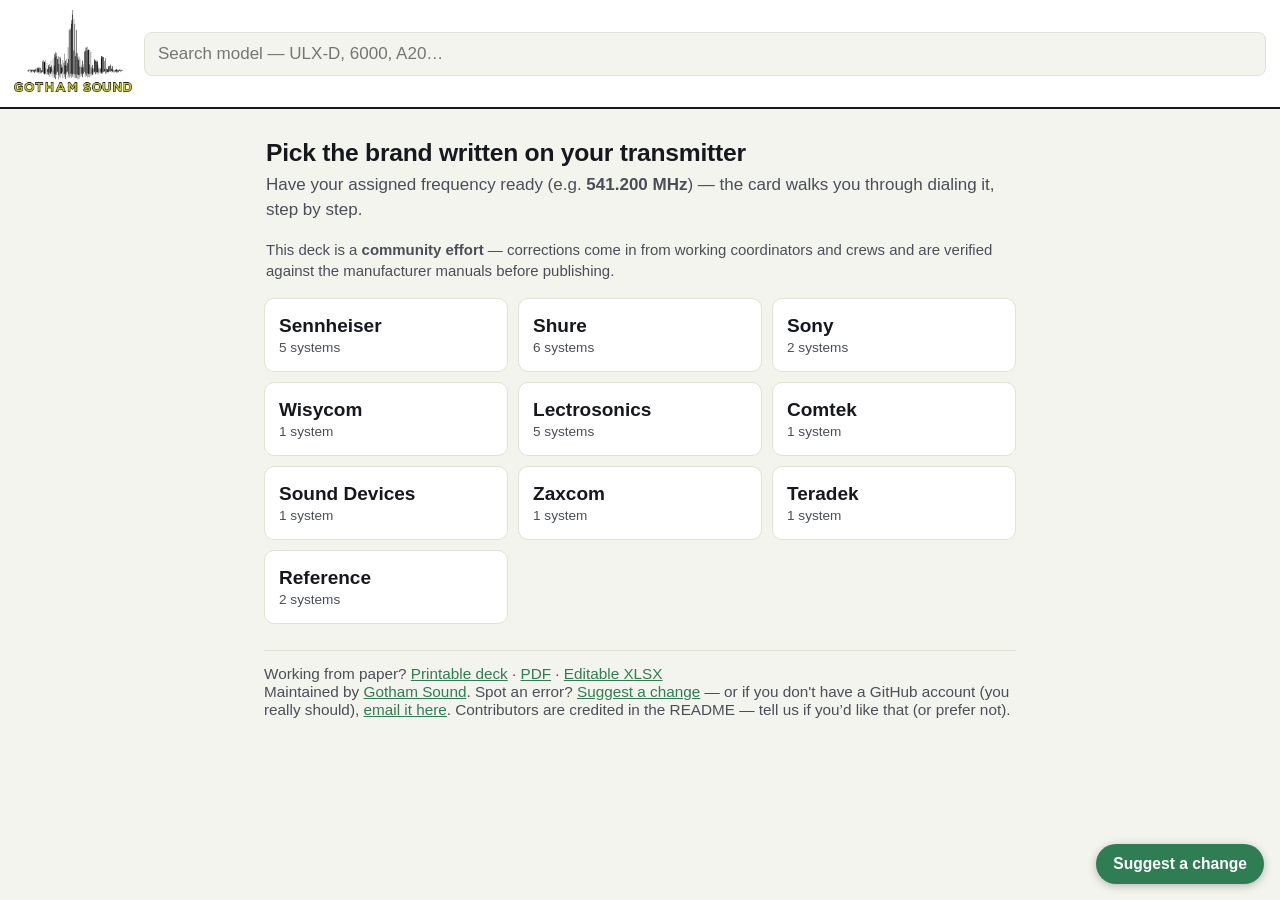
==== commit fd7d1a70: "Add card 25: 2.4 GHz auto-hop mics (DJI / Rode / Hollyland) Explainer card: these cannot be coordina" ====
--- a/index.html
+++ b/index.html
@@ -1069,6 +1069,45 @@
   <div class="sources"><span class="s-t">SOURCES</span><a href="https://guide.teradek.com/a/1589935-frequencies-by-region">Teradek frequencies by region</a> · <a href="https://guide.teradek.com/a/1601470-bolt-6-u-nii-5-6ghz-support-by-region">Bolt 6 6 GHz support</a> · <a href="https://en.wikipedia.org/wiki/List_of_WLAN_channels">WLAN channel list (IEEE numbering)</a></div>
 <div class="cardfoot"><a href="https://github.com/gothamsound/quick-dial-cards/issues/new?template=suggest-change.yml&card=5%20/%206%20GHz%20Channel%20Chart%20%28video%20%26amp%3B%20Wi-Fi%29&title=%5BCard%20change%5D%3A%205%20/%206%20GHz%20Channel%20Chart%20%28video%20%26amp%3B%20Wi-Fi%29" target="_blank" rel="noopener">Something wrong on this card? Suggest a fix →</a><br>No GitHub account (you really should)? <a href="mailto:peters@gothamsound.com?subject=quickdialchange&body=Card%3A%205%20/%206%20GHz%20Channel%20Chart%20%28video%20%26amp%3B%20Wi-Fi%29%0A%0AWhat%20it%20says%20now%3A%0A%0AWhat%20it%20should%20say%3A%0A%0ASource%3A%0A%0ACredit%20me%20as%20%28or%20say%20no%20thanks%29%3A%0A">Email it here</a>.</div>
 </section>
+<section class="card" id="2-4-ghz-auto-hop-mics-dji-rode-hollyland" data-brand="Reference" data-model="2.4 GHz Auto-Hop Mics (DJI / Rode / Hollyland)" data-title="2.4 GHz Auto-Hop Mics (DJI / Rode / Hollyland)" data-badgecls="na" data-badgetxt="CANNOT BE COORDINATED" hidden>
+<div class="cardhead"><div class="ch-brand">Reference</div><h2>2.4 GHz Auto-Hop Mics (DJI / Rode / Hollyland)</h2><div class="ch-sub">Consumer digital mics · adaptive frequency hopping · there is no frequency to dial</div></div>
+<div class="meta">
+    <span class="tag na">CANNOT BE COORDINATED</span>
+    <span class="pill"><b>Step</b> none — the radio picks its own hops, continuously</span>
+    <span class="pill"><b>Range</b> 2.400–2.4835 GHz ISM (DJI Mic 3 can also use 5.1–5.8 GHz)</span>
+  </div>
+
+  <div class="labelrow"><span class="ll">Typical report label:</span><span class="chip">DJI Mic / Mic 2 / Mic Mini</span><span class="chip">Rode Wireless GO II / PRO / ME</span><span class="chip">Hollyland Lark M2 / Max</span></div>
+  <div class="groupbar"><span class="gb-tag"><span class="tag na">CANNOT BE COORDINATED</span></span><span class="gb-txt">These mics <b>hop across the whole 2.4 GHz ISM band automatically</b> (DJI: GFSK; Rode: “Series IV” digital; Hollyland: adaptive frequency hopping). <b>No menu, sync, or app setting pins them to a frequency</b> — on a coordination report they can only appear as a wideband 2.4 GHz occupant, never as an assigned channel.</span></div>
+
+  <div class="procs">
+    <div class="proc tx">
+      <div class="proc-h"><span class="proc-k">WHAT THEY ARE</span>
+        <span class="proc-m">All 2.4 GHz ISM, all auto-hop</span></div>
+      <ol class="steps"><li><span class="num">1</span><span class="txt"><b>DJI</b> Mic / Mic 2 / Mic Mini: 2.400–2.4835 GHz, GFSK, &lt; 20 dBm EIRP (Mic 3 adds 5.1–5.8 GHz).</span></li><li><span class="num">2</span><span class="txt"><b>Rode</b> Wireless GO II / PRO / ME: “Series IV” 2.4 GHz digital, 128-bit encryption, auto-pairing.</span></li><li><span class="num">3</span><span class="txt"><b>Hollyland</b> Lark M2 / Max: 2.4 GHz adaptive frequency hopping, &lt; 20 dBm EIRP.</span></li></ol>
+    </div>
+    <div class="proc rx">
+      <div class="proc-h"><span class="proc-k">WHAT TO TELL THE CREW</span>
+        <span class="proc-m">Kindly, at the check-in table</span></div>
+      <ol class="steps"><li><span class="num">1</span><span class="txt">These can’t take an assigned frequency — <b>that’s the design, not a setting you’re missing</b>.</span></li><li><span class="num">2</span><span class="txt">They share 2.4 GHz with venue Wi-Fi, Bluetooth, ZaxNet, and comms — count them on the walk anyway; every one raises the noise floor.</span></li><li><span class="num">3</span><span class="txt">Power off units that aren’t actively shooting; if reliability matters, hand them a coordinated UHF pack instead.</span></li></ol>
+    </div>
+  </div>
+
+  <div class="rfbar">
+    <div class="rf-row"><span class="rf-k rf-warn">SATURATION</span><span class="rf-v"><b>Saturation is the endgame:</b> each link needs clean hop-space. Cluster enough of them (plus Wi-Fi, Bluetooth, ZaxNet) in one small area and the band fills — <b>all of them start dropping at once</b>, and no settings menu can fix physics.</span></div>
+    <div class="rf-row"><span class="rf-k">RF POWER</span><span class="rf-v">Fixed by regulation, not by menu: ISM-band devices run &lt; 20 dBm EIRP and must tolerate each other’s interference (FCC Part 15). Range claims (100–400 m LOS) assume a quiet band — an event floor is not one.</span></div>
+  </div>
+
+  <div class="linkbar"><span class="lk-t">HISTORY BONUS</span><span><b>Why they hop:</b> frequency-hopping spread spectrum was co-invented in 1942 by actress <b>Hedy Lamarr</b> and composer George Antheil — <a href="https://patents.google.com/patent/US2292387A/en">US Patent 2,292,387, “Secret Communication System”</a>. Every mic on this card is her great-grandchild.</span></div>
+
+  <div class="watch">
+    <span class="w-t">WATCH OUT</span>
+    <ul><li>Nothing on this card is field-tunable — if a crew insists their unit “has a channel setting,” it’s a pairing menu, not a frequency menu.</li><li>DJI Mic 3 in 5 GHz mode lands in the same U-NII bands as Teradek video — see the 5/6 GHz chart card.</li><li>These are fine tools in isolation; the problem is <i>density</i>.</li></ul>
+  </div>
+
+  <div class="sources"><span class="s-t">SOURCES</span><a href="https://www.dji.com/mic-2/specs">DJI Mic 2 specs</a> · <a href="https://rode.com/en-us/microphones/wireless/wirelessgoii">Rode Wireless GO II</a> · <a href="https://www.hollyland.com/product/lark-max">Hollyland Lark Max specs</a> · <a href="https://patents.google.com/patent/US2292387A/en">Lamarr FHSS patent (1942)</a> · <a href="https://lemelson.mit.edu/resources/hedy-lamarr">Hedy Lamarr — MIT Lemelson</a></div>
+<div class="cardfoot"><a href="https://github.com/gothamsound/quick-dial-cards/issues/new?template=suggest-change.yml&card=2.4%20GHz%20Auto-Hop%20Mics%20%28DJI%20/%20Rode%20/%20Hollyland%29&title=%5BCard%20change%5D%3A%202.4%20GHz%20Auto-Hop%20Mics%20%28DJI%20/%20Rode%20/%20Hollyland%29" target="_blank" rel="noopener">Something wrong on this card? Suggest a fix →</a><br>No GitHub account (you really should)? <a href="mailto:peters@gothamsound.com?subject=quickdialchange&body=Card%3A%202.4%20GHz%20Auto-Hop%20Mics%20%28DJI%20/%20Rode%20/%20Hollyland%29%0A%0AWhat%20it%20says%20now%3A%0A%0AWhat%20it%20should%20say%3A%0A%0ASource%3A%0A%0ACredit%20me%20as%20%28or%20say%20no%20thanks%29%3A%0A">Email it here</a>.</div>
+</section>
 </div>
 </main>
 <a class="suggest-fab" href="https://github.com/gothamsound/quick-dial-cards/issues/new/choose" target="_blank" rel="noopener">Suggest a change</a>
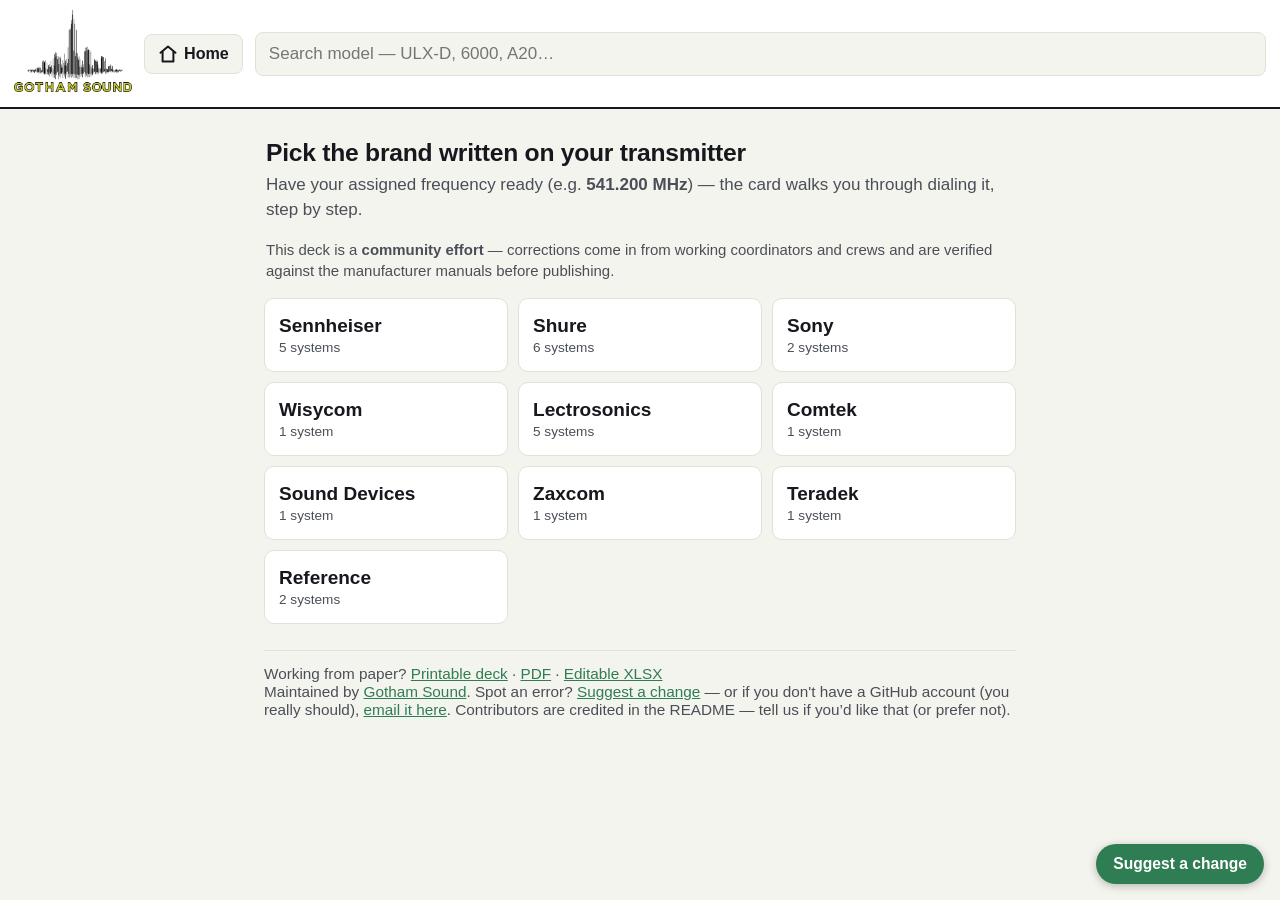
==== commit fedf82c3: "Add persistent Home button to app header House icon + label (icon-only on narrow phones), always vis" ====
--- a/index.html
+++ b/index.html
@@ -12,6 +12,10 @@
 a { color:var(--grn); }
 header { position:sticky; top:0; z-index:50; background:#fff; border-bottom:2px solid var(--ink); padding:10px 14px; display:flex; gap:12px; align-items:center; }
 header img { width:118px; height:auto; flex:none; }
+#homebtn { flex:none; display:flex; align-items:center; gap:6px; background:var(--bg); border:1.6px solid var(--line); border-radius:8px; padding:9px 13px; font-size:.95rem; font-weight:700; color:var(--ink); cursor:pointer; }
+#homebtn:hover, #homebtn:active { border-color:var(--grn); color:var(--grn); }
+body.in-card #homebtn { background:var(--grn); border-color:var(--grn); color:#fff; }
+@media(max-width:480px){ #homebtn span { display:none; } #homebtn { padding:9px 11px; } }
 #q { flex:1; min-width:0; font-size:1rem; padding:11px 13px; border:1.6px solid var(--line); border-radius:8px; background:var(--bg); }
 #q:focus { outline:2px solid var(--grn); background:#fff; }
 main { max-width:780px; margin:0 auto; padding:16px 14px 90px; }
@@ -115,6 +119,7 @@
 <body>
 <header>
 <a href="#" aria-label="Home"><img src="assets/gotham-logo.png" alt="Gotham Sound"></a>
+<button id="homebtn" type="button" aria-label="Home"><svg viewBox="0 0 24 24" width="20" height="20" fill="none" stroke="currentColor" stroke-width="2.4" stroke-linecap="round" stroke-linejoin="round"><path d="M3 10.5 12 3l9 7.5"/><path d="M5.5 9.5V21h13V9.5"/></svg><span>Home</span></button>
 <input id="q" type="search" autocomplete="off" placeholder="Search model — ULX-D, 6000, A20…" aria-label="Search systems">
 </header>
 <main>
@@ -1135,24 +1140,35 @@
 function showModels(b){
   var m=$('#models'); m.innerHTML=''; 
   var back=document.createElement('button'); back.className='backrow'; back.textContent='← All brands';
-  back.onclick=function(){m.hidden=true; bx.hidden=false; $('.bigask').hidden=false; $('.reassure').hidden=false;};
+  back.onclick=function(){m.hidden=true; bx.hidden=false; $('.bigask').hidden=false; $$('.reassure').forEach(function(x){x.hidden=false});};
   m.appendChild(back);
   brands[b].forEach(function(c){m.appendChild(modelBtn(c))});
-  bx.hidden=true; $('.bigask').hidden=true; $('.reassure').hidden=true; m.hidden=false;
+  bx.hidden=true; $('.bigask').hidden=true; $$('.reassure').forEach(function(x){x.hidden=true}); m.hidden=false;
 }
 
 /* search */
 var idx=cards.map(function(c){return {c:c, t:(c.dataset.title||'').toLowerCase(), all:c.textContent.toLowerCase()}});
 $('#q').addEventListener('input',function(){
   var q=this.value.trim().toLowerCase(), r=$('#results');
-  if(!q){r.hidden=true; bx.hidden=false; $('.bigask').hidden=false; $('.reassure').hidden=false; $('#models').hidden=true; return;}
+  if(!q){r.hidden=true; bx.hidden=false; $('.bigask').hidden=false; $$('.reassure').forEach(function(x){x.hidden=false}); $('#models').hidden=true; return;}
   var hits=idx.filter(function(e){return e.t.indexOf(q)>-1});
   if(hits.length<6) idx.forEach(function(e){ if(e.t.indexOf(q)===-1 && e.all.indexOf(q)>-1 && hits.indexOf(e)===-1) hits.push(e); });
   r.innerHTML=''; 
   if(!hits.length){ r.innerHTML='<p class="nores">No match — try part of the model name (e.g. “ULX”, “6000”), or <a href="https://github.com/gothamsound/quick-dial-cards/issues/new?template=new-system.yml" target="_blank" rel="noopener">request this system</a>.</p>'; }
   hits.slice(0,8).forEach(function(e){r.appendChild(modelBtn(e.c))});
-  bx.hidden=true; $('.bigask').hidden=true; $('.reassure').hidden=true; $('#models').hidden=true; r.hidden=false;
+  bx.hidden=true; $('.bigask').hidden=true; $$('.reassure').forEach(function(x){x.hidden=true}); $('#models').hidden=true; r.hidden=false;
 });
+
+function goHome(){
+  var q=document.getElementById('q'); q.value='';
+  document.getElementById('results').hidden=true; document.getElementById('models').hidden=true;
+  bx.hidden=false; document.querySelector('.bigask').hidden=false;
+  var rs=document.querySelectorAll('.reassure'); for(var i=0;i<rs.length;i++) rs[i].hidden=false;
+  if(location.hash) location.hash=''; else { document.getElementById('home').hidden=false; }
+  window.scrollTo(0,0);
+}
+document.getElementById('homebtn').onclick=goHome;
+document.querySelector('header a[aria-label="Home"]').onclick=function(e){e.preventDefault(); goHome();};
 
 /* routing */
 var wrap=$('#cardwrap'), home=$('#home'), current=null;
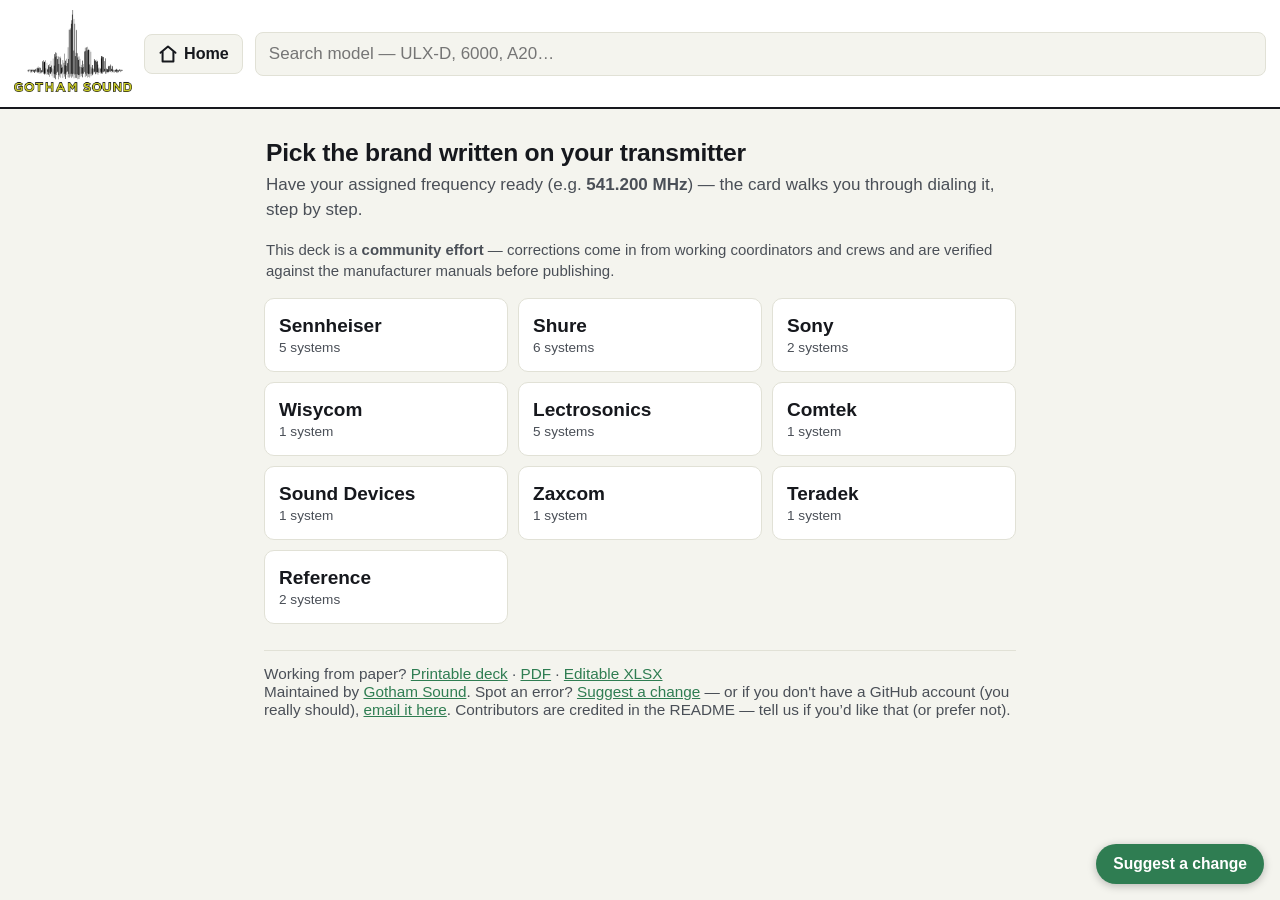
==== commit e2d3f435: "Fix double-escaped '&' in app card titles (5/6 GHz chart, WWB) build_app now unescapes the extracted" ====
--- a/index.html
+++ b/index.html
@@ -962,8 +962,8 @@
   <div class="sources"><span class="s-t">SOURCES</span><a href="https://zaxcom.com/wp-content/uploads/2022/01/Zaxcom_ZMT4_Manual_April_2021.pdf">ZMT4/4.5 manual</a> · <a href="https://zaxcom.com/wp-content/uploads/2019/05/Zaxcom_URX100_Manual_August_2019.pdf">URX100 manual</a> · <a href="https://zaxcom.com/wp-content/uploads/2025/08/Zaxcom_VTX1_July_2025.pdf">VTX1 manual</a> · <a href="https://zaxcom.com/wp-content/uploads/2023/06/Zaxcom_TRXCL5_Manual_August-2022-1.pdf">TRXCL5 manual</a></div>
 <div class="cardfoot"><a href="https://github.com/gothamsound/quick-dial-cards/issues/new?template=suggest-change.yml&card=Zaxcom%20%28ZMT4.5%20/%20URX100%29&title=%5BCard%20change%5D%3A%20Zaxcom%20%28ZMT4.5%20/%20URX100%29" target="_blank" rel="noopener">Something wrong on this card? Suggest a fix →</a><br>No GitHub account (you really should)? <a href="mailto:peters@gothamsound.com?subject=quickdialchange&body=Card%3A%20Zaxcom%20%28ZMT4.5%20/%20URX100%29%0A%0AWhat%20it%20says%20now%3A%0A%0AWhat%20it%20should%20say%3A%0A%0ASource%3A%0A%0ACredit%20me%20as%20%28or%20say%20no%20thanks%29%3A%0A">Email it here</a>.</div>
 </section>
-<section class="card" id="shure-wireless-workbench-wwb-6-7" data-brand="Shure" data-model="Wireless Workbench (WWB 6 &amp;amp; 7)" data-title="Shure Wireless Workbench (WWB 6 &amp;amp; 7)" data-badgecls="na" data-badgetxt="SOFTWARE — CALC ONLY" hidden>
-<div class="cardhead"><div class="ch-brand">Shure</div><h2>Wireless Workbench (WWB 6 &amp;amp; 7)</h2><div class="ch-sub">Software · making WWB accept coordinator-assigned frequencies · nothing on this card transmits</div></div>
+<section class="card" id="shure-wireless-workbench-wwb-6-7" data-brand="Shure" data-model="Wireless Workbench (WWB 6 &amp; 7)" data-title="Shure Wireless Workbench (WWB 6 &amp; 7)" data-badgecls="na" data-badgetxt="SOFTWARE — CALC ONLY" hidden>
+<div class="cardhead"><div class="ch-brand">Shure</div><h2>Wireless Workbench (WWB 6 &amp; 7)</h2><div class="ch-sub">Software · making WWB accept coordinator-assigned frequencies · nothing on this card transmits</div></div>
 <div class="meta">
     <span class="tag na">SOFTWARE — CALC ONLY</span>
     <span class="pill"><b>Step</b> profiles: Robust · Standard · More Frequencies</span>
@@ -997,7 +997,7 @@
   </div>
 
   <div class="sources"><span class="s-t">SOURCES</span><a href="https://content-files.shure.com/Pubs/WWB/en-US/en-US/adjust-compatibility-settings.html">WWB help — Adjust Compatibility Settings</a> · <a href="https://www.shure.com/en-US/insights/shure-wireless-workbench-6-compatibility-profiles">WWB6 compatibility profiles (Shure)</a> · <a href="https://content-files.shure.com/Pubs/WWB/en-US/en-US/specify-a-frequency-for-a-channel.html">WWB help — Specify a Frequency</a></div>
-<div class="cardfoot"><a href="https://github.com/gothamsound/quick-dial-cards/issues/new?template=suggest-change.yml&card=Shure%20Wireless%20Workbench%20%28WWB%206%20%26amp%3B%207%29&title=%5BCard%20change%5D%3A%20Shure%20Wireless%20Workbench%20%28WWB%206%20%26amp%3B%207%29" target="_blank" rel="noopener">Something wrong on this card? Suggest a fix →</a><br>No GitHub account (you really should)? <a href="mailto:peters@gothamsound.com?subject=quickdialchange&body=Card%3A%20Shure%20Wireless%20Workbench%20%28WWB%206%20%26amp%3B%207%29%0A%0AWhat%20it%20says%20now%3A%0A%0AWhat%20it%20should%20say%3A%0A%0ASource%3A%0A%0ACredit%20me%20as%20%28or%20say%20no%20thanks%29%3A%0A">Email it here</a>.</div>
+<div class="cardfoot"><a href="https://github.com/gothamsound/quick-dial-cards/issues/new?template=suggest-change.yml&card=Shure%20Wireless%20Workbench%20%28WWB%206%20%26%207%29&title=%5BCard%20change%5D%3A%20Shure%20Wireless%20Workbench%20%28WWB%206%20%26%207%29" target="_blank" rel="noopener">Something wrong on this card? Suggest a fix →</a><br>No GitHub account (you really should)? <a href="mailto:peters@gothamsound.com?subject=quickdialchange&body=Card%3A%20Shure%20Wireless%20Workbench%20%28WWB%206%20%26%207%29%0A%0AWhat%20it%20says%20now%3A%0A%0AWhat%20it%20should%20say%3A%0A%0ASource%3A%0A%0ACredit%20me%20as%20%28or%20say%20no%20thanks%29%3A%0A">Email it here</a>.</div>
 </section>
 <section class="card" id="teradek-bolt-ranger-wireless-video" data-brand="Teradek" data-model="Bolt / Ranger (wireless video)" data-title="Teradek Bolt / Ranger (wireless video)" data-badgecls="t-chan" data-badgetxt="LOCK TO ONE CHANNEL" hidden>
 <div class="cardhead"><div class="ch-brand">Teradek</div><h2>Bolt / Ranger (wireless video)</h2><div class="ch-sub">5 / 6 GHz zero-delay video · lock it to one channel so it can’t hop</div></div>
@@ -1038,8 +1038,8 @@
   <div class="sources"><span class="s-t">SOURCES</span><a href="https://guide.teradek.com/a/1601336-wireless-configuration">Bolt 6 wireless configuration</a> · <a href="https://guide.teradek.com/a/1625378-wireless-configuration">Bolt 4K wireless configuration</a> · <a href="https://guide.teradek.com/a/1601470-bolt-6-u-nii-5-6ghz-support-by-region">Bolt 6 GHz support by region</a> · <a href="https://guide.teradek.com/a/1589935-frequencies-by-region">Frequencies by region chart</a></div>
 <div class="cardfoot"><a href="https://github.com/gothamsound/quick-dial-cards/issues/new?template=suggest-change.yml&card=Teradek%20Bolt%20/%20Ranger%20%28wireless%20video%29&title=%5BCard%20change%5D%3A%20Teradek%20Bolt%20/%20Ranger%20%28wireless%20video%29" target="_blank" rel="noopener">Something wrong on this card? Suggest a fix →</a><br>No GitHub account (you really should)? <a href="mailto:peters@gothamsound.com?subject=quickdialchange&body=Card%3A%20Teradek%20Bolt%20/%20Ranger%20%28wireless%20video%29%0A%0AWhat%20it%20says%20now%3A%0A%0AWhat%20it%20should%20say%3A%0A%0ASource%3A%0A%0ACredit%20me%20as%20%28or%20say%20no%20thanks%29%3A%0A">Email it here</a>.</div>
 </section>
-<section class="card" id="5-6-ghz-channel-chart-video-wi-fi" data-brand="Reference" data-model="5 / 6 GHz Channel Chart (video &amp;amp; Wi-Fi)" data-title="5 / 6 GHz Channel Chart (video &amp;amp; Wi-Fi)" data-badgecls="na" data-badgetxt="REFERENCE CHART" hidden>
-<div class="cardhead"><div class="ch-brand">Reference</div><h2>5 / 6 GHz Channel Chart (video &amp;amp; Wi-Fi)</h2><div class="ch-sub">Generic 20 MHz channelization · channel ⇄ center MHz · who can go to 6 GHz</div></div>
+<section class="card" id="5-6-ghz-channel-chart-video-wi-fi" data-brand="Reference" data-model="5 / 6 GHz Channel Chart (video &amp; Wi-Fi)" data-title="5 / 6 GHz Channel Chart (video &amp; Wi-Fi)" data-badgecls="na" data-badgetxt="REFERENCE CHART" hidden>
+<div class="cardhead"><div class="ch-brand">Reference</div><h2>5 / 6 GHz Channel Chart (video &amp; Wi-Fi)</h2><div class="ch-sub">Generic 20 MHz channelization · channel ⇄ center MHz · who can go to 6 GHz</div></div>
 <div class="meta">
     <span class="tag na">REFERENCE CHART</span>
     <span class="pill"><b>Center MHz</b> = 5000 + 5×ch (5 GHz) &nbsp;·&nbsp; 5950 + 5×ch (6 GHz)</span>
@@ -1072,7 +1072,7 @@
   </div>
 
   <div class="sources"><span class="s-t">SOURCES</span><a href="https://guide.teradek.com/a/1589935-frequencies-by-region">Teradek frequencies by region</a> · <a href="https://guide.teradek.com/a/1601470-bolt-6-u-nii-5-6ghz-support-by-region">Bolt 6 6 GHz support</a> · <a href="https://en.wikipedia.org/wiki/List_of_WLAN_channels">WLAN channel list (IEEE numbering)</a></div>
-<div class="cardfoot"><a href="https://github.com/gothamsound/quick-dial-cards/issues/new?template=suggest-change.yml&card=5%20/%206%20GHz%20Channel%20Chart%20%28video%20%26amp%3B%20Wi-Fi%29&title=%5BCard%20change%5D%3A%205%20/%206%20GHz%20Channel%20Chart%20%28video%20%26amp%3B%20Wi-Fi%29" target="_blank" rel="noopener">Something wrong on this card? Suggest a fix →</a><br>No GitHub account (you really should)? <a href="mailto:peters@gothamsound.com?subject=quickdialchange&body=Card%3A%205%20/%206%20GHz%20Channel%20Chart%20%28video%20%26amp%3B%20Wi-Fi%29%0A%0AWhat%20it%20says%20now%3A%0A%0AWhat%20it%20should%20say%3A%0A%0ASource%3A%0A%0ACredit%20me%20as%20%28or%20say%20no%20thanks%29%3A%0A">Email it here</a>.</div>
+<div class="cardfoot"><a href="https://github.com/gothamsound/quick-dial-cards/issues/new?template=suggest-change.yml&card=5%20/%206%20GHz%20Channel%20Chart%20%28video%20%26%20Wi-Fi%29&title=%5BCard%20change%5D%3A%205%20/%206%20GHz%20Channel%20Chart%20%28video%20%26%20Wi-Fi%29" target="_blank" rel="noopener">Something wrong on this card? Suggest a fix →</a><br>No GitHub account (you really should)? <a href="mailto:peters@gothamsound.com?subject=quickdialchange&body=Card%3A%205%20/%206%20GHz%20Channel%20Chart%20%28video%20%26%20Wi-Fi%29%0A%0AWhat%20it%20says%20now%3A%0A%0AWhat%20it%20should%20say%3A%0A%0ASource%3A%0A%0ACredit%20me%20as%20%28or%20say%20no%20thanks%29%3A%0A">Email it here</a>.</div>
 </section>
 <section class="card" id="2-4-ghz-auto-hop-mics-dji-rode-hollyland" data-brand="Reference" data-model="2.4 GHz Auto-Hop Mics (DJI / Rode / Hollyland)" data-title="2.4 GHz Auto-Hop Mics (DJI / Rode / Hollyland)" data-badgecls="na" data-badgetxt="CANNOT BE COORDINATED" hidden>
 <div class="cardhead"><div class="ch-brand">Reference</div><h2>2.4 GHz Auto-Hop Mics (DJI / Rode / Hollyland)</h2><div class="ch-sub">Consumer digital mics · adaptive frequency hopping · there is no frequency to dial</div></div>
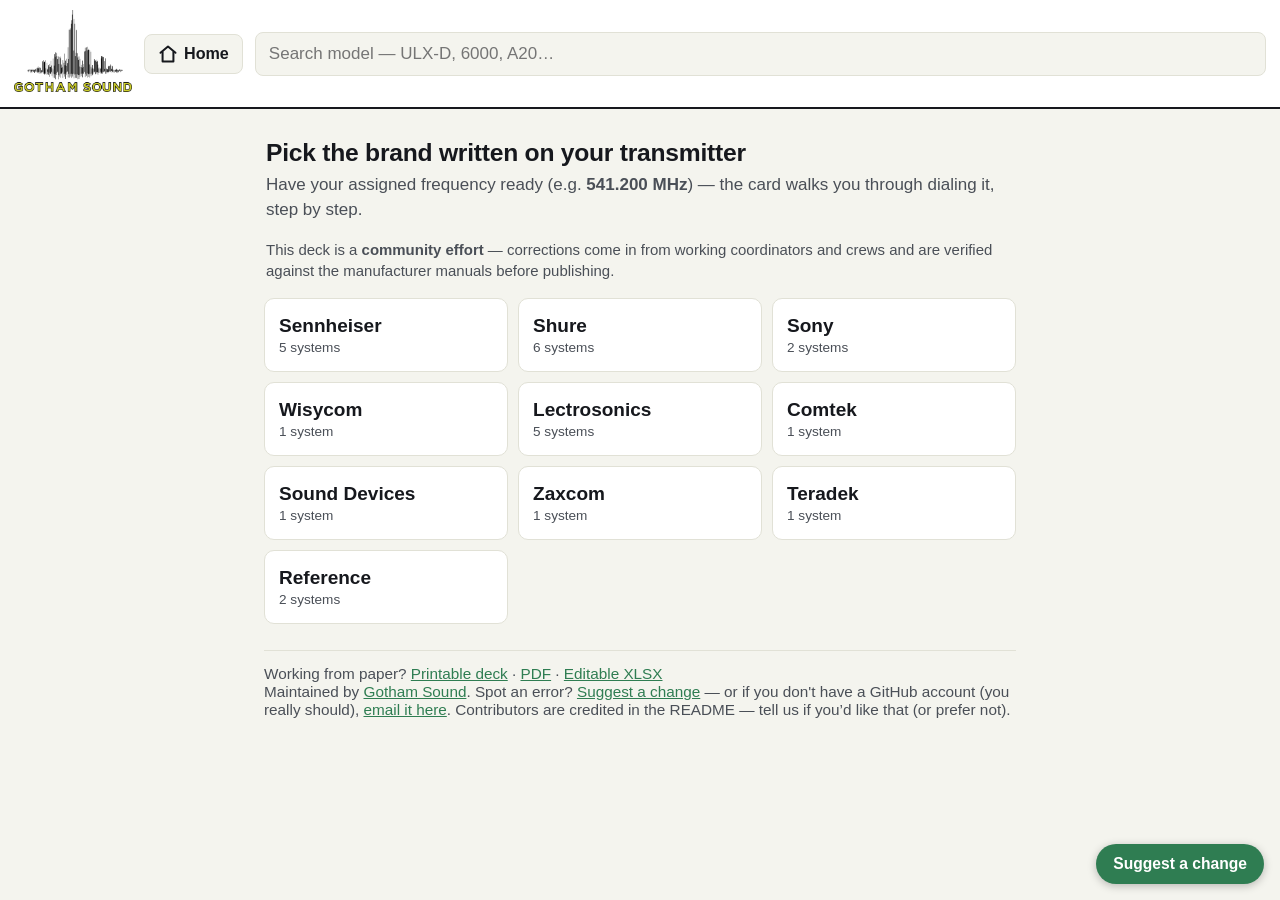
==== commit 67259730: "Sony DWX: GP 00 is the free-tune path on DWT transmitters Per coordinator practice, confirmed agains" ====
--- a/index.html
+++ b/index.html
@@ -581,13 +581,13 @@
   </div>
 
   <div class="labelrow"><span class="ll">Typical report label:</span><span class="chip">Sony DWR / DWT (“TV1417”, “DWT 15-075”…)</span></div>
-  <div class="groupbar"><span class="gb-tag"><span class="tag t-grp">PICK FINE GROUP FIRST</span></span><span class="gb-txt">Two paths: <b>FREQ INPUT</b> (RX1/RX2 menu) dials an exact MHz digit-by-digit (last two digits 00/25/50/75) and offers to push it to the paired TX — or <b>Band → Group → Channel</b>: bands are TV-channel <i>blocks</i> (TV14-25, TV26-38…), <b>groups</b> are single-TV-channel 25 kHz lists (e.g. Group 21) plus intermod presets (D1–D7, 01–07, Group 00).</span></div>
+  <div class="groupbar"><span class="gb-tag"><span class="tag t-grp">PICK FINE GROUP FIRST</span></span><span class="gb-txt">Two paths: <b>FREQ INPUT</b> (RX1/RX2 menu) dials an exact MHz digit-by-digit (last two digits 00/25/50/75) and offers to push it to the paired TX — or <b>Band → Group → Channel</b>: bands are TV-channel <i>blocks</i> (TV14-25, TV26-38…). <b>Group 00 = free tuning</b> across the unit’s whole band in <b>125 kHz</b> steps (Sony doesn’t intermod-protect it — fine when coordination owns the plan). Single-TV-channel groups (e.g. Group 21) step <b>25 kHz</b> within one TV channel; D1–D7 / 01–07 are intermod presets.</span></div>
 
   <div class="procs">
     <div class="proc tx">
       <div class="proc-h"><span class="proc-k">TRANSMITTER</span>
         <span class="proc-m">DWT-B03R / B01N / P-series (TX)</span></div>
-      <ol class="steps"><li><span class="num">1</span><span class="txt">Power OFF, hold <kbd>SET</kbd> and turn on → setting mode (transmission stopped).</span></li><li><span class="num">2</span><span class="txt"><kbd>+</kbd>/<kbd>–</kbd> to <b>GP/CH</b>; hold <kbd>SET</kbd> until <b>GROUP</b> flashes → pick the TV-channel group; <kbd>SET</kbd>.</span></li><li><span class="num">3</span><span class="txt"><b>CHANNEL</b> flashes → set to the channel = assigned <b>MHz</b>; <kbd>SET</kbd>. Power-cycle to transmit.</span></li></ol>
+      <ol class="steps"><li><span class="num">1</span><span class="txt">Power OFF, hold <kbd>SET</kbd> and turn on → setting mode (transmission stopped).</span></li><li><span class="num">2</span><span class="txt"><kbd>+</kbd>/<kbd>–</kbd> to <b>GP/CH</b>; hold <kbd>SET</kbd> until <b>GROUP</b> flashes → pick <b>GP 00</b> for free tuning (any freq on the 125&nbsp;kHz raster); <kbd>SET</kbd>.</span></li><li><span class="num">3</span><span class="txt"><b>CHANNEL</b> flashes → set to the channel = assigned <b>MHz</b>; <kbd>SET</kbd>. Power-cycle to transmit. (Assignment on a .025/.075 offset? GP 00 can’t land there — use the TV-channel group instead.)</span></li></ol>
     </div>
     <div class="proc rx">
       <div class="proc-h"><span class="proc-k">PORTABLE RECEIVER</span>
